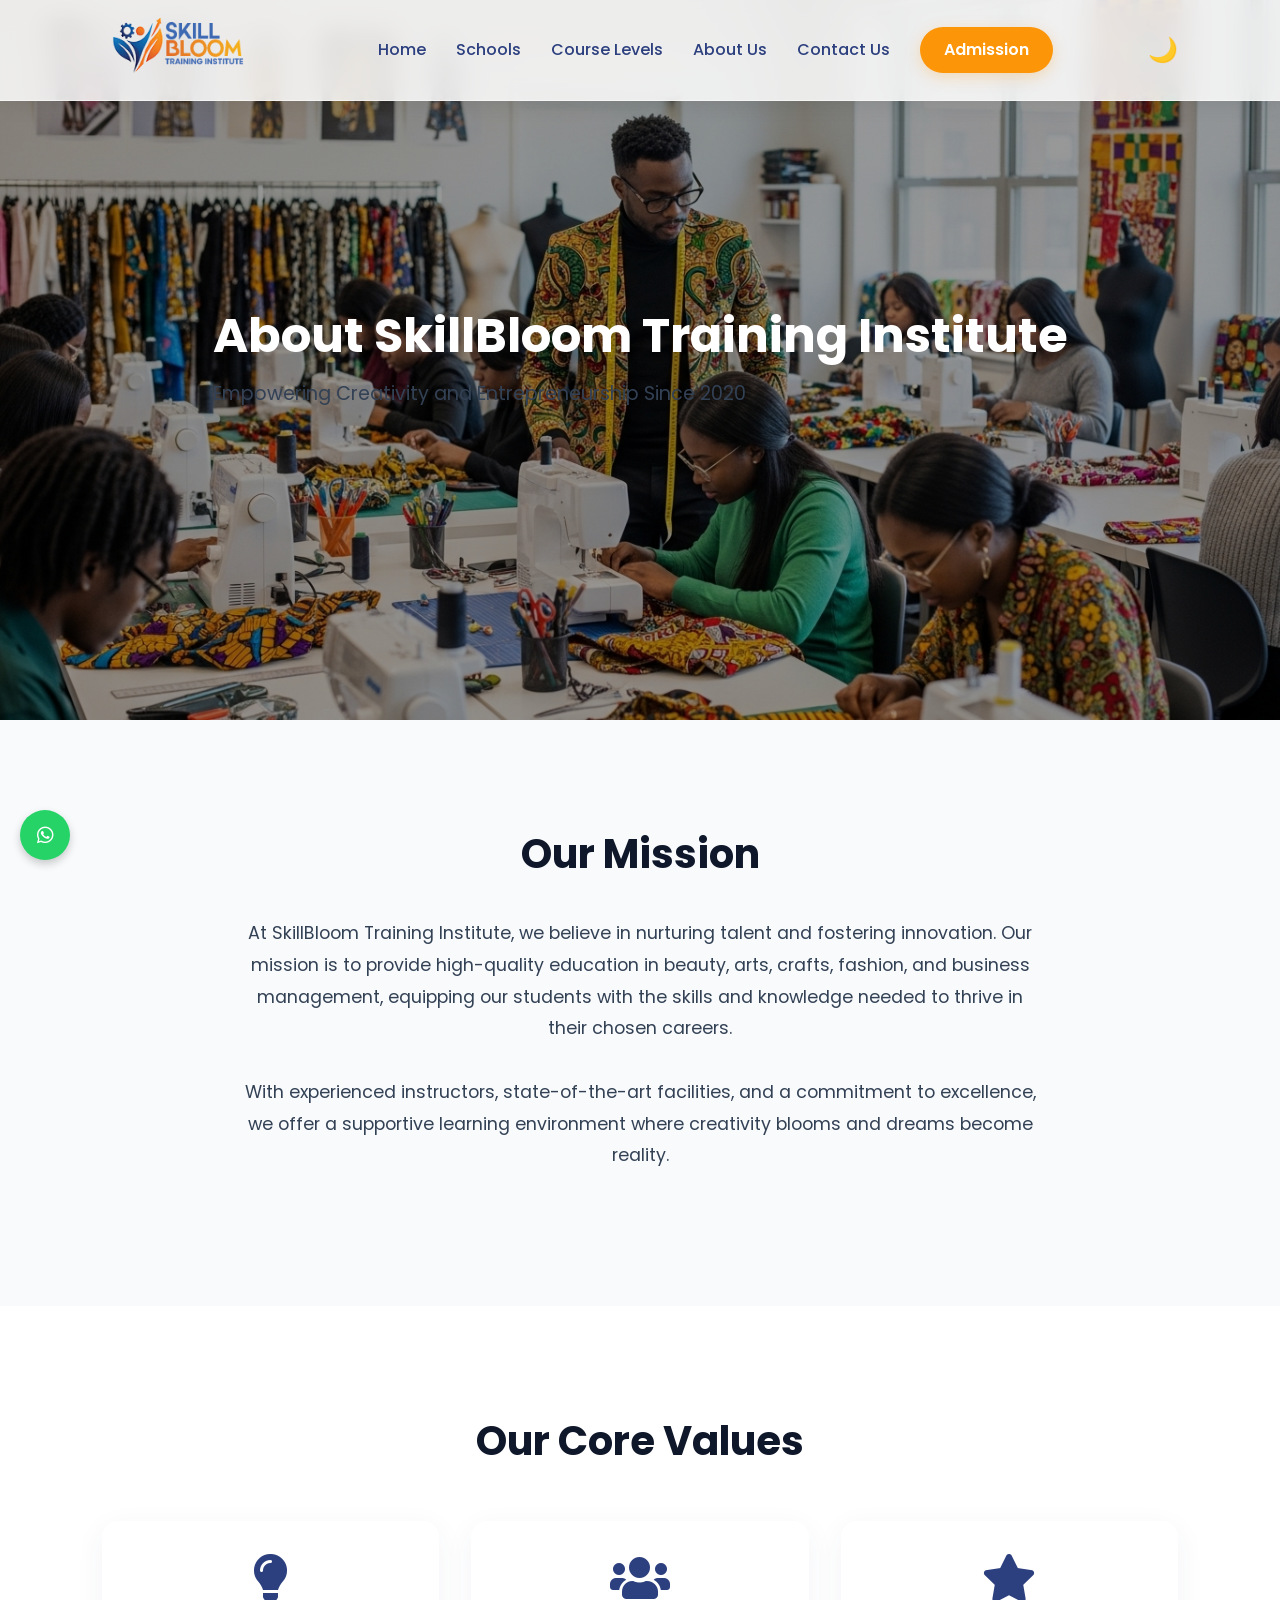
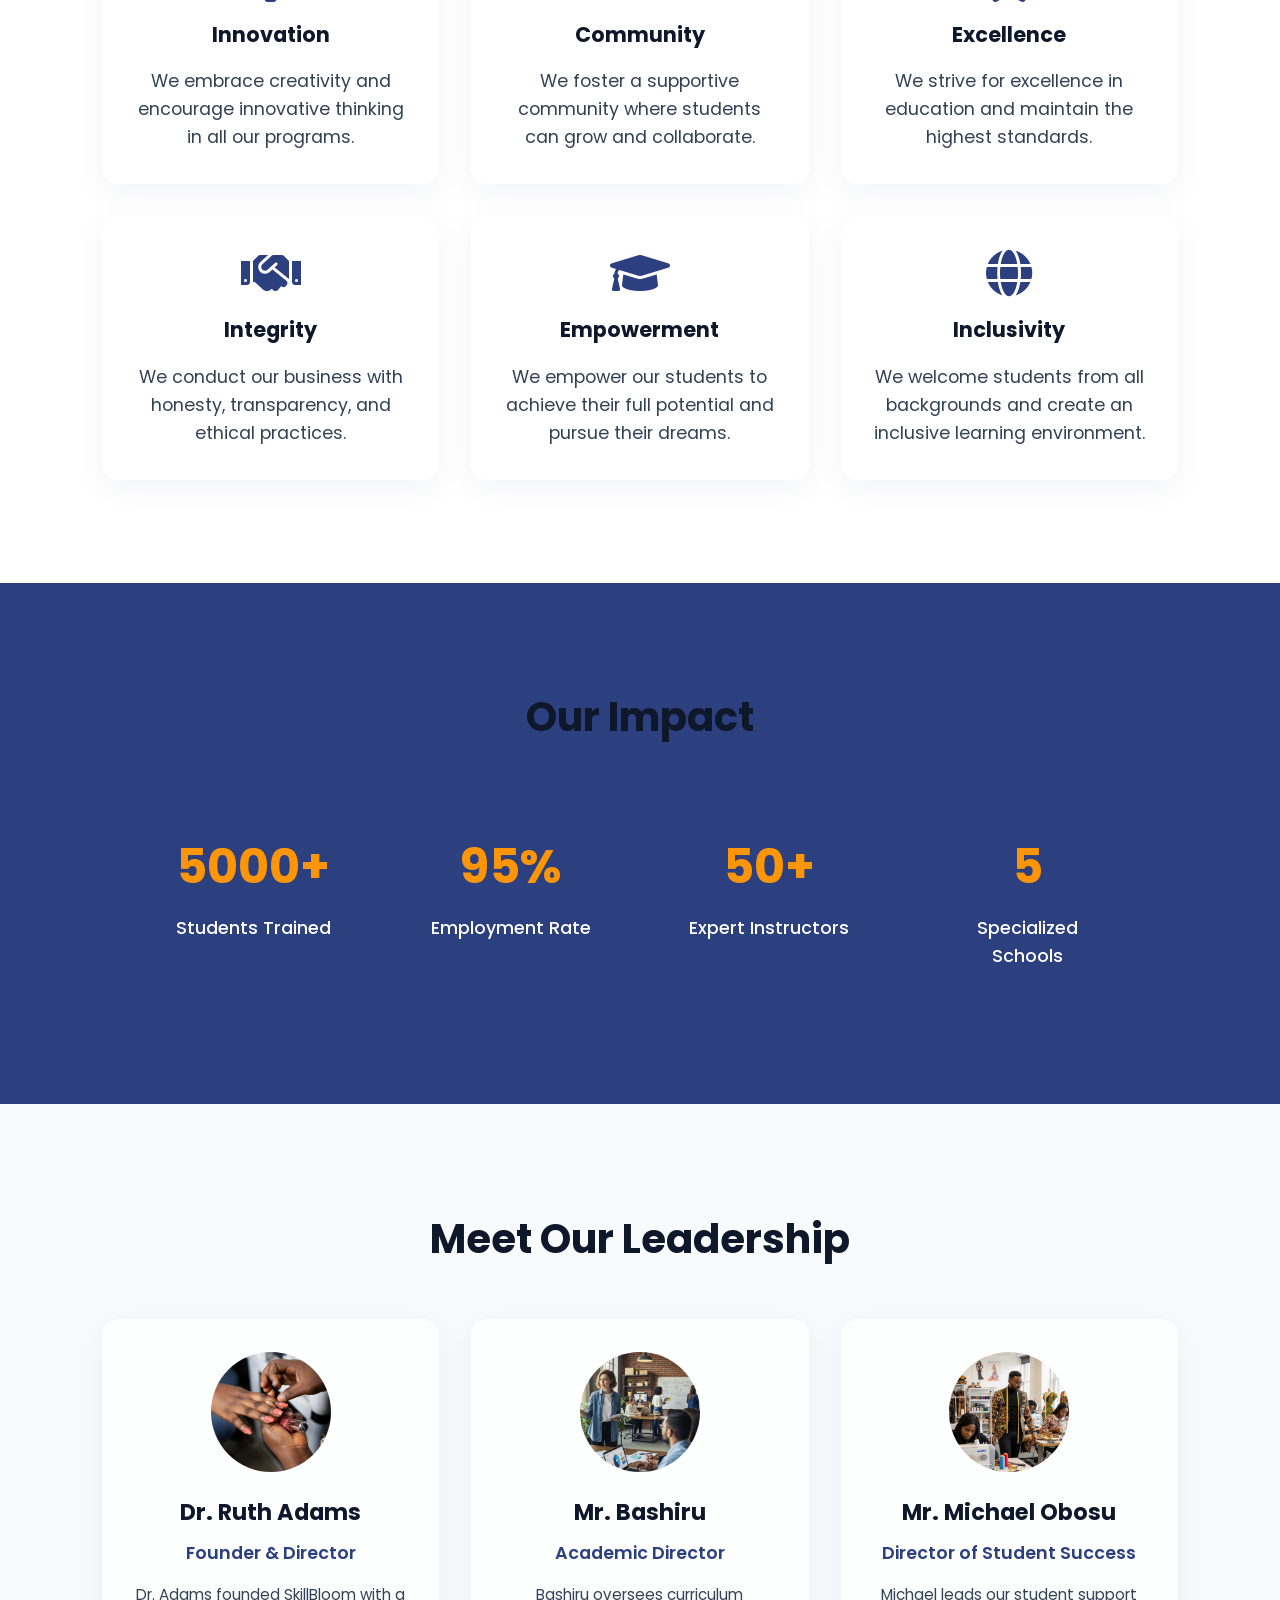
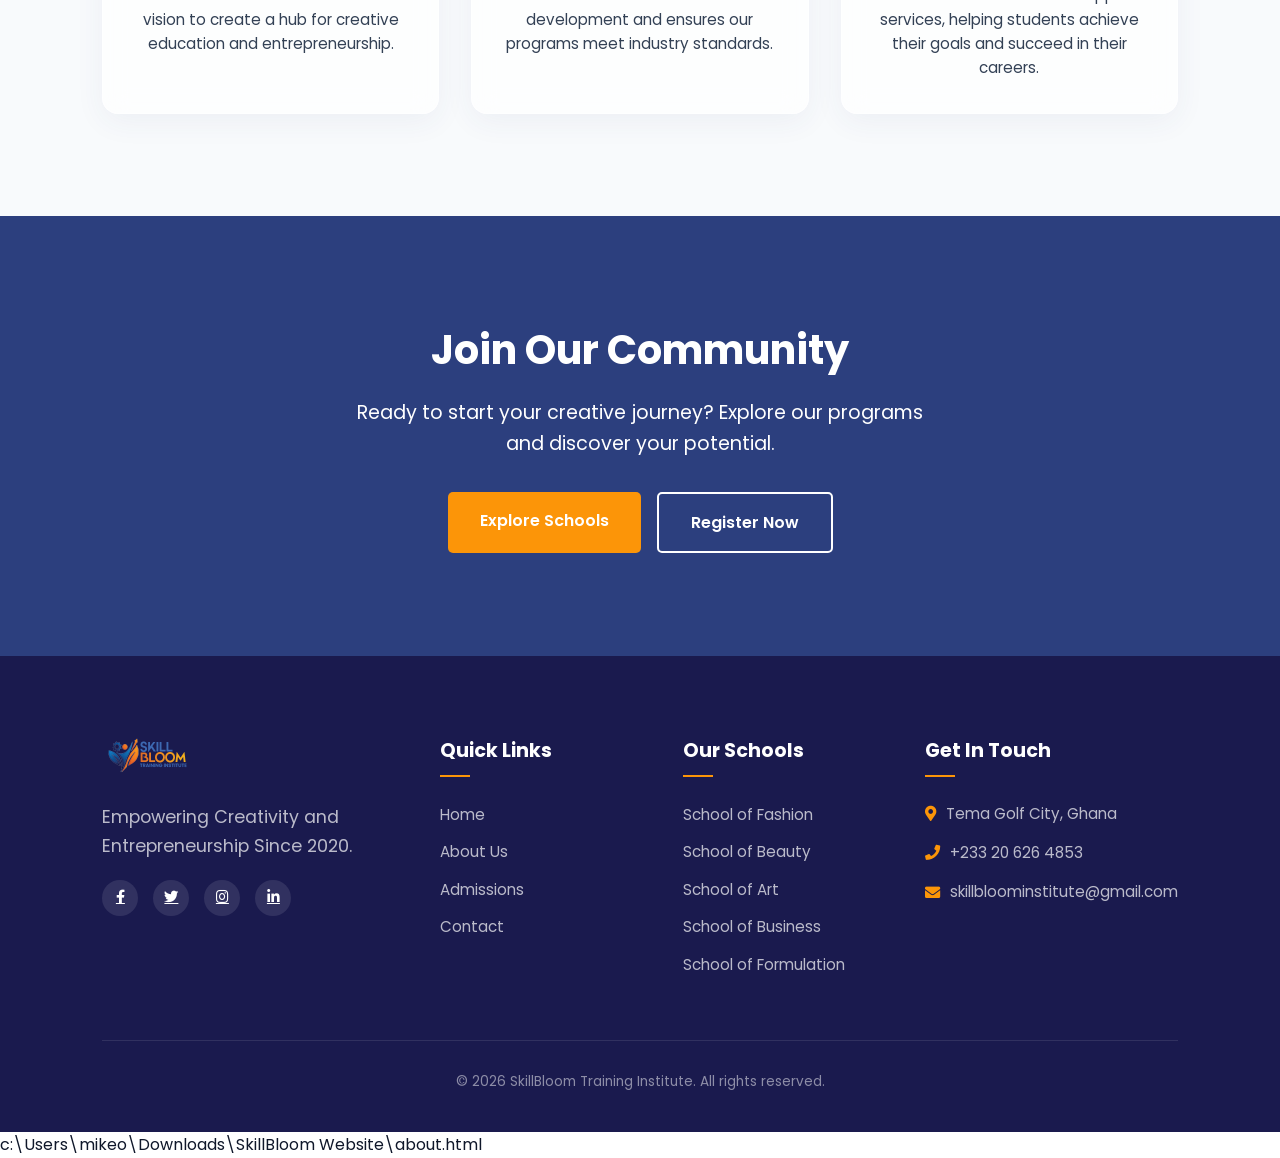
==== about.html @ 3b2806c5 "Standardizing footer text and fixing nav links across all pages" ====
<!doctype html>
<html lang="en">
  <head>
    <meta charset="UTF-8" />
    <meta http-equiv="X-UA-Compatible" content="IE=edge" />
    <meta name="viewport" content="width=device-width, initial-scale=1.0" />
    <meta name="description" content="Learn about SkillBloom Training Institute - Our mission, values, and leadership team dedicated to creative education." />
    <meta name="keywords" content="about us, training institute, education, creative programs" />
    <meta property="og:title" content="About SkillBloom Training Institute" />
    <title>About SkillBloom Training Institute - Our Mission & Values</title>
    <link rel="icon" type="image/x-icon" href="img/Logo2.png">

    <link
      rel="stylesheet"
      href="https://pro.fontawesome.com/releases/v5.10.0/css/all.css"
    />

    <link rel="stylesheet" href="style.css" />
  </head>
  <body>
    <nav>
      <a href="index.html"><img src="img/Logo2.png" alt="" /></a>
      <div class="navigation">
        <ul>
          <li><a href="index.html">Home</a></li>
          <li><a href="index.html#schools">Schools</a></li>
          <li><a href="index.html#levels">Course Levels</a></li>
          <li><a href="index.html#about">About Us</a></li>
          <li><a href="index.html#contact">Contact Us</a></li>
          <li><a href="admission.html" class="admission-btn">Admission</a></li>
        </ul>
      </div>
      <div class="hamburger">
        <span></span>
        <span></span>
        <span></span>
      </div>
      <button id="dark-mode-toggle" class="dark-mode-btn">🌙</button>
    </nav>

    <section id="about-detail">
      <div class="about-hero" style="background-image: url('img/back2.jpeg')">
        <div class="hero-content">
          <h1>About SkillBloom Training Institute</h1>
          <p>Empowering Creativity and Entrepreneurship Since 2020</p>
        </div>
      </div>

      <div class="mission-section">
        <div class="mission-content">
          <h2>Our Mission</h2>
          <p>
            At SkillBloom Training Institute, we believe in nurturing talent and
            fostering innovation. Our mission is to provide high-quality
            education in beauty, arts, crafts, fashion, and business management,
            equipping our students with the skills and knowledge needed to
            thrive in their chosen careers.
          </p>
          <p>
            With experienced instructors, state-of-the-art facilities, and a
            commitment to excellence, we offer a supportive learning environment
            where creativity blooms and dreams become reality.
          </p>
        </div>
      </div>

      <div class="values-section">
        <h2>Our Core Values</h2>
        <div class="values-grid">
          <div class="value-item">
            <i class="fas fa-lightbulb"></i>
            <h3>Innovation</h3>
            <p>
              We embrace creativity and encourage innovative thinking in all our
              programs.
            </p>
          </div>
          <div class="value-item">
            <i class="fas fa-users"></i>
            <h3>Community</h3>
            <p>
              We foster a supportive community where students can grow and
              collaborate.
            </p>
          </div>
          <div class="value-item">
            <i class="fas fa-star"></i>
            <h3>Excellence</h3>
            <p>
              We strive for excellence in education and maintain the highest
              standards.
            </p>
          </div>
          <div class="value-item">
            <i class="fas fa-handshake"></i>
            <h3>Integrity</h3>
            <p>
              We conduct our business with honesty, transparency, and ethical
              practices.
            </p>
          </div>
          <div class="value-item">
            <i class="fas fa-graduation-cap"></i>
            <h3>Empowerment</h3>
            <p>
              We empower our students to achieve their full potential and pursue
              their dreams.
            </p>
          </div>
          <div class="value-item">
            <i class="fas fa-globe"></i>
            <h3>Inclusivity</h3>
            <p>
              We welcome students from all backgrounds and create an inclusive
              learning environment.
            </p>
          </div>
        </div>
      </div>

      <div class="stats-section">
        <h2>Our Impact</h2>
        <div class="stats-grid">
          <div class="stat-item">
            <div class="stat-number">5000+</div>
            <div class="stat-label">Students Trained</div>
          </div>
          <div class="stat-item">
            <div class="stat-number">95%</div>
            <div class="stat-label">Employment Rate</div>
          </div>
          <div class="stat-item">
            <div class="stat-number">50+</div>
            <div class="stat-label">Expert Instructors</div>
          </div>
          <div class="stat-item">
            <div class="stat-number">5</div>
            <div class="stat-label">Specialized Schools</div>
          </div>
        </div>
      </div>

      <div class="team-section">
        <h2>Meet Our Leadership</h2>
        <div class="team-grid">
          <div class="team-member">
            <img src="img/back4.png" alt="Director" />
            <h3>Dr. Ruth Adams</h3>
            <p>Founder & Director</p>
            <p>
              Dr. Adams founded SkillBloom with a vision to create a hub for
              creative education and entrepreneurship.
            </p>
          </div>
          <div class="team-member">
            <img src="img/back5.jpeg" alt="Academic Director" />
            <h3>Mr. Bashiru</h3>
            <p>Academic Director</p>
            <p>
              Bashiru oversees curriculum development and ensures our programs
              meet industry standards.
            </p>
          </div>
          <div class="team-member">
            <img src="img/back1.jpeg" alt="Student Success" />
            <h3>Mr. Michael Obosu</h3>
            <p>Director of Student Success</p>
            <p>
              Michael leads our student support services, helping students
              achieve their goals and succeed in their careers.
            </p>
          </div>
        </div>
      </div>

      <div class="cta-section">
        <h2>Join Our Community</h2>
        <p>
          Ready to start your creative journey? Explore our programs and
          discover your potential.
        </p>
        <div class="cta-buttons">
          <a href="index.html#schools" class="cta-btn primary"
            >Explore Schools</a
          >
          <a href="index.html#registration" class="cta-btn secondary"
            >Register Now</a
          >
        </div>
      </div>
    </section>

    <footer class="footer">
      <div class="footer-container">
        <div class="footer-col">
          <img src="img/Logo2.png" alt="SkillBloom Logo" class="footer-logo" />
          <p>
            Empowering Creativity and Entrepreneurship Since 2020.
          </p>
          <div class="social-links">
            <a href="#" aria-label="Facebook"><i class="fab fa-facebook-f"></i></a>
            <a href="#" aria-label="Twitter"><i class="fab fa-twitter"></i></a>
            <a href="#" aria-label="Instagram"><i class="fab fa-instagram"></i></a>
            <a href="#" aria-label="LinkedIn"><i class="fab fa-linkedin-in"></i></a>
          </div>
        </div>
        <div class="footer-col">
          <h3>Quick Links</h3>
          <ul>
            <li><a href="index.html">Home</a></li>
            <li><a href="about.html">About Us</a></li>
            <li><a href="admission.html">Admissions</a></li>
            <li><a href="index.html#contact">Contact</a></li>
          </ul>
        </div>
        <div class="footer-col">
          <h3>Our Schools</h3>
          <ul>
            <li><a href="fashion.html">School of Fashion</a></li>
            <li><a href="beauty.html">School of Beauty</a></li>
            <li><a href="art.html">School of Art</a></li>
            <li><a href="entrepreneurship.html">School of Business</a></li>
            <li><a href="formulation.html">School of Formulation</a></li>
          </ul>
        </div>
        <div class="footer-col">
          <h3>Get In Touch</h3>
          <div class="contact-info">
            <p><i class="fas fa-map-marker-alt"></i> Tema Golf City, Ghana</p>
            <p><i class="fas fa-phone"></i> +233 20 626 4853</p>
            <p><i class="fas fa-envelope"></i> skillbloominstitute@gmail.com</p>
          </div>
        </div>
      </div>
      <div class="footer-bottom">
        <p>&copy; 2026 SkillBloom Training Institute. All rights reserved.</p>
      </div>
    </footer>

    <a
      href="https://wa.me/233248292295?text=Hi%20SkillBloom,%20I%20would%20like%20to%20know%20more%20about%20your%20courses"
      target="_blank"
      rel="noopener noreferrer"
      id="floating-whatsapp"
      title="WhatsApp Us Now"
    >
      <i class="fab fa-whatsapp"></i>
    </a>

    <button id="back-to-top" title="Back to Top">
      <i class="fas fa-arrow-up"></i>
    </button>

    <script src="script.js"></script>
  </body>
</html>
<parameter name="filePath"
  >c:\Users\mikeo\Downloads\SkillBloom Website\about.html</parameter
>
---- style.css ----
@import url('https://fonts.googleapis.com/css2?family=Outfit:wght@300;400;500;600;700;800&family=Poppins:wght@300;400;500;600;700&display=swap');
:root {
    --primary-color: #2c3f7e;
    --secondary-color: #fc9508;
    --accent-color: #1a1a4e;
    --light-bg: #f8fafc;
    --text-dark: #0f172a;
    --text-light: #334155;
    --white: #ffffff;
    --bg-color: #ffffff;
    --nav-bg: rgba(255, 255, 255, 0.85);
    --card-bg: #ffffff;
    --glass-bg: rgba(255, 255, 255, 0.7);
    --glass-border: rgba(255, 255, 255, 0.5);
    --shadow-soft: 0 8px 30px rgba(44, 63, 126, 0.06);
    --shadow-hover: 0 20px 40px rgba(44, 63, 126, 0.1);
    
    /* Fluid Typography Scale */
    --fs-h1: clamp(2.5rem, 5vw + 1rem, 4.5rem);
    --fs-h2: clamp(2rem, 4vw + 1rem, 3rem);
    --fs-h3: clamp(1.5rem, 3vw + 1rem, 2rem);
    --fs-h6: clamp(1rem, 1vw + 0.5rem, 1.2rem);
    --fs-body: clamp(1rem, 0.5vw + 0.8rem, 1.1rem);
    --fs-small: 0.875rem;
    
    /* Mobile Touch Optimization */
    -webkit-tap-highlight-color: transparent;
}

html {
    scroll-behavior: smooth;
    overflow-x: hidden;
}

[data-theme="dark"] {
    --primary-color: #4a6bff;
    --secondary-color: #fc9508;
    --accent-color: #2c3f7e;
    --light-bg: #0f172a;
    --text-dark: #f8fafc;
    --text-light: #cbd5e1;
    --white: #ffffff;
    --bg-color: #020617;
    --nav-bg: rgba(2, 6, 23, 0.8);
    --card-bg: #0f172a;
    --glass-bg: rgba(15, 23, 42, 0.85);
    --glass-border: rgba(255, 255, 255, 0.05);
    --shadow-soft: 0 10px 25px rgba(0, 0, 0, 0.3);
    --shadow-hover: 0 20px 40px rgba(0, 0, 0, 0.5);
}

/* Glassmorphism Utilities */
.glass-card {
    background: var(--glass-bg);
    backdrop-filter: blur(12px);
    -webkit-backdrop-filter: blur(12px);
    border: 1px solid var(--glass-border);
    border-radius: 16px;
    box-shadow: var(--shadow-soft);
    transition: transform 0.4s cubic-bezier(0.16, 1, 0.3, 1), box-shadow 0.4s cubic-bezier(0.16, 1, 0.3, 1);
}
.glass-card:hover {
    transform: translateY(-8px);
    box-shadow: var(--shadow-hover);
}

/* Scroll Animations */
.reveal-up {
    opacity: 0;
    transform: translateY(40px) scale(0.95);
    transition: all 0.8s cubic-bezier(0.16, 1, 0.3, 1);
}
.reveal-up.active {
    opacity: 1;
    transform: translateY(0) scale(1);
}
*{
    margin: 0;
    padding: 0;
    box-sizing: border-box;
}

body{
    font-family: 'Poppins', sans-serif;
    background-color: var(--bg-color);
    color: var(--text-dark);
    line-height: 1.6;
    overflow-x: hidden;
    transition: background-color 0.6s cubic-bezier(0.16, 1, 0.3, 1), color 0.6s cubic-bezier(0.16, 1, 0.3, 1);
}

h1, h2, h3, h4, h5, .logo-text {
    font-family: 'Poppins', sans-serif;
    font-weight: 700;
}

h1{
    font-size: var(--fs-h1);
    line-height: 1.1;
    color: var(--text-dark);
}

h2{
    font-size: var(--fs-h2);
    color: var(--text-dark);
}

h3{
    font-size: var(--fs-h3);
    font-weight: 700;
    color: var(--text-dark);
}

span{
    font-size: var(--fs-small);
    color: var(--text-light);
}

h6{
    font-size: var(--fs-h6);
    color: var(--text-dark);
}

p{
    font-size: var(--fs-body);
    color: var(--text-light);
}

nav{
    position: fixed;
    width: 100%;
    background-color: var(--nav-bg);
    backdrop-filter: blur(12px);
    -webkit-backdrop-filter: blur(12px);
    display: flex;
    flex-direction: row;
    justify-content: space-between;
    align-items: center;
    padding: 1vw 8vw;
    box-shadow: 0 4px 20px rgba(0, 0, 0, 0.08);
    z-index: 1000;
    transition: all 0.3s ease;
    border-bottom: 1px solid var(--glass-border);
}


nav img{
    width: 150px;
    cursor: pointer;
}

nav .navigation ul{
    display: flex;
    justify-content: flex-end;
    align-items: center;

}

nav .navigation ul li{
    list-style: none;
    margin-left: 30px;
}

nav .navigation ul li a{
    text-decoration: none;
    color: var(--primary-color);
    font-size: 16px;
    font-weight: 500;
    transition: all 0.3s ease;
    display: inline-block;
}

nav .navigation ul li a:hover{
    color: var(--secondary-color);
    transform: translateY(-2px);
}

nav .navigation ul li a.admission-btn {
    background: var(--secondary-color);
    color: var(--white) !important;
    padding: 10px 24px;
    border-radius: 50px;
    font-weight: 600;
    box-shadow: 0 4px 15px rgba(252, 149, 8, 0.25);
    transition: all 0.4s cubic-bezier(0.16, 1, 0.3, 1);
    display: inline-block;
}

nav .navigation ul li a.admission-btn:hover {
    background: var(--primary-color);
    transform: translateY(-2px);
    box-shadow: 0 8px 25px rgba(44, 63, 126, 0.3);
}

.hamburger {
    display: none;
    flex-direction: column;
    cursor: pointer;
}

.hamburger span {
    width: 25px;
    height: 3px;
    background: var(--primary-color);
    margin: 3px 0;
    transition: 0.3s;
}

.dark-mode-btn {
    background: none;
    border: none;
    font-size: 1.5rem;
    cursor: pointer;
    transition: 0.3s;
}

.dark-mode-btn:hover {
    transform: scale(1.1);
}

#home {
    position: relative;
    width: 100%;
    padding: 100px 8vw;
    min-height: 100vh;
    min-height: 100dvh; /* Mobile Safari Fix */
    background: url('img/back.jpeg');
    background-size: cover;
    background-position: center;
    background-attachment: fixed;
    overflow: hidden;
    display: flex;
    flex-direction: column;
    align-items: center;
    justify-content: center;
    text-align: center;
}

#home::after {
    content: '';
    position: absolute;
    top: 0;
    left: 0;
    width: 100%;
    height: 100%;
    background: linear-gradient(45deg, rgba(44, 63, 126, 0.4), rgba(252, 149, 8, 0.25), rgba(26, 26, 78, 0.5), rgba(44, 63, 126, 0.4));
    background-size: 300% 300%;
    animation: colorAnimate 5s ease-in-out infinite alternate;
    z-index: 0;
}

@keyframes colorAnimate {
    0% { background-position: 0% 50%; }
    100% { background-position: 100% 50%; }
}

#home::before {
    content: '';
    position: absolute;
    top: -50%;
    left: -50%;
    width: 200%;
    height: 200%;
    background: 
        radial-gradient(circle at 50% 50%, rgba(252, 149, 8, 0.12), transparent 40%),
        radial-gradient(circle at 80% 20%, rgba(44, 63, 126, 0.2), transparent 40%),
        radial-gradient(circle at 20% 80%, rgba(44, 63, 126, 0.15), transparent 40%);
    z-index: 1;
    pointer-events: none;
    animation: overlayMove 20s infinite alternate ease-in-out;
}

@keyframes overlayMove {
    0% { transform: scale(1) translate(0%, 0%); }
    50% { transform: scale(1.1) translate(-5%, 5%); }
    100% { transform: scale(1.05) translate(5%, -5%); }
}

.hero-shapes .shape {
    position: absolute;
    filter: blur(80px);
    border-radius: 50%;
    z-index: 1;
    animation: floatShape 20s infinite alternate cubic-bezier(0.45, 0, 0.55, 1);
    opacity: 0.4;
}

.shape-1 {
    top: -10%;
    right: -5%;
    width: 500px;
    height: 500px;
    background: var(--secondary-color);
}

.shape-2 {
    bottom: -15%;
    left: -10%;
    width: 600px;
    height: 600px;
    background: var(--primary-color);
    animation-delay: -5s !important;
}

@keyframes floatShape {
    0% { transform: translate(0, 0) scale(1); }
    100% { transform: translate(100px, 50px) scale(1.1); }
}

#home .hero-content {
    position: relative;
    z-index: 2;
    max-width: 900px;
}

#home h1 {
    color: var(--white);
    margin-bottom: 25px;
    letter-spacing: -1px;
}

#home p {
    color: rgba(255, 255, 255, 0.9);
    margin-bottom: 40px;
    max-width: 700px;
    margin-left: auto;
    margin-right: auto;
}

#home .btn {
    display: flex;
    justify-content: center;
    gap: 20px;
}

#home .btn a {
    text-decoration: none;
    padding: 16px 36px;
    font-size: 0.95rem;
    font-weight: 600;
    border-radius: 50px;
    transition: all 0.4s cubic-bezier(0.16, 1, 0.3, 1);
    display: inline-block;
}

#home .btn a.blue {
    background: var(--white);
    color: var(--primary-color);
}

#home .btn a.orange {
    background: var(--secondary-color);
    color: var(--white);
}

#home .btn a:hover {
    transform: translateY(-5px);
    box-shadow: 0 15px 30px rgba(0, 0, 0, 0.2);
}

#home .btn a.blue:hover {
    background: var(--light-bg);
}

#home .btn a.orange:hover {
    background: #e68600;
}

/* Why Choose Us Section */
.why-choose-us {
    padding: 100px 8vw;
    background: var(--bg-color);
    text-align: center;
}

.section-header {
    max-width: 800px;
    margin: 0 auto 50px;
}

.section-header h1 {
    font-size: clamp(2rem, 5vw, 3rem);
    margin-bottom: 15px;
}

.section-header p {
    font-size: 1.2rem;
    color: var(--text-light);
}

.section-tag {
    display: inline-block;
    padding: 6px 16px;
    background: var(--glass-bg);
    color: var(--primary-color);
    border: 1px solid var(--glass-border);
    border-radius: 50px;
    font-size: 0.9rem;
    font-weight: 700;
    text-transform: uppercase;
    letter-spacing: 1.5px;
    margin-bottom: 20px;
    box-shadow: var(--shadow-soft);
}

.why-grid {
    display: grid;
    grid-template-columns: repeat(auto-fit, minmax(250px, 1fr));
    gap: 30px;
    margin-top: 50px;
}

.why-card {
    padding: 40px 30px;
    background: var(--card-bg);
    border-radius: 24px;
    box-shadow: var(--shadow-soft);
    transition: all 0.4s ease;
    border: 1px solid var(--glass-border);
    text-align: left;
}

.why-card:hover {
    transform: translateY(-12px);
    box-shadow: 0 20px 40px rgba(44, 63, 126, 0.15), 0 0 20px rgba(252, 149, 8, 0.15);
    border-color: var(--secondary-color);
}

.why-icon {
    width: 60px;
    height: 60px;
    background: var(--glass-bg);
    color: var(--primary-color);
    border: 1px solid var(--glass-border);
    display: flex;
    align-items: center;
    justify-content: center;
    font-size: 1.5rem;
    border-radius: 16px;
    margin-bottom: 25px;
    transition: all 0.3s ease;
}

.why-card:hover .why-icon {
    background: var(--primary-color);
    color: var(--white);
}

.why-card h3 {
    margin-bottom: 15px;
    font-size: 1.5rem;
}

.why-card p {
    font-size: 1.1rem;
}

/* Modern Premium Buttons */
.blue, .orange {
    display: inline-block;
    padding: 14px 35px;
    border-radius: 50px;
    font-weight: 600;
    font-size: 0.95rem;
    text-decoration: none;
    transition: all 0.4s cubic-bezier(0.16, 1, 0.3, 1);
    border: none;
    cursor: pointer;
    position: relative;
    overflow: hidden;
    margin: 0 10px;
}

.blue {
    background: var(--primary-color) !important;
    color: var(--white) !important;
    box-shadow: inset 0 -2px 5px rgba(0,0,0,0.1), 0 4px 15px rgba(44, 63, 126, 0.2);
}

.orange {
    background: var(--secondary-color) !important;
    color: var(--white) !important;
    box-shadow: inset 0 -2px 5px rgba(0,0,0,0.1), 0 4px 15px rgba(252, 149, 8, 0.2);
}

.blue:hover {
    transform: translateY(-4px) scale(1.03);
    background: var(--white) !important;
    color: var(--primary-color) !important;
    box-shadow: inset 0 -2px 5px rgba(0,0,0,0.05), 0 10px 30px rgba(44, 63, 126, 0.15);
}

.orange:not([type="submit"]):hover {
    transform: translateY(-4px) scale(1.03);
    background: var(--primary-color) !important;
    box-shadow: inset 0 -2px 5px rgba(0,0,0,0.1), 0 10px 30px rgba(44, 63, 126, 0.3);
}

button[type="submit"].orange {
    animation: btnPulse 2s infinite;
    cursor: pointer;
}

@keyframes btnPulse {
    0% {
        transform: scale(1);
        box-shadow: 0 0 0 0 rgba(252, 149, 8, 0.7);
    }
    70% {
        transform: scale(1.05);
        box-shadow: 0 0 0 10px rgba(252, 149, 8, 0);
    }
    100% {
        transform: scale(1);
        box-shadow: 0 0 0 0 rgba(252, 149, 8, 0);
    }
}

.blue:active, .orange:active {
    transform: translateY(-2px) scale(0.98);
}


#levels {
    padding: 100px 8vw;
    background: var(--light-bg);
    text-align: center;
}

.fea-base {
    display: grid;
    grid-template-columns: repeat(auto-fit, minmax(300px, 1fr));
    gap: 30px;
    margin-top: 50px;
}

.fea-box {
    background: var(--card-bg);
    padding: 40px 30px;
    border-radius: 24px;
    box-shadow: var(--shadow-soft);
    text-align: left;
    transition: all 0.4s cubic-bezier(0.16, 1, 0.3, 1);
    border: 1px solid var(--glass-border);
}

.fea-box:hover {
    transform: translateY(-10px);
    box-shadow: 0 20px 40px rgba(44, 63, 126, 0.15), 0 0 20px rgba(252, 149, 8, 0.15);
    border-color: var(--secondary-color);
}

.fea-box i {
    font-size: 2rem;
    color: var(--secondary-color);
    margin-bottom: 25px;
}

.fea-box h3 {
    margin-bottom: 15px;
}

.fea-box p {
    font-size: 0.95rem;
}

#schools {
    padding: 8vw 8vw 0 8vw;
    text-align: center;
}

#schools .schools-box {
    display: grid;
    grid-template-columns: repeat(auto-fit, minmax(320px, 1fr));
    grid-gap: 1rem;
    margin-top: 50px;
}

#schools .school-card {
    text-decoration: none;
    color: inherit;
    display: block;
    transition: transform 0.3s ease;
}

#schools .school-card:hover {
    transform: translateY(-5px);
}

#schools .schools {
    background: rgba(255, 255, 255, 0.45);
    backdrop-filter: blur(12px);
    -webkit-backdrop-filter: blur(12px);
    border: 1px solid var(--glass-border);
    border-radius: 24px;
    box-shadow: var(--shadow-soft);
    transition: all 0.5s cubic-bezier(0.16, 1, 0.3, 1);
    height: 100%;
    overflow: hidden;
}

#schools .schools:hover {
    transform: translateY(-12px) scale(1.02);
    box-shadow: 0 20px 40px rgba(44, 63, 126, 0.15), 0 0 20px rgba(252, 149, 8, 0.15);
    border-color: var(--secondary-color);
}

#schools .schools img{
    width: 100%;
    height: 220px;
    object-fit: cover;
    transition: transform 0.5s ease;
}

#schools .schools:hover img {
    transform: scale(1.1);
}

#schools .schools .details{
    padding: 20px;
    text-align: left;
    display: flex;
    flex-direction: column;
}

#schools .schools .details .reg-badge {
    display: inline-block;
    align-self: flex-start;
    font-size: 0.7rem;
    color: var(--white);
    background: var(--secondary-color);
    padding: 4px 10px;
    border-radius: 4px;
    text-decoration: none;
    font-weight: 700;
    margin-top: 15px;
    text-transform: uppercase;
    letter-spacing: 0.5px;
    transition: all 0.3s ease;
}

#schools .schools .details .reg-badge:hover {
    background: var(--primary-color);
}

#schools .schools .details .school-title-link {
    text-decoration: none;
    color: inherit;
}

#schools .schools .details .school-title-link:hover h3 {
    color: var(--secondary-color);
}

#schools .schools .details h3 {
    font-size: 0.9rem;
    color: var(--primary-color);
    margin: 8px 0 4px 0;
    text-transform: uppercase;
    font-weight: 700;
    letter-spacing: 0.5px;
}

#schools .schools .details h6 {
    font-size: 1.15rem;
    color: var(--text-dark);
    margin-bottom: 12px;
    font-weight: 600;
    opacity: 0.85;
}

#schools .schools .details p {
    font-size: 0.88rem;
    color: var(--text-light);
    line-height: 1.6;
    margin-bottom: 5px;
}

#about {
    padding: 8vw 8vw;
    text-align: center;
    background: var(--card-bg);
}

#about .about-content {
    display: grid;
    grid-template-columns: 1fr 1fr;
    gap: 2rem;
    margin-top: 50px;
    align-items: center;
}

#about .about-text p {
    margin-bottom: 20px;
    font-size: 1rem;
    color: var(--text-light);
}

#about .about-image img {
    width: 100%;
    border-radius: 10px;
    box-shadow: 0 10px 20px rgba(0, 0, 0, 0.1);
}

#registration{
    padding: 6vw 8vw 6vw 8vw;
    background-color: var(--primary-color);
    background-image: url(img/back4.png);
    width: 100%;
    height: 100%;
    background-size: cover;
    background-position: center;
    background-blend-mode: overlay;
    display: flex;
    justify-content: space-between;
    align-items: center;
    gap: 50px;
}

#registration .reminder{
    color: #fff;
}

#registration .reminder p {
    color: #fff;
}

#registration .reminder h1 {
    color: #fff;
}

#registration .reminder .time {
    display: flex;
    margin-top: 40px;
}

#registration .reminder .time .date{
    text-align: center;
    padding: 13px 33px;
    background-color: rgba(255, 255, 255, 0.25);
    -webkit-backdrop-filter: blur(4px);
    backdrop-filter: blur(4px);
    box-shadow: 0 8px 32px 0px rgba(31, 38, 135, 0.37);
    border-radius: 10px;
    margin: 0 5px 10px 5px;
    border: 2px solid rgba(255, 255, 255, 0.18);
    font-size: 1.1rem;
    font-weight: 600;
}

#registration .form{
    background: rgba(255, 255, 255, 0.25);
    border-radius: 8px;
    display: flex;
    flex-direction: column;
    padding: 40px;
    box-shadow: 0 8px 32px 0px rgba(31, 38, 135, 0.37);
    -webkit-backdrop-filter: blur(4px);
    backdrop-filter: blur(4px);
    border: 1px solid rgba(255, 255, 255, 0.18);
}

#registration .form input{
    margin: 12px 0;
    padding: 16px 20px;
    background: var(--white);
    border: 1px solid transparent;
    outline: none;
    border-radius: 10px;
    font-size: 0.95rem;
    font-weight: 500;
    color: #1e293b;
    transition: all 0.3s ease;
}

#registration .form input:focus {
    background: #fff;
    border-color: var(--primary-color);
    box-shadow: 0 0 0 4px rgba(44, 63, 126, 0.1);
}

#registration .form .btn{
    margin-top: 20px;
}

#registration .form .btn .orange {
    width: 100%;
    padding: 15px;
    font-size: 1rem;
}

#contact {
    padding: 8vw 8vw;
    text-align: center;
}

#contact .contact-content {
    display: grid;
    grid-template-columns: 1fr 1fr;
    gap: 2rem;
    margin-top: 50px;
}

#contact .contact-info {
    text-align: left;
}

#contact .info-item {
    display: flex;
    align-items: center;
    margin-bottom: 20px;
}

#contact .info-item i {
    font-size: 1.5rem;
    color: var(--primary-color);
    margin-right: 15px;
}

#contact .info-item p {
    font-size: 1rem;
    color: var(--text-light);
}

#contact .contact-form form {
    display: flex;
    flex-direction: column;
}

#contact .contact-form input,
#contact .contact-form textarea {
    margin: 10px 0;
    padding: 15px;
    background: var(--card-bg);
    color: var(--text-dark);
    border: 1px solid var(--primary-color);
    border-radius: 5px;
    outline: none;
    font-family: 'Poppins', sans-serif;
}

#contact .contact-form textarea {
    resize: vertical;
    min-height: 100px;
}

#contact .contact-form button {
    padding: 15px;
    background: var(--secondary-color);
    color: var(--white);
    border: none;
    border-radius: 5px;
    font-size: 1rem;
    font-weight: 600;
    cursor: pointer;
    transition: 0.3s ease;
}


#testimonials {
    padding: 8vw 8vw;
    text-align: center;
    background: var(--light-bg);
}

#testimonials .testimonials-container {
    display: grid;
    grid-template-columns: repeat(auto-fit, minmax(300px, 1fr));
    gap: 2rem;
    margin-top: 50px;
}

#testimonials .testimonial {
    background: var(--glass-bg);
    backdrop-filter: blur(12px);
    -webkit-backdrop-filter: blur(12px);
    border: 1px solid var(--glass-border);
    padding: 30px;
    border-radius: 16px;
    box-shadow: var(--shadow-soft);
    transition: transform 0.4s cubic-bezier(0.16, 1, 0.3, 1), box-shadow 0.4s cubic-bezier(0.16, 1, 0.3, 1);
}

#testimonials .testimonial:hover {
    transform: translateY(-12px);
    box-shadow: 0 20px 40px rgba(44, 63, 126, 0.15), 0 0 20px rgba(252, 149, 8, 0.15);
    border-color: var(--secondary-color);
}

#testimonials .testimonial p {
    font-style: italic;
    margin-bottom: 20px;
    color: var(--text-light);
}

#testimonials .client {
    display: flex;
    align-items: center;
}

#testimonials .client img {
    width: 50px;
    height: 50px;
    border-radius: 50%;
    margin-right: 15px;
    object-fit: cover;
}

#testimonials .client h6 {
    margin: 0;
    color: var(--text-dark);
}

#testimonials .client span {
    font-size: 0.9rem;
    color: var(--text-light);
}

/* FAQ Accordion Section */
#faq {
    padding: 60px 20px;
    background: linear-gradient(135deg, rgba(33, 150, 243, 0.05) 0%, rgba(76, 175, 80, 0.05) 100%);
}

#faq h1 {
    font-size: 2.5rem;
    margin-bottom: 10px;
    text-align: center;
    color: var(--text-dark);
}

#faq > p {
    text-align: center;
    margin-bottom: 40px;
    color: var(--text-light);
    font-size: 1.1rem;
}

.faq-container {
    max-width: 800px;
    margin: 0 auto;
}

.faq-item {
    margin-bottom: 15px;
    border: 2px solid var(--glass-border);
    border-radius: 10px;
    overflow: hidden;
    transition: all 0.3s ease;
    background: var(--card-bg);
}

.faq-item:hover {
    border-color: var(--primary-color);
    box-shadow: 0 4px 12px rgba(33, 150, 243, 0.15);
}

.faq-question {
    display: flex;
    justify-content: space-between;
    align-items: center;
    padding: 20px;
    cursor: pointer;
    background: var(--primary-color);
    color: var(--white);
    transition: all 0.3s ease;
}

.faq-question:hover {
    padding-left: 25px;
}

.faq-question h3 {
    margin: 0;
    font-size: 1.1rem;
    font-weight: 600;
    transition: all 0.3s ease;
    color: var(--white);
}

.faq-toggle {
    font-size: 1.8rem;
    font-weight: bold;
    transition: transform 0.3s ease;
    min-width: 30px;
    text-align: center;
    color: var(--white);
}

.faq-item.active .faq-toggle {
    transform: rotate(45deg);
}

.faq-answer {
    max-height: 0;
    overflow: hidden;
    transition: max-height 0.3s ease, padding 0.3s ease;
    background: var(--card-bg);
    color: var(--text-dark);
}

.faq-item.active .faq-answer {
    max-height: 300px;
    padding: 20px;
    border-top: 2px solid #f0f0f0;
}

.faq-answer p {
    margin: 0;
    line-height: 1.6;
    color: var(--text-dark);
}

/* Dark Mode FAQ */
body[data-theme="dark"] .faq-item {
    background: var(--card-bg);
    border-color: var(--glass-border);
}

body[data-theme="dark"] .faq-item:hover {
    box-shadow: 0 4px 12px rgba(33, 150, 243, 0.3);
}

body[data-theme="dark"] .faq-answer {
    background: var(--card-bg);
}

body[data-theme="dark"] .faq-answer p {
    color: var(--text-light);
}

body[data-theme="dark"] .faq-question h3 {
    color: var(--text-dark);
}

body[data-theme="dark"] .faq-toggle {
    color: var(--text-light);
}

@media (max-width: 768px) {
    #faq h1 {
        font-size: 2rem;
    }

    .faq-question {
        padding: 15px;
    }

    .faq-item.active .faq-answer {
        max-height: 400px;
    }
    
    .footer-container {
        grid-template-columns: 1fr 1fr;
        gap: 40px;
    }
}

@media (max-width: 576px) {
    .footer-container {
        grid-template-columns: 1fr;
        gap: 30px;
    }
    
    .footer-col {
        text-align: center;
    }
    
    .footer-col h3::after {
        left: 50%;
        transform: translateX(-50%);
    }
    
    .footer .social-links {
        justify-content: center;
    }
}

/* Footer Redesign */
.footer {
    background: var(--accent-color);
    color: var(--white);
    padding: 80px 8vw 40px 8vw;
}

.footer-container {
    display: grid;
    grid-template-columns: 1.5fr 1fr 1fr 1.2fr;
    gap: 50px;
    margin-bottom: 50px;
}

.footer-col h3 {
    color: var(--white);
    margin-bottom: 25px;
    font-size: 1.2rem;
    position: relative;
    padding-bottom: 10px;
}

.footer-col h3::after {
    content: '';
    position: absolute;
    bottom: 0;
    left: 0;
    width: 30px;
    height: 2px;
    background: var(--secondary-color);
}

.footer-col ul {
    list-style: none;
}

.footer-col ul li {
    margin-bottom: 12px;
}

.footer-col ul li a {
    color: rgba(255, 255, 255, 0.7);
    text-decoration: none;
    transition: all 0.3s ease;
    font-size: 0.95rem;
}

.footer-col ul li a:hover {
    color: var(--secondary-color);
    padding-left: 5px;
}

.footer-logo {
    height: 40px;
    margin-bottom: 20px;
}

.footer-col p {
    color: rgba(255, 255, 255, 0.7);
    margin-bottom: 20px;
    line-height: 1.6;
}

.col-brand p {
    color: rgba(255, 255, 255, 0.7);
    margin-bottom: 25px;
    font-size: 0.95rem;
}

.footer .social-links {
    display: flex;
    gap: 15px;
    margin-top: 0;
    justify-content: flex-start;
}

.footer .social-links a {
    width: 36px;
    height: 36px;
    background: rgba(255, 255, 255, 0.1);
    color: var(--white);
    border-radius: 50%;
    display: flex;
    align-items: center;
    justify-content: center;
    font-size: 0.9rem;
    transition: all 0.3s ease;
}

.footer .social-links a:hover {
    background: var(--secondary-color);
    transform: translateY(-3px);
}

.contact-info p {
    color: rgba(255, 255, 255, 0.7);
    margin-bottom: 15px;
    font-size: 0.95rem;
    display: flex;
    align-items: center;
    gap: 10px;
}

.contact-info i {
    color: var(--secondary-color);
}

.footer-bottom {
    padding-top: 30px;
    border-top: 1px solid rgba(255, 255, 255, 0.1);
    text-align: center;
}

.footer-bottom p {
    color: rgba(255, 255, 255, 0.5);
    font-size: 0.85rem;
}

@media (max-width: 992px) {
    .footer-container {
        grid-template-columns: 1fr 1fr;
    }
}

@media (max-width: 576px) {
    .footer-container {
        grid-template-columns: 1fr;
    }
}

.whatsapp-btn {
    background: #25d366 !important;
    color: white !important;
    padding: 8px 12px !important;
    border-radius: 50px !important;
    transition: all 0.3s ease !important;
}

.whatsapp-btn:hover {
    background: #128c7e !important;
    transform: scale(1.1);
}

/* Floating WhatsApp Button */
@keyframes float {
    0%, 100% {
        transform: translateY(0px);
    }
    50% {
        transform: translateY(-10px);
    }
}

@keyframes pulse {
    0%, 100% {
        box-shadow: 0 4px 8px rgba(0, 0, 0, 0.2), 0 0 0 0 rgba(37, 211, 102, 0.7);
    }
    50% {
        box-shadow: 0 4px 8px rgba(0, 0, 0, 0.2), 0 0 0 10px rgba(37, 211, 102, 0);
    }
}

@keyframes pulse-primary {
    0%, 100% {
        box-shadow: 0 4px 8px rgba(0, 0, 0, 0.2), 0 0 0 0 rgba(44, 63, 126, 0.7);
    }
    50% {
        box-shadow: 0 4px 8px rgba(0, 0, 0, 0.2), 0 0 0 10px rgba(44, 63, 126, 0);
    }
}

#floating-whatsapp {
    position: fixed;
    bottom: 40px;
    left: 20px;
    width: 50px;
    height: 50px;
    background: #25d366;
    color: white;
    border: none;
    border-radius: 50%;
    cursor: pointer;
    transition: all 0.3s ease;
    z-index: 1000;
    display: flex;
    align-items: center;
    justify-content: center;
    font-size: 1.2rem;
    text-decoration: none;
    box-shadow: 0 4px 8px rgba(0, 0, 0, 0.2);
    animation: float 3s ease-in-out infinite, pulse 2s ease-in-out infinite;
}

#floating-whatsapp:hover {
    background: #128c7e;
    transform: scale(1.2);
    box-shadow: 0 8px 20px rgba(0, 0, 0, 0.3);
    animation: none;
}

#floating-whatsapp::after {
    content: 'Chat with us on WhatsApp';
    position: absolute;
    left: 70px;
    bottom: 5px;
    background: #25d366;
    color: white;
    padding: 8px 12px;
    border-radius: 8px;
    font-size: 0.85rem;
    white-space: nowrap;
    opacity: 0;
    pointer-events: none;
    transition: opacity 0.3s ease;
    font-weight: 500;
    box-shadow: 0 4px 12px rgba(0, 0, 0, 0.15);
}

#floating-whatsapp:hover::after {
    opacity: 1;
}

/* Back to Top Button */
#back-to-top {
    position: fixed;
    bottom: 40px;
    right: 20px;
    width: 50px;
    height: 50px;
    background: var(--primary-color);
    color: var(--white);
    border: none;
    border-radius: 50%;
    cursor: pointer;
    opacity: 0;
    visibility: hidden;
    transition: all 0.3s ease;
    z-index: 1000;
    display: flex;
    align-items: center;
    justify-content: center;
    font-size: 1.2rem;
    box-shadow: 0 4px 8px rgba(0, 0, 0, 0.2);
}

#back-to-top.show {
    opacity: 1;
    visibility: visible;
    animation: float 3s ease-in-out infinite, pulse-primary 2s ease-in-out infinite;
}

#back-to-top:hover {
    background: var(--secondary-color);
    transform: scale(1.1) translateY(-5px);
    box-shadow: 0 8px 20px rgba(0, 0, 0, 0.3);
    animation: none;
}

/* School Detail Page Styles */
#school-detail {
    padding: 0;
}

.school-header {
    position: relative;
    height: 80vh;
    display: flex;
    align-items: center;
    background-size: cover;
    background-position: center;
    background-attachment: fixed;
    background-repeat: no-repeat;
    color: var(--white);
    overflow: hidden;
}

.school-header img {
    display: none;
}

.school-header::before {
    content: '';
    position: absolute;
    top: 0;
    left: 0;
    width: 100%;
    height: 100%;
    background: linear-gradient(rgba(0, 0, 0, 0.4), rgba(0, 0, 0, 0.4));
    z-index: 1;
}

.school-icon-header {
    position: absolute;
    top: 0;
    left: 0;
    width: 100%;
    height: 100%;
    display: flex;
    align-items: center;
    justify-content: center;
    background: var(--primary-color);
    z-index: -1;
    font-size: 10rem;
    color: var(--white);
}

.school-info-overlay {
    position: relative;
    z-index: 2;
    width: 100%;
}

.school-info {
    max-width: 1200px;
    margin: 0 auto;
    padding: 0 8vw;
}

.school-info h1 {
    font-size: 3rem;
    margin-bottom: 1rem;
    color: var(--white);
}

.school-info p {
    font-size: 1.2rem;
    max-width: 600px;
    line-height: 1.6;
    color: var(--white);
}

.learnings-section {
    padding: 8vw;
    text-align: center;
    background: var(--light-bg);
}

.learnings-section h2 {
    font-size: 2.5rem;
    margin-bottom: 3rem;
    color: var(--text-dark);
}

.learnings-grid {
    display: grid;
    grid-template-columns: repeat(auto-fit, minmax(300px, 1fr));
    gap: 2rem;
    max-width: 1200px;
    margin: 0 auto;
}

.learning-item {
    background: var(--glass-bg);
    backdrop-filter: blur(12px);
    -webkit-backdrop-filter: blur(12px);
    border: 1px solid var(--glass-border);
    padding: 2rem;
    border-radius: 16px;
    box-shadow: var(--shadow-soft);
    transition: transform 0.4s cubic-bezier(0.16, 1, 0.3, 1), box-shadow 0.4s cubic-bezier(0.16, 1, 0.3, 1);
    text-align: center;
}

.learning-item:hover {
    transform: translateY(-8px);
    box-shadow: var(--shadow-hover);
}

.learning-item i {
    font-size: 3rem;
    color: var(--primary-color);
    margin-bottom: 1rem;
}

.learning-item h3 {
    font-size: 1.3rem;
    margin-bottom: 1rem;
    color: var(--text-dark);
}

.learning-item p {
    color: var(--text-light);
    line-height: 1.6;
}

.cta-section {
    padding: 8vw;
    text-align: center;
    background: var(--primary-color);
    color: var(--white);
}

.cta-section h2 {
    font-size: 2.5rem;
    margin-bottom: 1rem;
    color: var(--white);
}

.cta-section p {
    font-size: 1.2rem;
    margin-bottom: 2rem;
    max-width: 600px;
    margin-left: auto;
    margin-right: auto;
    color: var(--white);
}

.cta-btn {
    display: inline-block;
    padding: 1rem 2rem;
    background: var(--secondary-color);
    color: var(--white);
    text-decoration: none;
    border-radius: 5px;
    font-weight: 600;
    transition: background 0.3s ease;
}

.cta-btn:hover {
    background: var(--accent-color);
}

/* About Page Styles */
#about-detail {
    padding: 0;
}

.about-hero {
    position: relative;
    height: 80vh;
    display: flex;
    align-items: center;
    background-size: cover;
    background-position: center;
    background-attachment: fixed;
    background-repeat: no-repeat;
    color: var(--white);
    overflow: hidden;
}

.about-hero img {
    display: none;
}

.about-hero::before {
    content: '';
    position: absolute;
    top: 0;
    left: 0;
    width: 100%;
    height: 100%;
    background: linear-gradient(rgba(0, 0, 0, 0.4), rgba(0, 0, 0, 0.4));
    z-index: 1;
}

.hero-content {
    max-width: 1200px;
    margin: 0 auto;
    padding: 0 8vw;
    position: relative;
    z-index: 2;
}

.hero-content h1 {
    font-size: 3rem;
    margin-bottom: 1rem;
    color: var(--white);
}

.hero-content p {
    font-size: 1.2rem;
    max-width: 600px;
    line-height: 1.6;
}

.mission-section {
    padding: 8vw;
    background: var(--light-bg);
    text-align: center;
}

.mission-content {
    max-width: 800px;
    margin: 0 auto;
}

.mission-content h2 {
    font-size: 2.5rem;
    margin-bottom: 2rem;
    color: var(--text-dark);
}

.mission-content p {
    font-size: 1.1rem;
    line-height: 1.8;
    margin-bottom: 2rem;
    color: var(--text-light);
}

.values-section {
    padding: 8vw;
    text-align: center;
    background: var(--white);
}

.values-section h2 {
    font-size: 2.5rem;
    margin-bottom: 3rem;
    color: var(--text-dark);
}

.values-grid {
    display: grid;
    grid-template-columns: repeat(auto-fit, minmax(300px, 1fr));
    gap: 2rem;
    max-width: 1200px;
    margin: 0 auto;
}

.value-item {
    background: var(--glass-bg);
    backdrop-filter: blur(12px);
    -webkit-backdrop-filter: blur(12px);
    border: 1px solid var(--glass-border);
    padding: 2rem;
    border-radius: 16px;
    box-shadow: var(--shadow-soft);
    transition: transform 0.4s cubic-bezier(0.16, 1, 0.3, 1), box-shadow 0.4s cubic-bezier(0.16, 1, 0.3, 1);
}

.value-item:hover {
    transform: translateY(-8px);
    box-shadow: var(--shadow-hover);
}

.value-item i {
    font-size: 3rem;
    color: var(--primary-color);
    margin-bottom: 1rem;
}

.value-item h3 {
    font-size: 1.3rem;
    margin-bottom: 1rem;
    color: var(--text-dark);
}

.value-item p {
    color: var(--text-light);
    line-height: 1.6;
}

.stats-section {
    padding: 8vw;
    background: var(--primary-color);
    color: var(--white);
    text-align: center;
}

.stats-section h2 {
    font-size: 2.5rem;
    margin-bottom: 3rem;
}

.stats-grid {
    display: grid;
    grid-template-columns: repeat(auto-fit, minmax(200px, 1fr));
    gap: 2rem;
    max-width: 1000px;
    margin: 0 auto;
}

.stat-item {
    padding: 2rem;
}

.stat-number {
    font-size: 3rem;
    font-weight: 700;
    margin-bottom: 0.5rem;
    color: var(--secondary-color);
}

.stat-label {
    font-size: 1.1rem;
    font-weight: 500;
}

.team-section {
    padding: 8vw;
    text-align: center;
    background: var(--light-bg);
}

.team-section h2 {
    font-size: 2.5rem;
    margin-bottom: 3rem;
    color: var(--text-dark);
}

.team-grid {
    display: grid;
    grid-template-columns: repeat(auto-fit, minmax(300px, 1fr));
    gap: 2rem;
    max-width: 1200px;
    margin: 0 auto;
}

.team-member {
    background: var(--glass-bg);
    backdrop-filter: blur(12px);
    -webkit-backdrop-filter: blur(12px);
    border: 1px solid var(--glass-border);
    padding: 2rem;
    border-radius: 16px;
    box-shadow: var(--shadow-soft);
    transition: transform 0.4s cubic-bezier(0.16, 1, 0.3, 1), box-shadow 0.4s cubic-bezier(0.16, 1, 0.3, 1);
}

.team-member:hover {
    transform: translateY(-8px);
    box-shadow: var(--shadow-hover);
}

.team-member img {
    width: 120px;
    height: 120px;
    border-radius: 50%;
    margin-bottom: 1rem;
    object-fit: cover;
}

.team-member h3 {
    font-size: 1.4rem;
    margin-bottom: 0.5rem;
    color: var(--text-dark);
}

.team-member p:first-of-type {
    font-weight: 600;
    color: var(--primary-color);
    margin-bottom: 1rem;
}

.team-member p:last-of-type {
    color: var(--text-light);
    line-height: 1.6;
    font-size: 0.95rem;
}

.cta-buttons {
    display: flex;
    gap: 1rem;
    justify-content: center;
    flex-wrap: wrap;
}

.cta-btn.secondary {
    background: transparent;
    color: var(--white);
    border: 2px solid var(--white);
}

.cta-btn.secondary:hover {
    background: var(--white);
    color: var(--primary-color);
}

/* School Header Overlay */
.school-info-overlay {
    position: absolute;
    top: 0;
    left: 0;
    width: 100%;
    height: 100%;
    display: flex;
    align-items: center;
    justify-content: flex-start;
    z-index: 10;
    background: linear-gradient(90deg, rgba(0, 0, 0, 0.7) 0%, rgba(0, 0, 0, 0.4) 100%);
}

/* Carousel Section */
.carousel-section {
    padding: 6vw 8vw;
    background: var(--bg-color);
    text-align: center;
}

.carousel-section h2 {
    font-size: 2.5rem;
    margin-bottom: 3rem;
    color: var(--text-dark);
}

.carousel-container {
    position: relative;
    display: flex;
    align-items: center;
    justify-content: center;
    gap: 2rem;
    max-width: 1200px;
    margin: 0 auto;
}

.carousel-btn {
    background: var(--primary-color);
    color: var(--white);
    border: none;
    width: 50px;
    height: 50px;
    border-radius: 50%;
    font-size: 1.5rem;
    cursor: pointer;
    display: flex;
    align-items: center;
    justify-content: center;
    transition: all 0.3s ease;
    flex-shrink: 0;
    z-index: 100;
}

.carousel-btn:hover {
    background: var(--secondary-color);
    transform: scale(1.1);
}

.carousel-wrapper {
    overflow: hidden;
    width: 100%;
    max-width: 900px;
    border-radius: 10px;
}

.carousel-track {
    display: flex;
    gap: 2rem;
    transition: transform 0.5s ease;
    width: 100%;
}

.carousel-item {
    flex: 0 0 calc(50% - 1rem);
    border-radius: 16px;
    overflow: hidden;
    box-shadow: var(--shadow-soft);
    transition: transform 0.4s cubic-bezier(0.16, 1, 0.3, 1), box-shadow 0.4s cubic-bezier(0.16, 1, 0.3, 1);
    text-decoration: none;
    background: var(--glass-bg);
    backdrop-filter: blur(12px);
    -webkit-backdrop-filter: blur(12px);
    border: 1px solid var(--glass-border);
    cursor: pointer;
    display: flex;
    flex-direction: column;
}

.carousel-item:hover {
    transform: translateY(-8px);
    box-shadow: var(--shadow-hover);
}

.carousel-item img {
    width: 100%;
    height: 250px;
    object-fit: cover;
}

.carousel-icon {
    width: 100%;
    height: 250px;
    display: flex;
    align-items: center;
    justify-content: center;
    background: var(--primary-color);
    font-size: 4rem;
    color: var(--white);
}

.carousel-details {
    padding: 1.5rem;
    text-align: left;
}

.carousel-details h3 {
    font-size: 1.2rem;
    color: var(--text-dark);
    margin-bottom: 0.5rem;
}

.carousel-details p {
    color: var(--text-light);
    font-size: 0.95rem;
}

.testimonial-item {
    background: var(--card-bg);
    padding: 0 !important;
    flex-direction: column;
}

.testimonial-content {
    height: 100%;
    display: flex;
    align-items: center;
    justify-content: center;
    padding: 2rem;
    text-align: center;
}

.testimonial-text {
    width: 100%;
}

.testimonial-text p:first-child {
    font-style: italic;
    color: var(--text-dark);
    margin-bottom: 1.5rem;
    font-size: 1rem;
    line-height: 1.6;
}

.testimonial-text h4 {
    color: var(--primary-color);
    font-size: 1.1rem;
    margin-bottom: 0.3rem;
}

.student-role {
    color: var(--secondary-color);
    font-size: 0.9rem;
    font-weight: 500;
    margin: 0 !important;
}

.program-item {
    background: var(--card-bg);
    padding: 0 !important;
    flex-direction: column;
}

.program-content {
    height: 100%;
    display: flex;
    flex-direction: column;
    align-items: center;
    justify-content: center;
    padding: 2rem;
    text-align: center;
    gap: 1rem;
}

.program-content i {
    font-size: 3rem;
    color: var(--primary-color);
}

.program-content h3 {
    color: var(--text-dark);
    font-size: 1.1rem;
    margin: 0;
}

.program-content p {
    color: var(--text-light);
    font-size: 0.95rem;
    margin: 0;
}

.duration {
    display: inline-block;
    background: var(--secondary-color);
    color: var(--white);
    padding: 0.4rem 0.8rem;
    border-radius: 20px;
    font-size: 0.85rem;
    font-weight: 600;
}

/* Media Queries for Responsiveness */
@media (max-width: 768px) {
    .carousel-item {
        flex: 0 0 calc(100% - 1rem);
    }

    .carousel-container {
        gap: 1rem;
    }

    .carousel-btn {
        width: 40px;
        height: 40px;
        font-size: 1.2rem;
    }

    .carousel-section h2 {
        font-size: 2rem;
        margin-bottom: 2rem;
    }

    .school-header {
        height: auto;
        min-height: 40vh;
        padding-top: 120px;
        padding-bottom: 40px;
        background-attachment: scroll;
        display: flex;
        align-items: flex-start;
    }

    .about-hero {
        height: 50vh;
        background-attachment: scroll;
    }

    .school-info h1 {
        font-size: 2rem;
    }

    nav {
        padding: 1vw 4vw;
    }
    
    .hamburger {
        display: flex;
    }
    
    nav .navigation ul {
        position: fixed;
        top: 0;
        left: -100%;
        width: 100%;
        height: 100vh;
        background: var(--bg-color);
        flex-direction: column;
        justify-content: center;
        align-items: center;
        transition: 0.3s;
        z-index: 999;
    }
    
    nav .navigation ul.active {
        left: 0;
    }
    
    nav .navigation ul li {
        margin: 20px 0;
    }
    
    nav .navigation ul li a {
        font-size: 1.2rem;
    }
    
    #home h1 {
        font-size: 1.8rem;
        margin-top: 160px;
    }
    
    #home p {
        width: 100%;
    }
    
    #levels .fea-base,
    #schools .schools-box {
        grid-template-columns: 1fr;
    }
    
    #about .about-content,
    #contact .contact-content,
    #registration {
        grid-template-columns: 1fr;
        flex-direction: column;
        text-align: center;
        gap: 40px;
        padding-top: 200px !important;
    }
    
    #registration .reminder h2 {
        margin-top: 80px;
    }
    
    #registration .reminder .time {
        justify-content: center;
    }

    /* Section Padding Adjustments */
    section, 
    .learnings-section, 
    .cta-section, 
    .carousel-section,
    .why-choose-us,
    #testimonials,
    #contact,
    .admission-section,
    .why-section,
    .mission-section,
    .values-section,
    .stats-section,
    .team-section {
        padding: 60px 5vw !important;
    }
    /* Mobile-only font size adjustments for small iOS devices */
    input, textarea, select {
        font-size: 16px !important; /* Prevents iOS auto-zoom */
    }
}
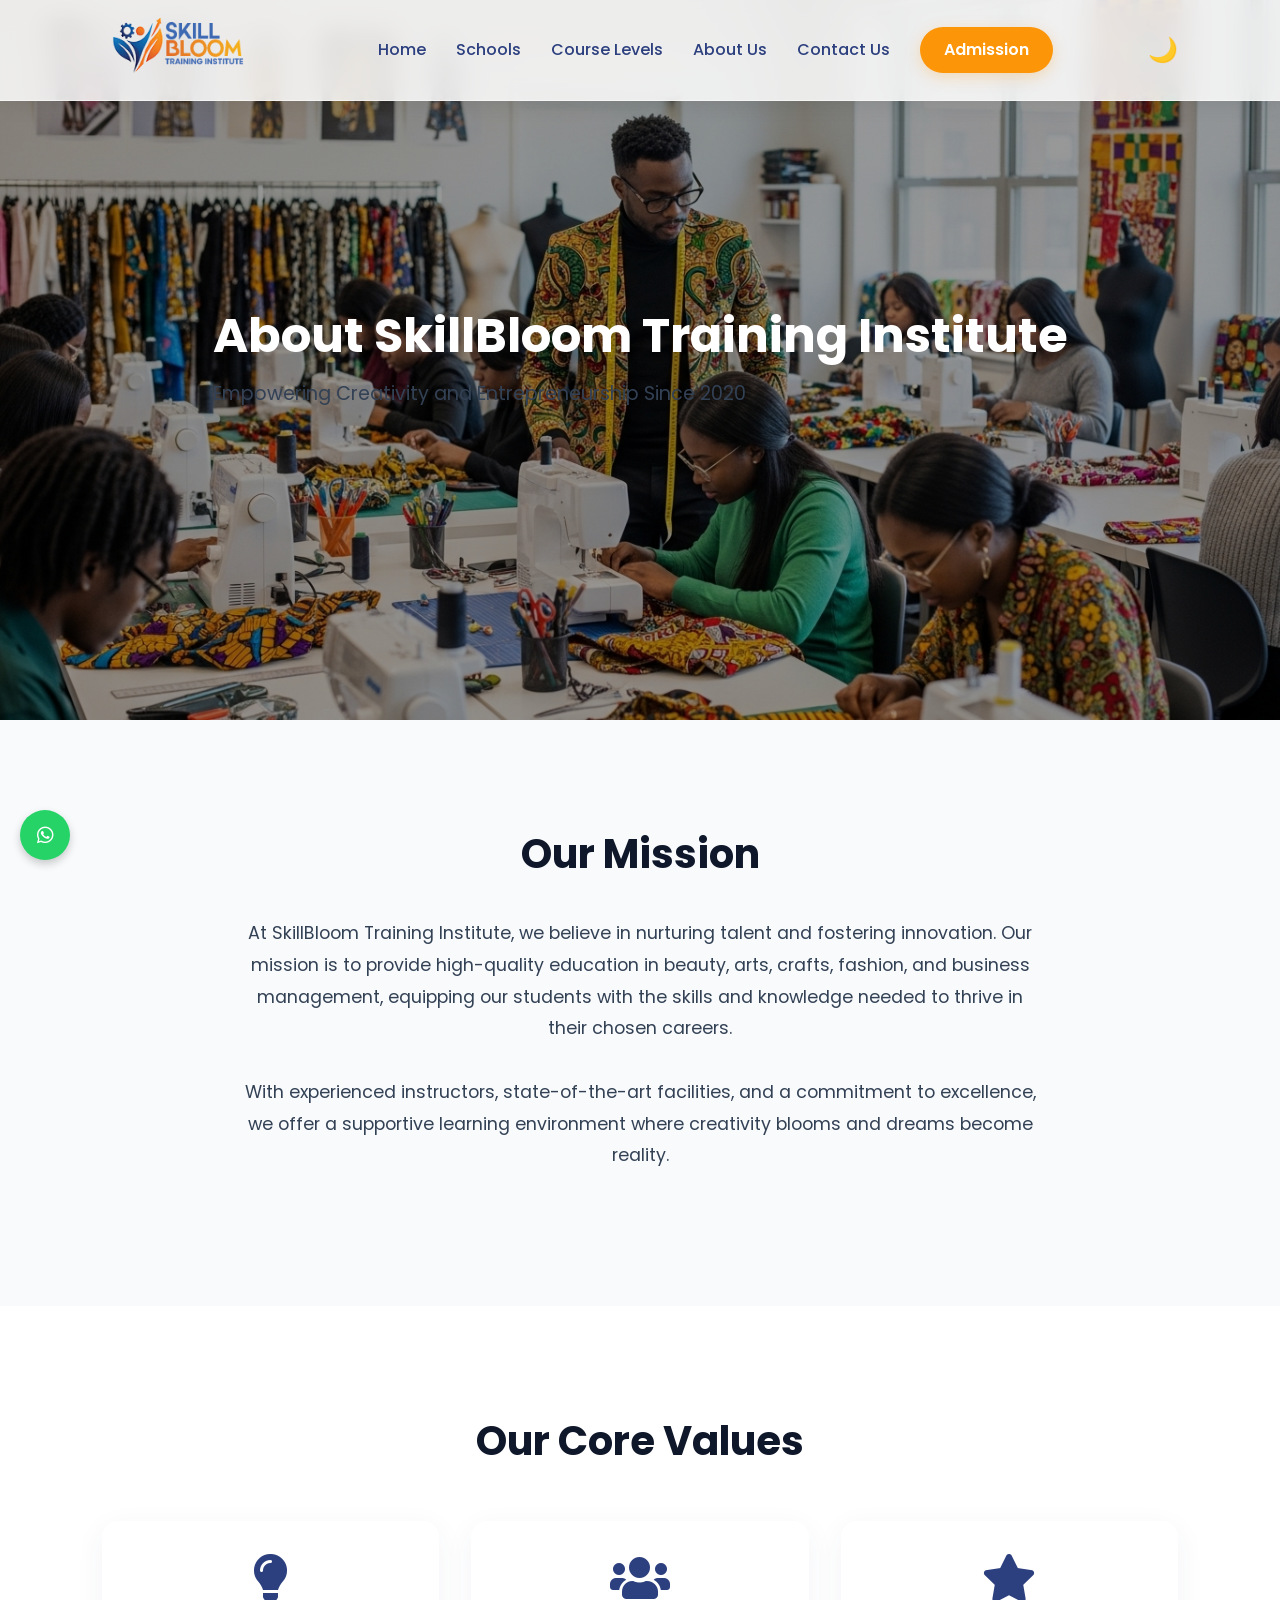
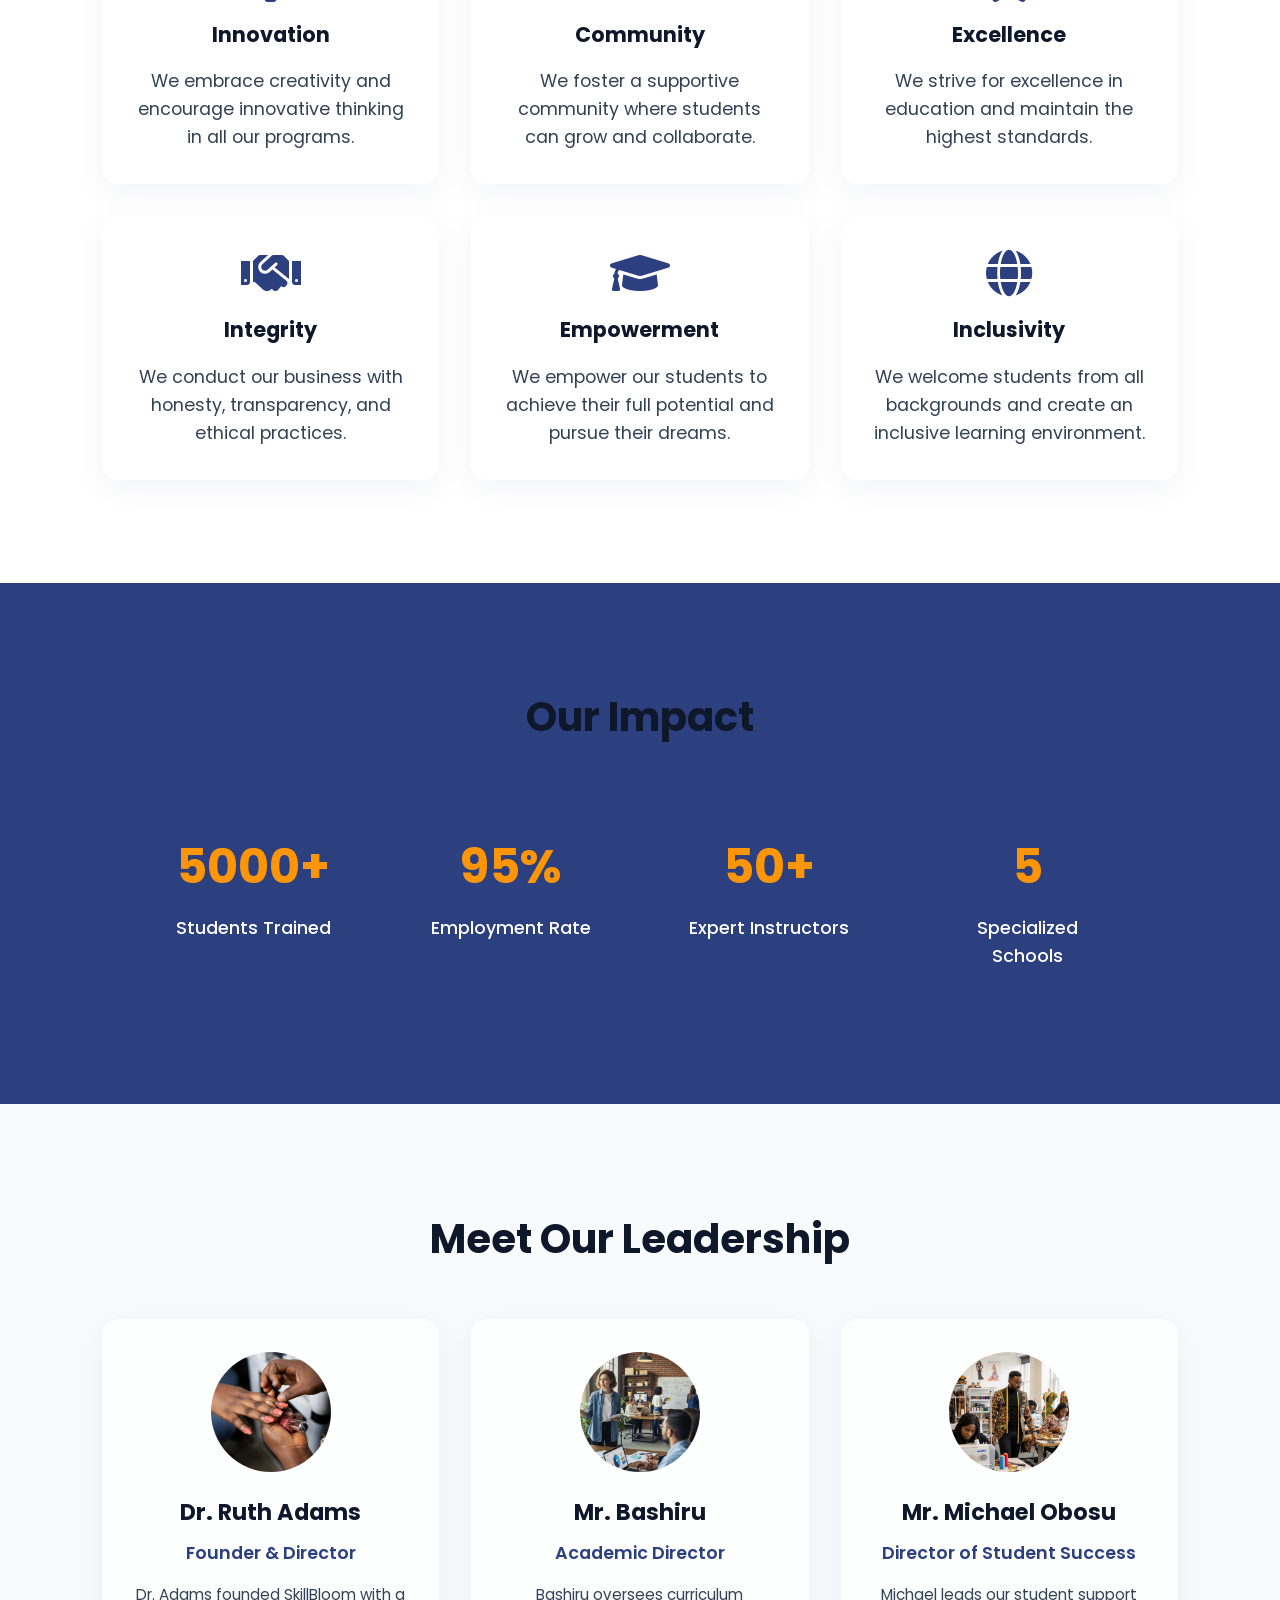
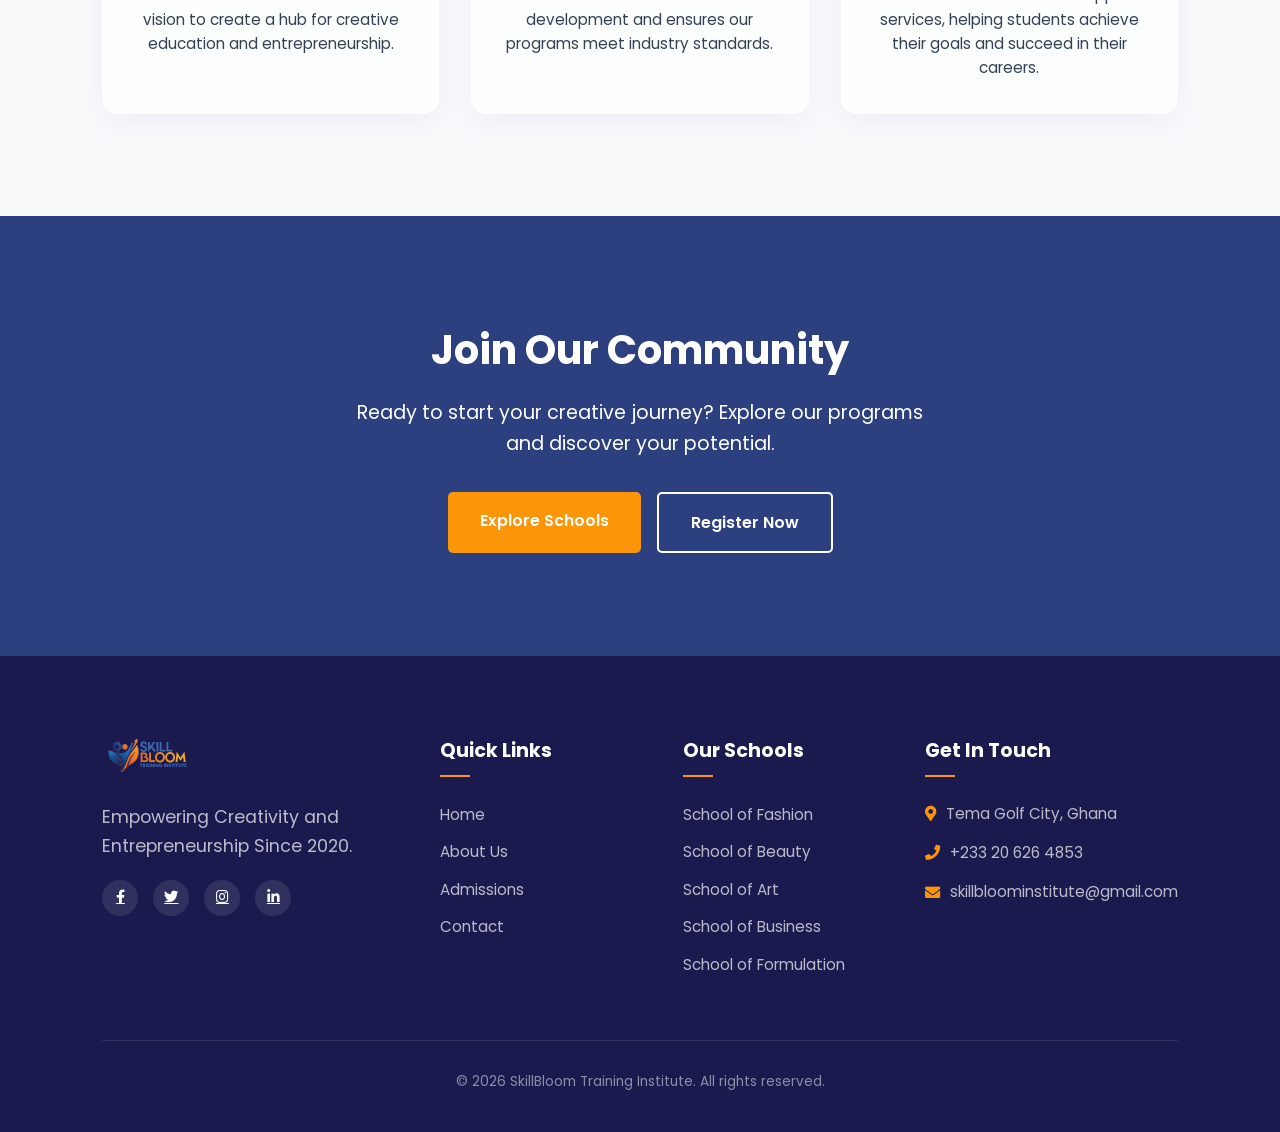
==== commit f95c007a: "Standardized footer text and nav links on core pages" ====
--- a/about.html
+++ b/about.html
@@ -25,7 +25,7 @@
           <li><a href="index.html">Home</a></li>
           <li><a href="index.html#schools">Schools</a></li>
           <li><a href="index.html#levels">Course Levels</a></li>
-          <li><a href="index.html#about">About Us</a></li>
+          <li><a href="about.html">About Us</a></li>
           <li><a href="index.html#contact">Contact Us</a></li>
           <li><a href="admission.html" class="admission-btn">Admission</a></li>
         </ul>
@@ -254,6 +254,3 @@
     <script src="script.js"></script>
   </body>
 </html>
-<parameter name="filePath"
-  >c:\Users\mikeo\Downloads\SkillBloom Website\about.html</parameter
->
--- a/style.css
+++ b/style.css
@@ -1999,6 +1999,10 @@
         padding: 1vw 4vw;
     }
     
+    nav img {
+        width: 120px;
+    }
+    
     .hamburger {
         display: flex;
     }
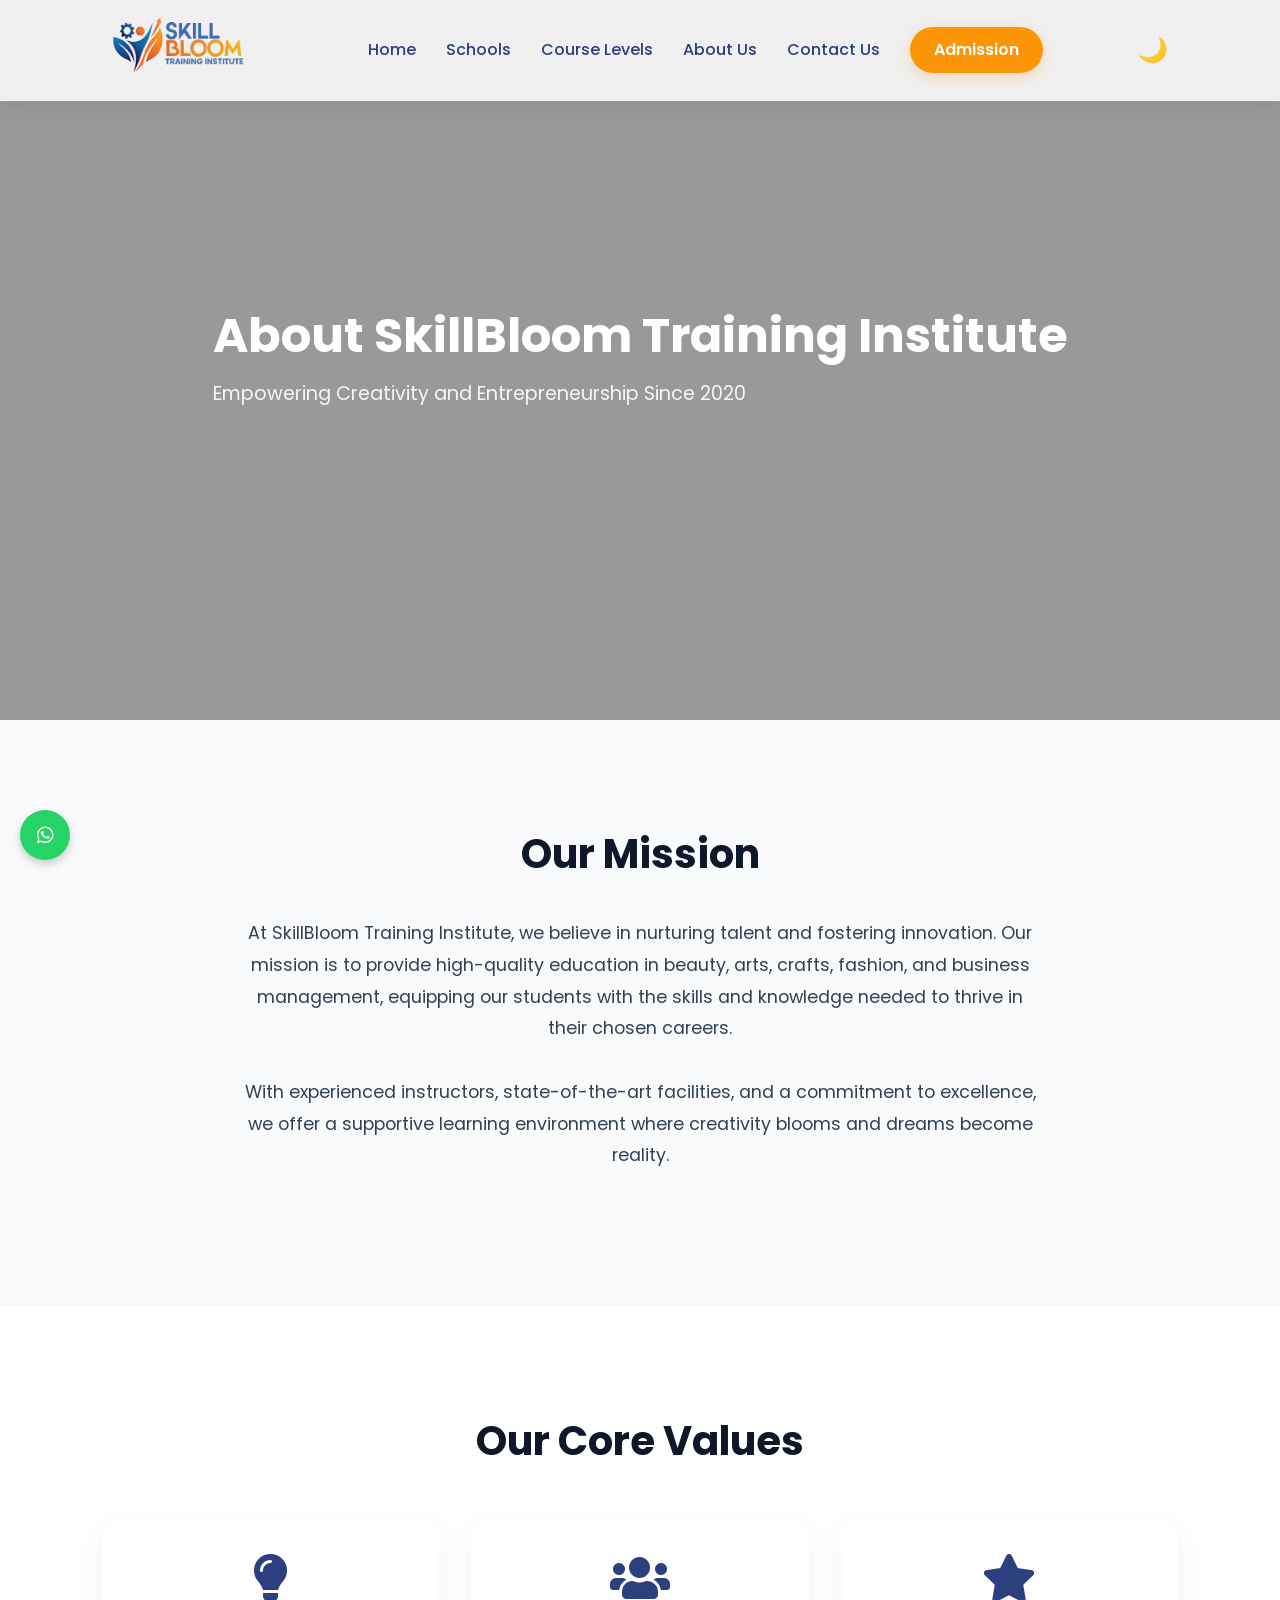
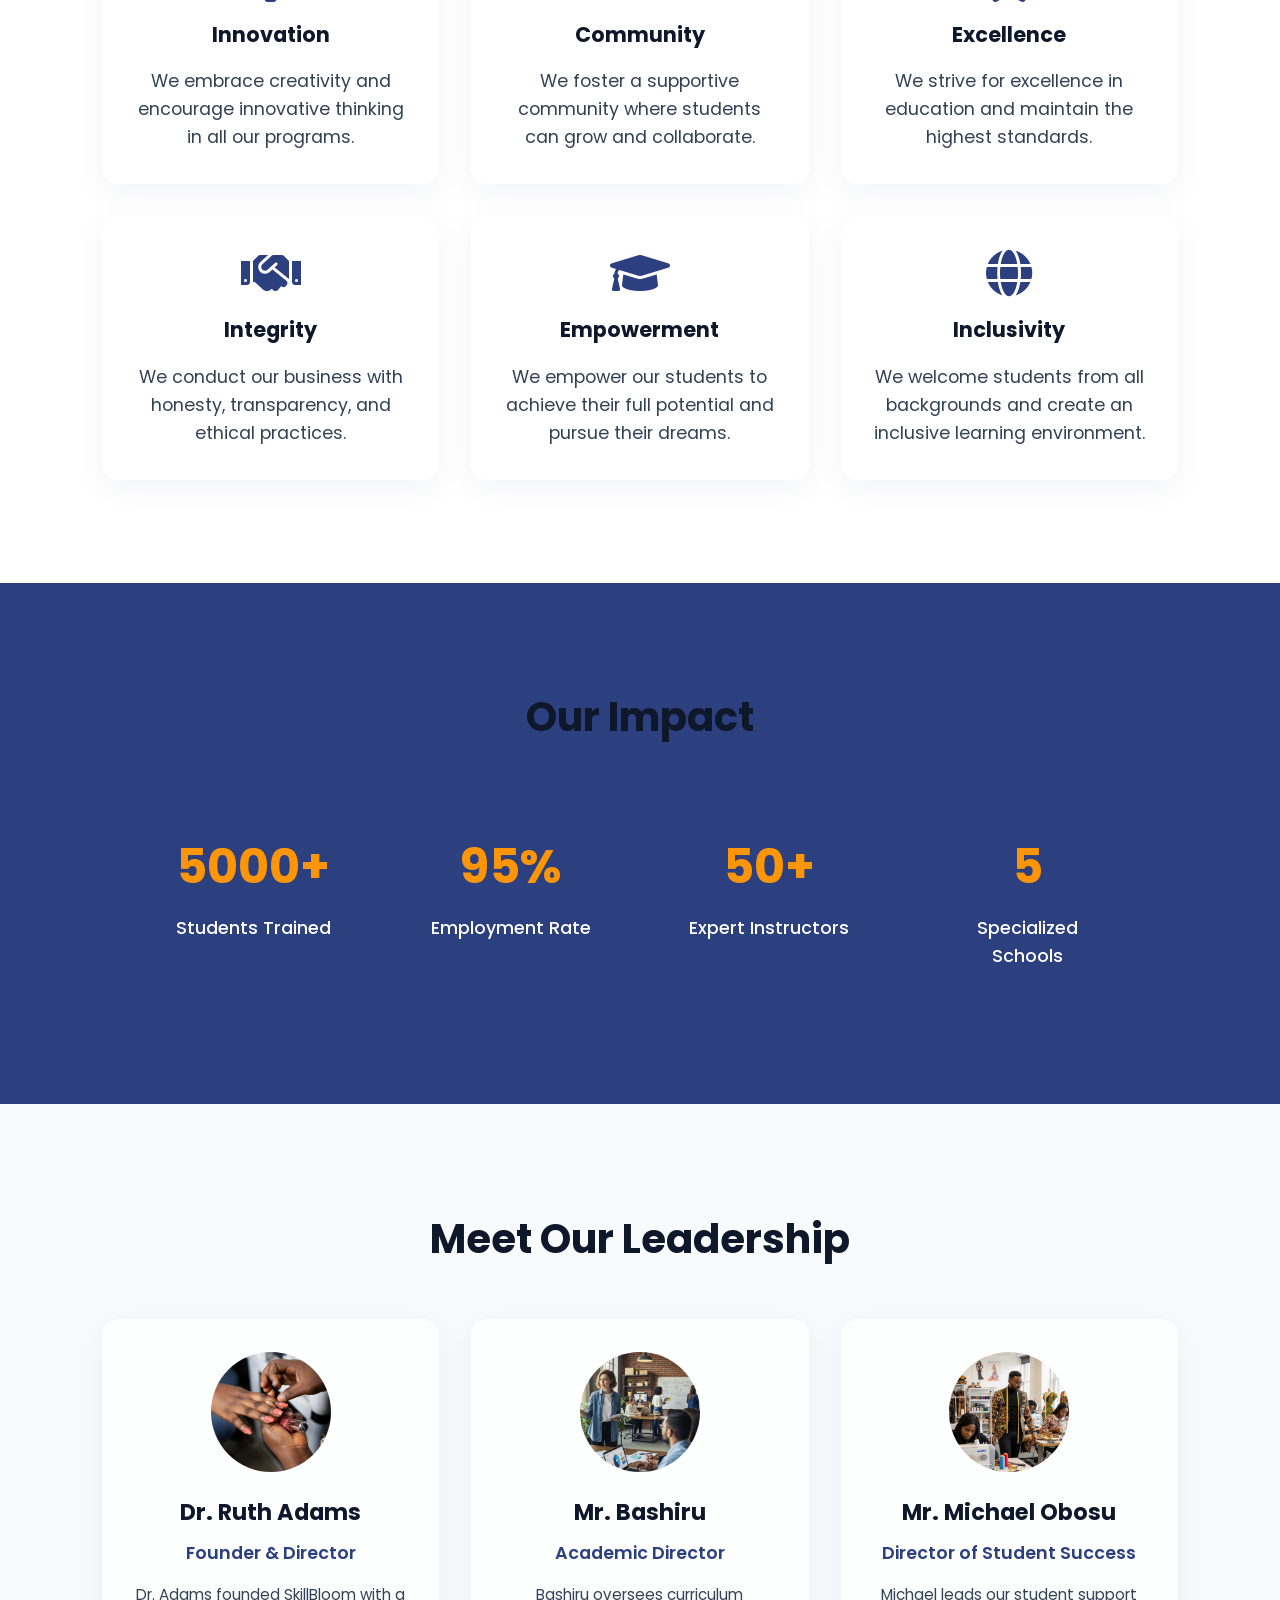
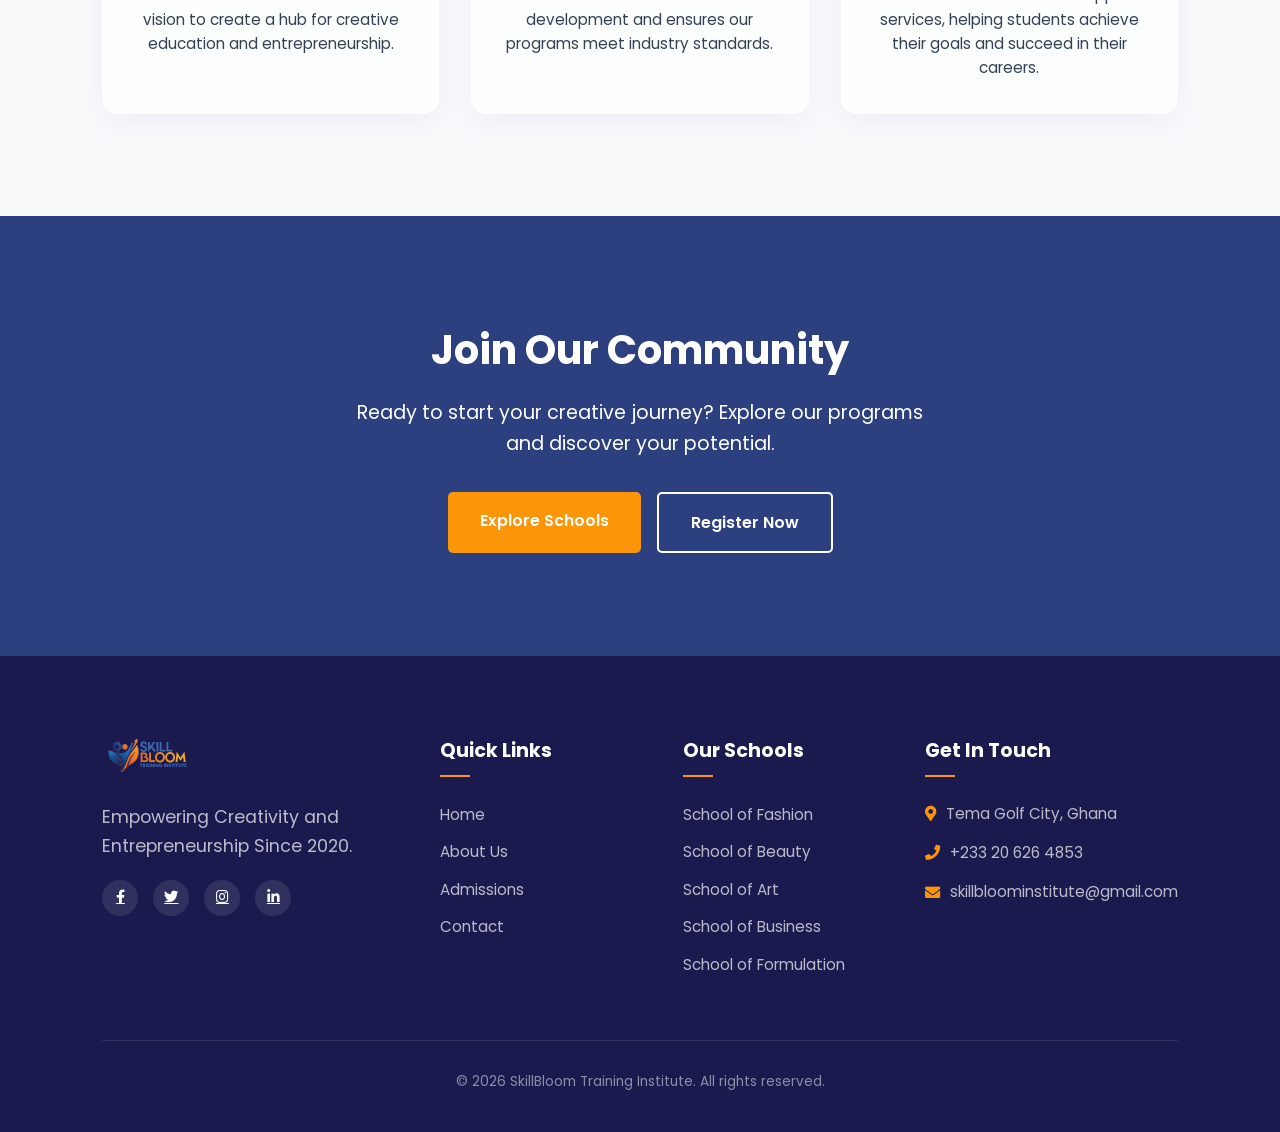
==== commit d4d2c7d6: "Fix mobile sidebar navbar on Android and resolve accessibility/CSS warnings - Add title attributes t" ====
--- a/about.html
+++ b/about.html
@@ -19,7 +19,7 @@
   </head>
   <body>
     <nav>
-      <a href="index.html"><img src="img/Logo2.png" alt="" /></a>
+      <a href="index.html" title="SkillBloom Logo - Home"><img src="img/Logo2.png" alt="SkillBloom Training Institute Logo" /></a>
       <div class="navigation">
         <ul>
           <li><a href="index.html">Home</a></li>
@@ -39,7 +39,7 @@
     </nav>
 
     <section id="about-detail">
-      <div class="about-hero" style="background-image: url('img/back2.jpeg')">
+      <div class="about-hero about-hero-bg">
         <div class="hero-content">
           <h1>About SkillBloom Training Institute</h1>
           <p>Empowering Creativity and Entrepreneurship Since 2020</p>
--- a/style.css
+++ b/style.css
@@ -52,8 +52,8 @@
 /* Glassmorphism Utilities */
 .glass-card {
     background: var(--glass-bg);
+    -webkit-backdrop-filter: blur(12px);
     backdrop-filter: blur(12px);
-    -webkit-backdrop-filter: blur(12px);
     border: 1px solid var(--glass-border);
     border-radius: 16px;
     box-shadow: var(--shadow-soft);
@@ -87,6 +87,9 @@
     line-height: 1.6;
     overflow-x: hidden;
     transition: background-color 0.6s cubic-bezier(0.16, 1, 0.3, 1), color 0.6s cubic-bezier(0.16, 1, 0.3, 1);
+    -webkit-user-select: text;
+    user-select: text;
+    -webkit-touch-callout: default;
 }
 
 h1, h2, h3, h4, h5, .logo-text {
@@ -130,17 +133,19 @@
     position: fixed;
     width: 100%;
     background-color: var(--nav-bg);
+    -webkit-backdrop-filter: blur(12px);
     backdrop-filter: blur(12px);
-    -webkit-backdrop-filter: blur(12px);
     display: flex;
     flex-direction: row;
     justify-content: space-between;
     align-items: center;
     padding: 1vw 8vw;
     box-shadow: 0 4px 20px rgba(0, 0, 0, 0.08);
-    z-index: 1000;
+    z-index: 100;
     transition: all 0.3s ease;
     border-bottom: 1px solid var(--glass-border);
+    -webkit-user-select: none;
+    user-select: none;
 }
 
 
@@ -196,6 +201,14 @@
     display: none;
     flex-direction: column;
     cursor: pointer;
+    z-index: 1001;
+    position: relative;
+    background: none;
+    border: none;
+    padding: 8px;
+    -webkit-user-select: none;
+    user-select: none;
+    -webkit-touch-callout: none;
 }
 
 .hamburger span {
@@ -204,6 +217,20 @@
     background: var(--primary-color);
     margin: 3px 0;
     transition: 0.3s;
+    pointer-events: none;
+    display: block;
+}
+
+.hamburger.active span:nth-child(1) {
+    transform: rotate(45deg) translate(8px, 8px);
+}
+
+.hamburger.active span:nth-child(2) {
+    opacity: 0;
+}
+
+.hamburger.active span:nth-child(3) {
+    transform: rotate(-45deg) translate(7px, -7px);
 }
 
 .dark-mode-btn {
@@ -212,6 +239,9 @@
     font-size: 1.5rem;
     cursor: pointer;
     transition: 0.3s;
+    z-index: 1001;
+    position: relative;
+    padding: 10px;
 }
 
 .dark-mode-btn:hover {
@@ -589,8 +619,8 @@
 
 #schools .schools {
     background: rgba(255, 255, 255, 0.45);
+    -webkit-backdrop-filter: blur(12px);
     backdrop-filter: blur(12px);
-    -webkit-backdrop-filter: blur(12px);
     border: 1px solid var(--glass-border);
     border-radius: 24px;
     box-shadow: var(--shadow-soft);
@@ -811,6 +841,17 @@
     margin-bottom: 20px;
 }
 
+#contact .hero-content h1 {
+    font-size: 3rem;
+    color: var(--white);
+    margin-bottom: 20px;
+}
+
+.hero-content p {
+    font-size: 1.2rem;
+    color: rgba(255, 255, 255, 0.9);
+}
+
 #contact .info-item i {
     font-size: 1.5rem;
     color: var(--primary-color);
@@ -872,8 +913,8 @@
 
 #testimonials .testimonial {
     background: var(--glass-bg);
+    -webkit-backdrop-filter: blur(12px);
     backdrop-filter: blur(12px);
-    -webkit-backdrop-filter: blur(12px);
     border: 1px solid var(--glass-border);
     padding: 30px;
     border-radius: 16px;
@@ -1429,8 +1470,8 @@
 
 .learning-item {
     background: var(--glass-bg);
+    -webkit-backdrop-filter: blur(12px);
     backdrop-filter: blur(12px);
-    -webkit-backdrop-filter: blur(12px);
     border: 1px solid var(--glass-border);
     padding: 2rem;
     border-radius: 16px;
@@ -1549,6 +1590,7 @@
     font-size: 1.2rem;
     max-width: 600px;
     line-height: 1.6;
+    color: rgba(255, 255, 255, 0.9);
 }
 
 .mission-section {
@@ -1597,8 +1639,8 @@
 
 .value-item {
     background: var(--glass-bg);
+    -webkit-backdrop-filter: blur(12px);
     backdrop-filter: blur(12px);
-    -webkit-backdrop-filter: blur(12px);
     border: 1px solid var(--glass-border);
     padding: 2rem;
     border-radius: 16px;
@@ -1686,8 +1728,8 @@
 
 .team-member {
     background: var(--glass-bg);
+    -webkit-backdrop-filter: blur(12px);
     backdrop-filter: blur(12px);
-    -webkit-backdrop-filter: blur(12px);
     border: 1px solid var(--glass-border);
     padding: 2rem;
     border-radius: 16px;
@@ -1825,8 +1867,8 @@
     transition: transform 0.4s cubic-bezier(0.16, 1, 0.3, 1), box-shadow 0.4s cubic-bezier(0.16, 1, 0.3, 1);
     text-decoration: none;
     background: var(--glass-bg);
+    -webkit-backdrop-filter: blur(12px);
     backdrop-filter: blur(12px);
-    -webkit-backdrop-filter: blur(12px);
     border: 1px solid var(--glass-border);
     cursor: pointer;
     display: flex;
@@ -1997,40 +2039,74 @@
 
     nav {
         padding: 1vw 4vw;
+        z-index: 101;
     }
     
     nav img {
         width: 120px;
+        position: relative;
+        z-index: 101;
     }
     
     .hamburger {
         display: flex;
+        z-index: 1001;
+        position: relative;
+        -webkit-user-select: none;
+        user-select: none;
     }
     
     nav .navigation ul {
         position: fixed;
         top: 0;
-        left: -100%;
+        left: 0;
+        width: 100vw;
         width: 100%;
+        max-width: 100%;
         height: 100vh;
+        height: 100dvh;
         background: var(--bg-color);
         flex-direction: column;
         justify-content: center;
         align-items: center;
-        transition: 0.3s;
-        z-index: 999;
+        transition: transform 0.3s ease, opacity 0.3s ease;
+        transform: translateX(-100%);
+        opacity: 0;
+        z-index: 1000;
+        overflow-y: auto;
+        overflow-x: hidden;
+        padding-top: 80px;
+        padding-bottom: 20px;
+        will-change: transform;
+        visibility: hidden;
+        -webkit-user-select: none;
+        user-select: none;
     }
     
     nav .navigation ul.active {
-        left: 0;
+        transform: translateX(0);
+        opacity: 1;
+        visibility: visible;
     }
     
     nav .navigation ul li {
         margin: 20px 0;
+        pointer-events: auto;
+        z-index: 1000;
     }
     
     nav .navigation ul li a {
         font-size: 1.2rem;
+        pointer-events: auto;
+        z-index: 1000;
+        -webkit-user-select: none;
+        user-select: none;
+        -webkit-tap-highlight-color: transparent;
+        -webkit-touch-callout: none;
+    }
+    
+    nav .navigation ul li a:active {
+        opacity: 0.8;
     }
     
     #home h1 {
@@ -2081,8 +2157,62 @@
     .team-section {
         padding: 60px 5vw !important;
     }
+    
+    /* Mobile Menu - Admission Button Styling */
+    nav .navigation ul li a.admission-btn {
+        background: var(--secondary-color);
+        color: var(--white) !important;
+        padding: 12px 28px;
+        border-radius: 50px;
+        font-weight: 600;
+        margin-top: 10px;
+    }
+    
+    nav .navigation ul li a.admission-btn:active {
+        transform: scale(0.98);
+    }
+    
+    /* Mobile Menu - Dark Mode Toggle */
+    #dark-mode-toggle {
+        z-index: 1001;
+        position: relative;
+        -webkit-tap-highlight-color: transparent;
+        -webkit-touch-callout: none;
+        -webkit-user-select: none;
+        user-select: none;
+        padding: 10px;
+    }
+    
+    #dark-mode-toggle:active {
+        opacity: 0.8;
+    }
+    
+    /* Android-specific nav fixes */
+    nav {
+        position: fixed;
+        top: 0;
+        left: 0;
+        right: 0;
+    }
+    
+    /* CSS Classes for inline styles */
+    .hidden {
+        display: none !important;
+    }
+    
+    .about-hero-bg {
+        background-image: url('img/back2.jpeg');
+        background-size: cover;
+        background-position: center;
+    }
+    
     /* Mobile-only font size adjustments for small iOS devices */
     input, textarea, select {
         font-size: 16px !important; /* Prevents iOS auto-zoom */
     }
-}
+    
+    /* Android-specific touch fixes */
+    * {
+        -webkit-tap-highlight-color: rgba(0, 0, 0, 0.1);
+    }
+}
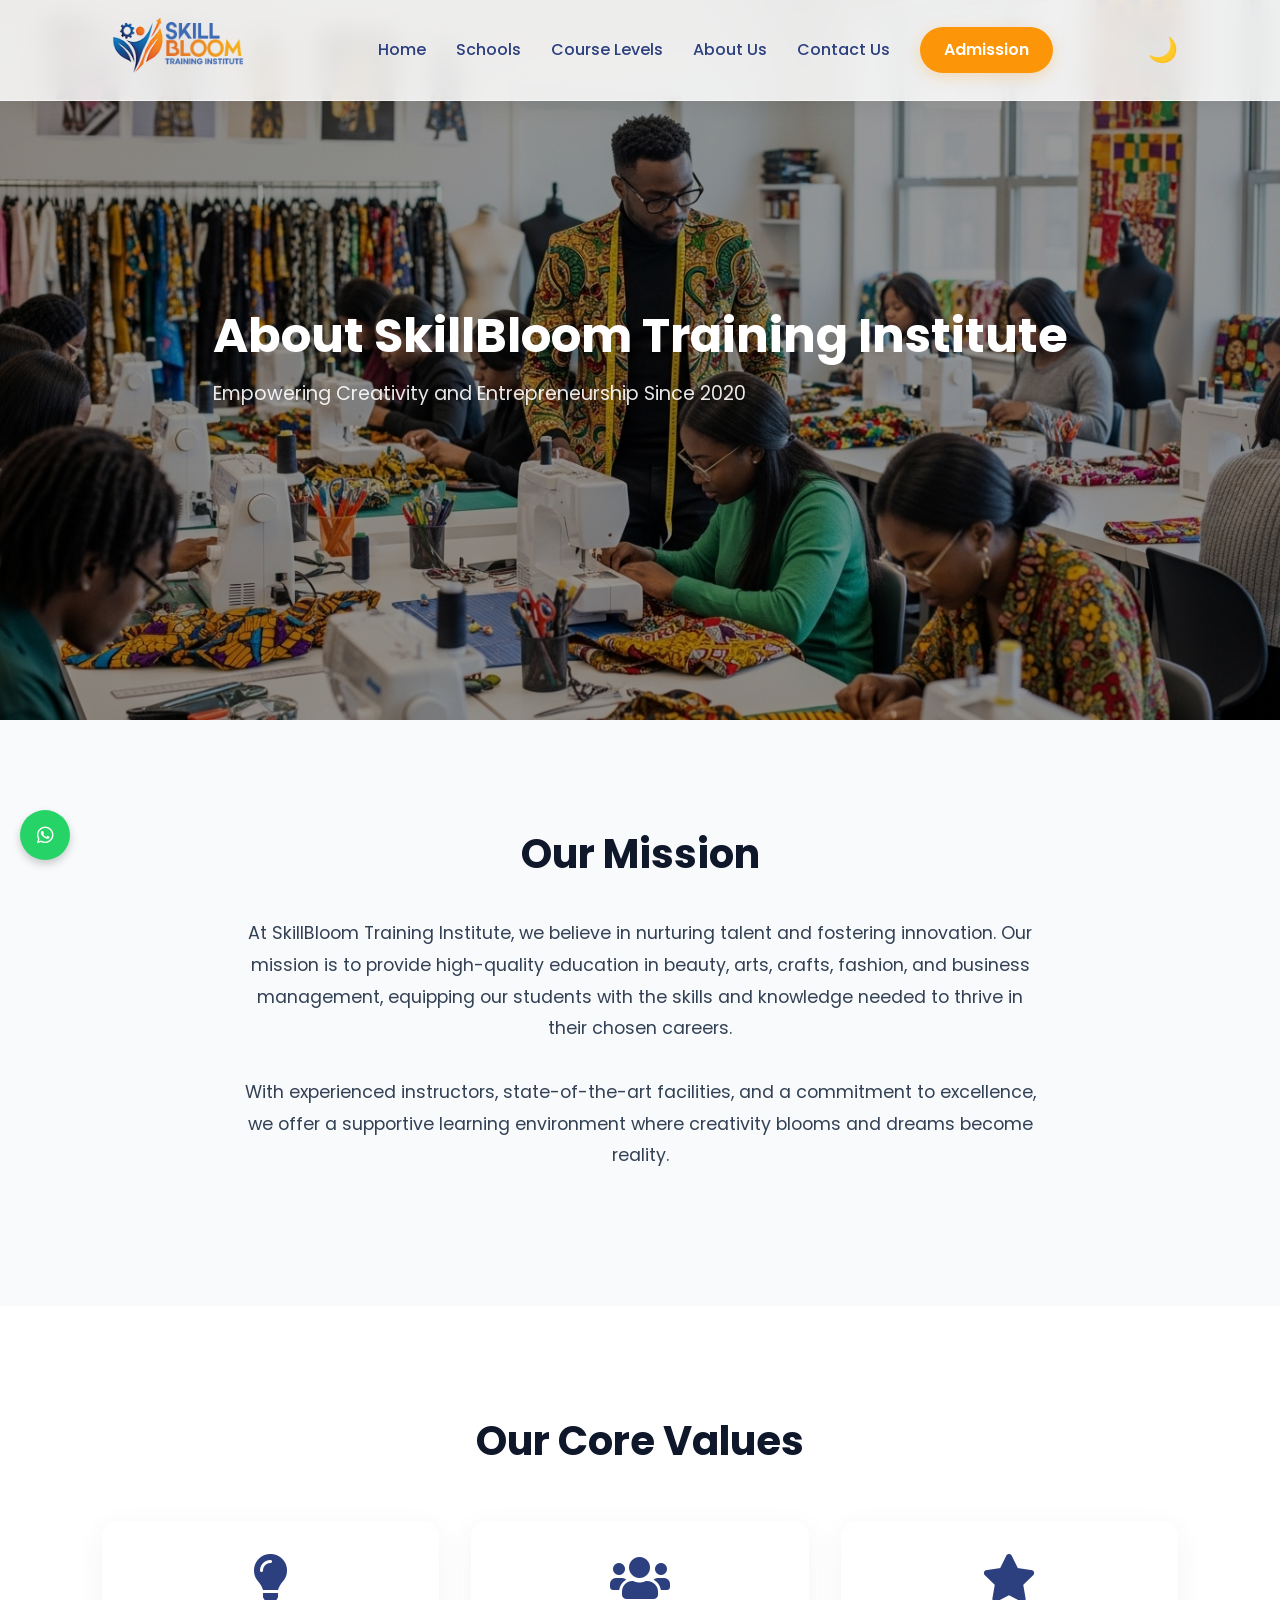
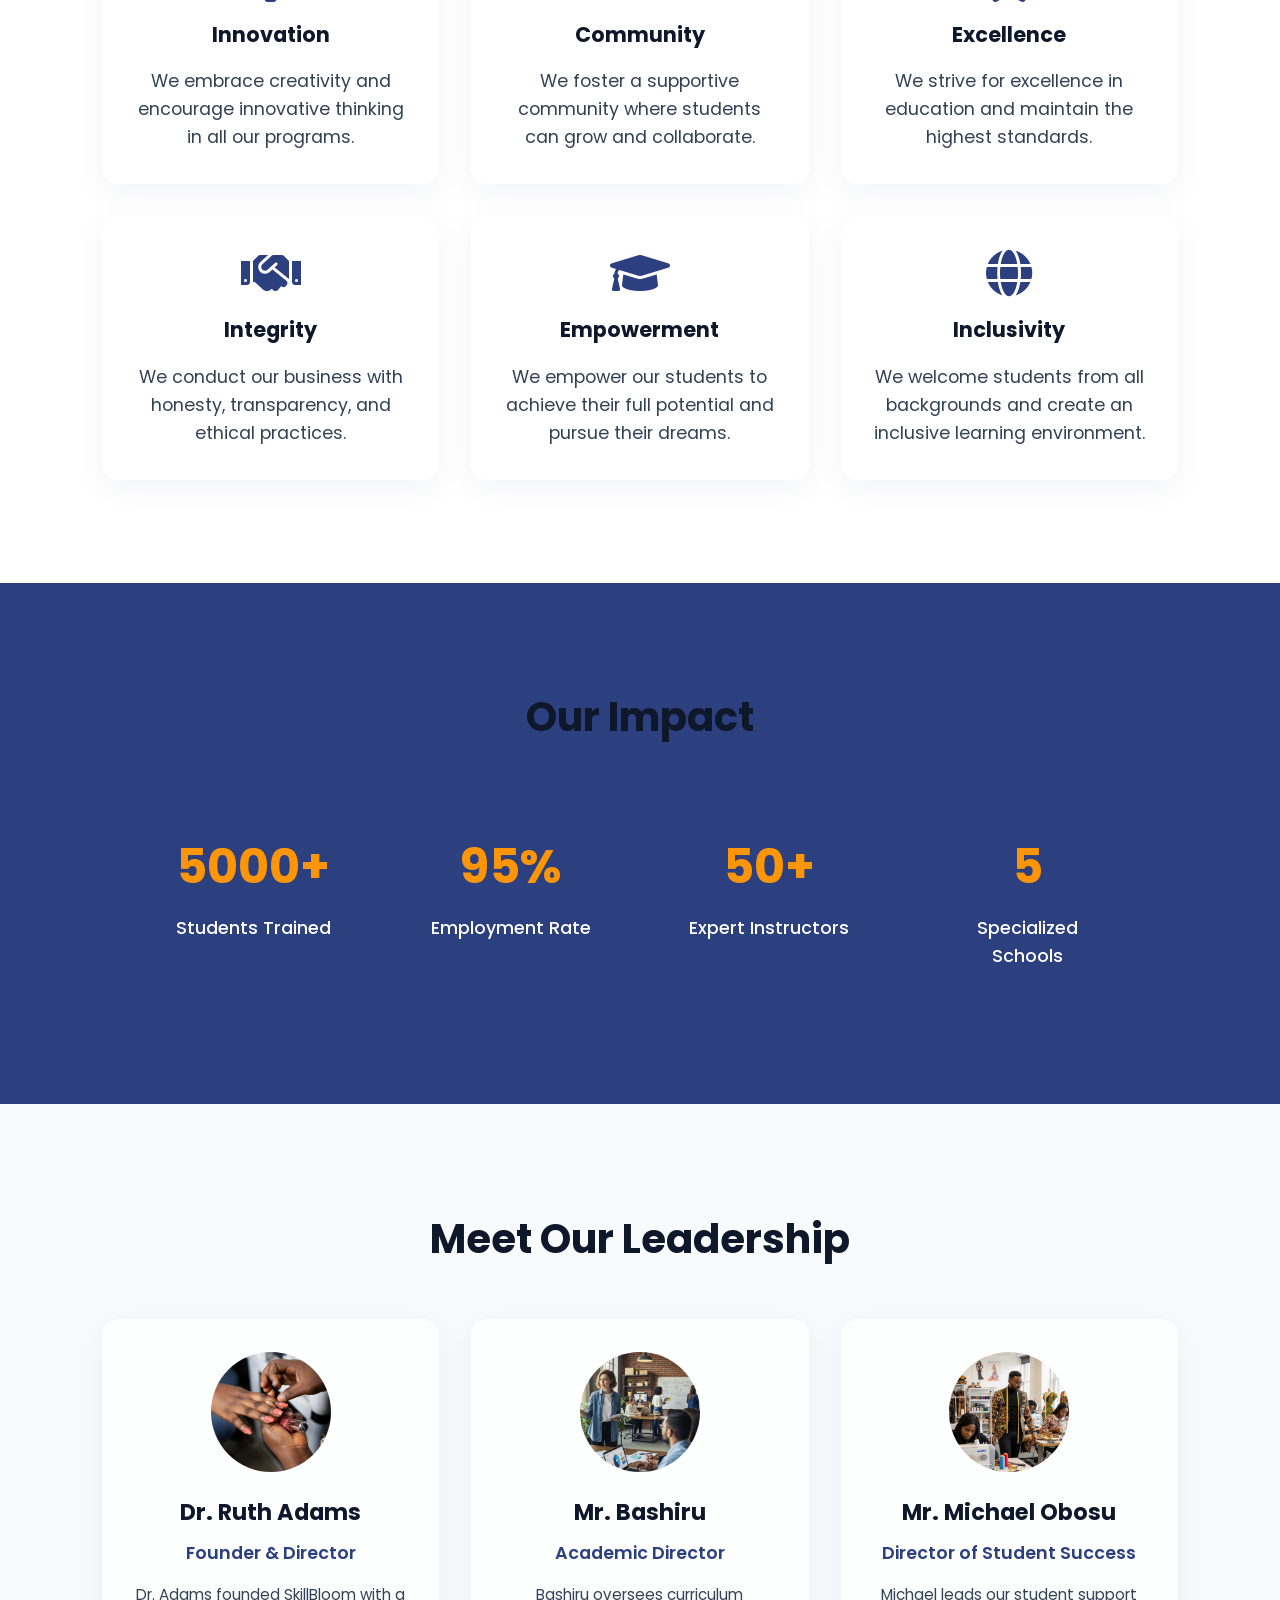
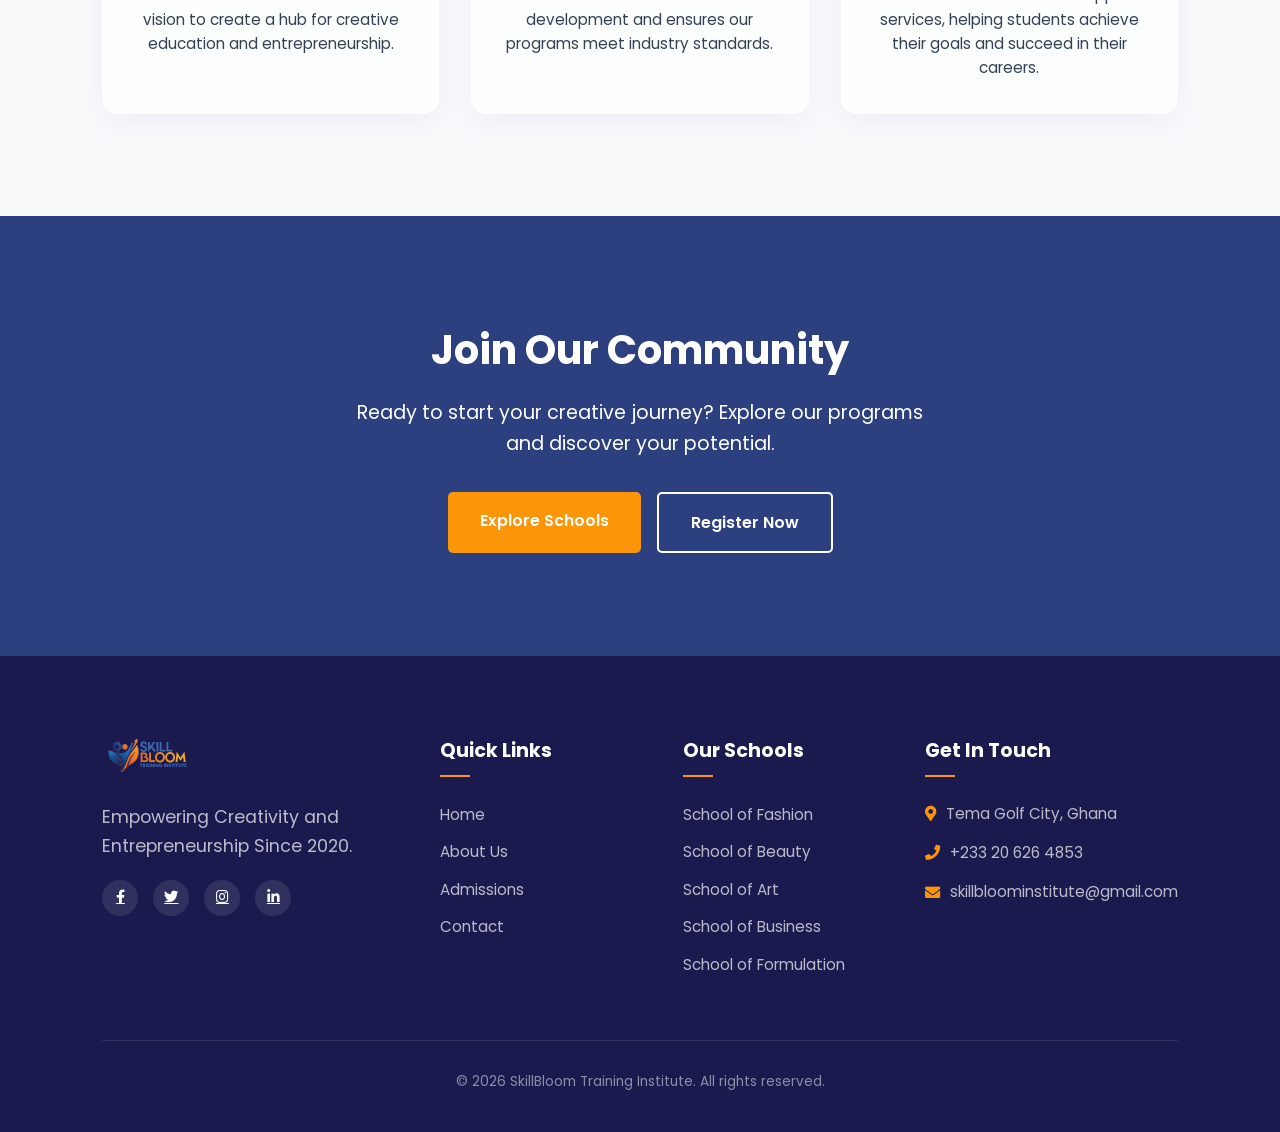
==== commit 865a9f39: "Revert "Fix mobile sidebar navbar on Android and resolve accessibility/CSS warnings" This reverts co" ====
--- a/about.html
+++ b/about.html
@@ -19,7 +19,7 @@
   </head>
   <body>
     <nav>
-      <a href="index.html" title="SkillBloom Logo - Home"><img src="img/Logo2.png" alt="SkillBloom Training Institute Logo" /></a>
+      <a href="index.html"><img src="img/Logo2.png" alt="" /></a>
       <div class="navigation">
         <ul>
           <li><a href="index.html">Home</a></li>
@@ -39,7 +39,7 @@
     </nav>
 
     <section id="about-detail">
-      <div class="about-hero about-hero-bg">
+      <div class="about-hero" style="background-image: url('img/back2.jpeg')">
         <div class="hero-content">
           <h1>About SkillBloom Training Institute</h1>
           <p>Empowering Creativity and Entrepreneurship Since 2020</p>
--- a/style.css
+++ b/style.css
@@ -52,8 +52,8 @@
 /* Glassmorphism Utilities */
 .glass-card {
     background: var(--glass-bg);
+    backdrop-filter: blur(12px);
     -webkit-backdrop-filter: blur(12px);
-    backdrop-filter: blur(12px);
     border: 1px solid var(--glass-border);
     border-radius: 16px;
     box-shadow: var(--shadow-soft);
@@ -87,9 +87,6 @@
     line-height: 1.6;
     overflow-x: hidden;
     transition: background-color 0.6s cubic-bezier(0.16, 1, 0.3, 1), color 0.6s cubic-bezier(0.16, 1, 0.3, 1);
-    -webkit-user-select: text;
-    user-select: text;
-    -webkit-touch-callout: default;
 }
 
 h1, h2, h3, h4, h5, .logo-text {
@@ -133,19 +130,17 @@
     position: fixed;
     width: 100%;
     background-color: var(--nav-bg);
+    backdrop-filter: blur(12px);
     -webkit-backdrop-filter: blur(12px);
-    backdrop-filter: blur(12px);
     display: flex;
     flex-direction: row;
     justify-content: space-between;
     align-items: center;
     padding: 1vw 8vw;
     box-shadow: 0 4px 20px rgba(0, 0, 0, 0.08);
-    z-index: 100;
+    z-index: 1000;
     transition: all 0.3s ease;
     border-bottom: 1px solid var(--glass-border);
-    -webkit-user-select: none;
-    user-select: none;
 }
 
 
@@ -201,14 +196,6 @@
     display: none;
     flex-direction: column;
     cursor: pointer;
-    z-index: 1001;
-    position: relative;
-    background: none;
-    border: none;
-    padding: 8px;
-    -webkit-user-select: none;
-    user-select: none;
-    -webkit-touch-callout: none;
 }
 
 .hamburger span {
@@ -217,20 +204,6 @@
     background: var(--primary-color);
     margin: 3px 0;
     transition: 0.3s;
-    pointer-events: none;
-    display: block;
-}
-
-.hamburger.active span:nth-child(1) {
-    transform: rotate(45deg) translate(8px, 8px);
-}
-
-.hamburger.active span:nth-child(2) {
-    opacity: 0;
-}
-
-.hamburger.active span:nth-child(3) {
-    transform: rotate(-45deg) translate(7px, -7px);
 }
 
 .dark-mode-btn {
@@ -239,9 +212,6 @@
     font-size: 1.5rem;
     cursor: pointer;
     transition: 0.3s;
-    z-index: 1001;
-    position: relative;
-    padding: 10px;
 }
 
 .dark-mode-btn:hover {
@@ -619,8 +589,8 @@
 
 #schools .schools {
     background: rgba(255, 255, 255, 0.45);
+    backdrop-filter: blur(12px);
     -webkit-backdrop-filter: blur(12px);
-    backdrop-filter: blur(12px);
     border: 1px solid var(--glass-border);
     border-radius: 24px;
     box-shadow: var(--shadow-soft);
@@ -913,8 +883,8 @@
 
 #testimonials .testimonial {
     background: var(--glass-bg);
+    backdrop-filter: blur(12px);
     -webkit-backdrop-filter: blur(12px);
-    backdrop-filter: blur(12px);
     border: 1px solid var(--glass-border);
     padding: 30px;
     border-radius: 16px;
@@ -1470,8 +1440,8 @@
 
 .learning-item {
     background: var(--glass-bg);
+    backdrop-filter: blur(12px);
     -webkit-backdrop-filter: blur(12px);
-    backdrop-filter: blur(12px);
     border: 1px solid var(--glass-border);
     padding: 2rem;
     border-radius: 16px;
@@ -1639,8 +1609,8 @@
 
 .value-item {
     background: var(--glass-bg);
+    backdrop-filter: blur(12px);
     -webkit-backdrop-filter: blur(12px);
-    backdrop-filter: blur(12px);
     border: 1px solid var(--glass-border);
     padding: 2rem;
     border-radius: 16px;
@@ -1728,8 +1698,8 @@
 
 .team-member {
     background: var(--glass-bg);
+    backdrop-filter: blur(12px);
     -webkit-backdrop-filter: blur(12px);
-    backdrop-filter: blur(12px);
     border: 1px solid var(--glass-border);
     padding: 2rem;
     border-radius: 16px;
@@ -1867,8 +1837,8 @@
     transition: transform 0.4s cubic-bezier(0.16, 1, 0.3, 1), box-shadow 0.4s cubic-bezier(0.16, 1, 0.3, 1);
     text-decoration: none;
     background: var(--glass-bg);
+    backdrop-filter: blur(12px);
     -webkit-backdrop-filter: blur(12px);
-    backdrop-filter: blur(12px);
     border: 1px solid var(--glass-border);
     cursor: pointer;
     display: flex;
@@ -2039,74 +2009,40 @@
 
     nav {
         padding: 1vw 4vw;
-        z-index: 101;
     }
     
     nav img {
         width: 120px;
-        position: relative;
-        z-index: 101;
     }
     
     .hamburger {
         display: flex;
-        z-index: 1001;
-        position: relative;
-        -webkit-user-select: none;
-        user-select: none;
     }
     
     nav .navigation ul {
         position: fixed;
         top: 0;
-        left: 0;
-        width: 100vw;
+        left: -100%;
         width: 100%;
-        max-width: 100%;
         height: 100vh;
-        height: 100dvh;
         background: var(--bg-color);
         flex-direction: column;
         justify-content: center;
         align-items: center;
-        transition: transform 0.3s ease, opacity 0.3s ease;
-        transform: translateX(-100%);
-        opacity: 0;
-        z-index: 1000;
-        overflow-y: auto;
-        overflow-x: hidden;
-        padding-top: 80px;
-        padding-bottom: 20px;
-        will-change: transform;
-        visibility: hidden;
-        -webkit-user-select: none;
-        user-select: none;
+        transition: 0.3s;
+        z-index: 999;
     }
     
     nav .navigation ul.active {
-        transform: translateX(0);
-        opacity: 1;
-        visibility: visible;
+        left: 0;
     }
     
     nav .navigation ul li {
         margin: 20px 0;
-        pointer-events: auto;
-        z-index: 1000;
     }
     
     nav .navigation ul li a {
         font-size: 1.2rem;
-        pointer-events: auto;
-        z-index: 1000;
-        -webkit-user-select: none;
-        user-select: none;
-        -webkit-tap-highlight-color: transparent;
-        -webkit-touch-callout: none;
-    }
-    
-    nav .navigation ul li a:active {
-        opacity: 0.8;
     }
     
     #home h1 {
@@ -2157,62 +2093,8 @@
     .team-section {
         padding: 60px 5vw !important;
     }
-    
-    /* Mobile Menu - Admission Button Styling */
-    nav .navigation ul li a.admission-btn {
-        background: var(--secondary-color);
-        color: var(--white) !important;
-        padding: 12px 28px;
-        border-radius: 50px;
-        font-weight: 600;
-        margin-top: 10px;
-    }
-    
-    nav .navigation ul li a.admission-btn:active {
-        transform: scale(0.98);
-    }
-    
-    /* Mobile Menu - Dark Mode Toggle */
-    #dark-mode-toggle {
-        z-index: 1001;
-        position: relative;
-        -webkit-tap-highlight-color: transparent;
-        -webkit-touch-callout: none;
-        -webkit-user-select: none;
-        user-select: none;
-        padding: 10px;
-    }
-    
-    #dark-mode-toggle:active {
-        opacity: 0.8;
-    }
-    
-    /* Android-specific nav fixes */
-    nav {
-        position: fixed;
-        top: 0;
-        left: 0;
-        right: 0;
-    }
-    
-    /* CSS Classes for inline styles */
-    .hidden {
-        display: none !important;
-    }
-    
-    .about-hero-bg {
-        background-image: url('img/back2.jpeg');
-        background-size: cover;
-        background-position: center;
-    }
-    
     /* Mobile-only font size adjustments for small iOS devices */
     input, textarea, select {
         font-size: 16px !important; /* Prevents iOS auto-zoom */
     }
-    
-    /* Android-specific touch fixes */
-    * {
-        -webkit-tap-highlight-color: rgba(0, 0, 0, 0.1);
-    }
-}
+}
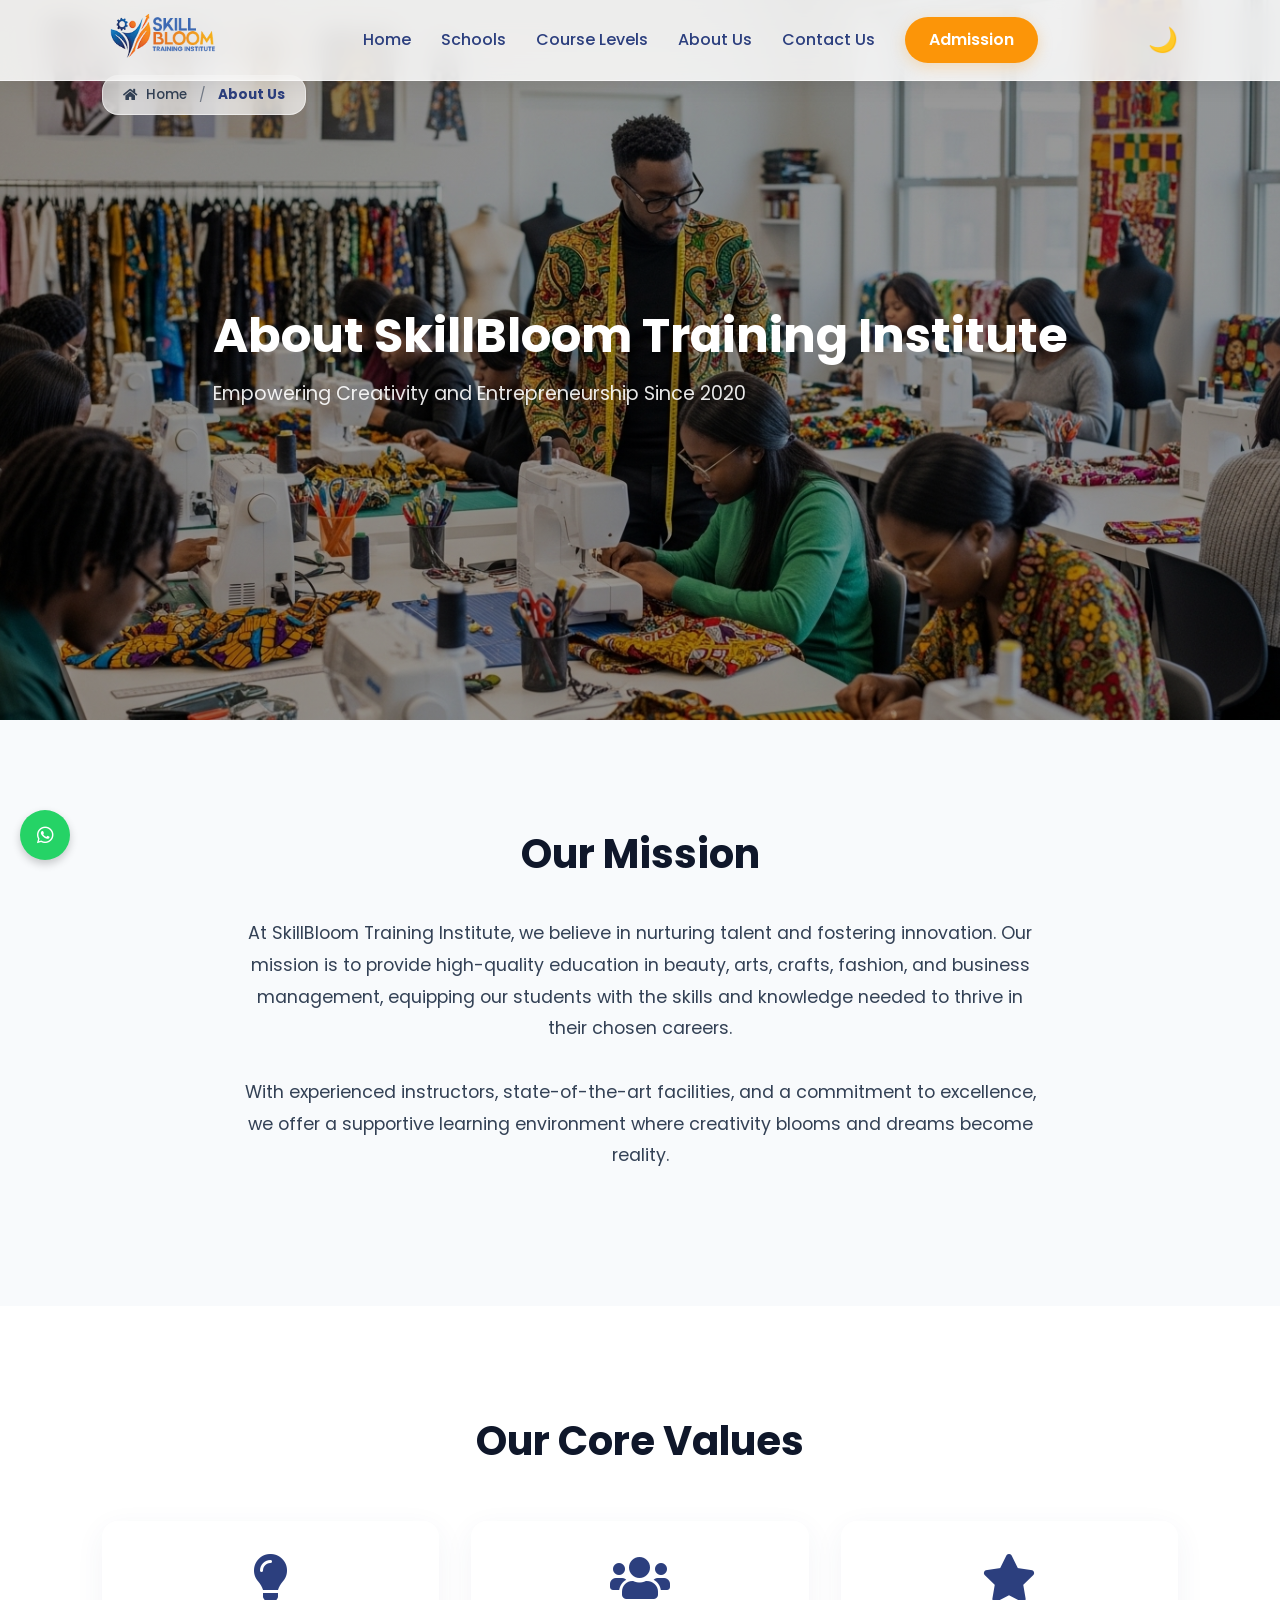
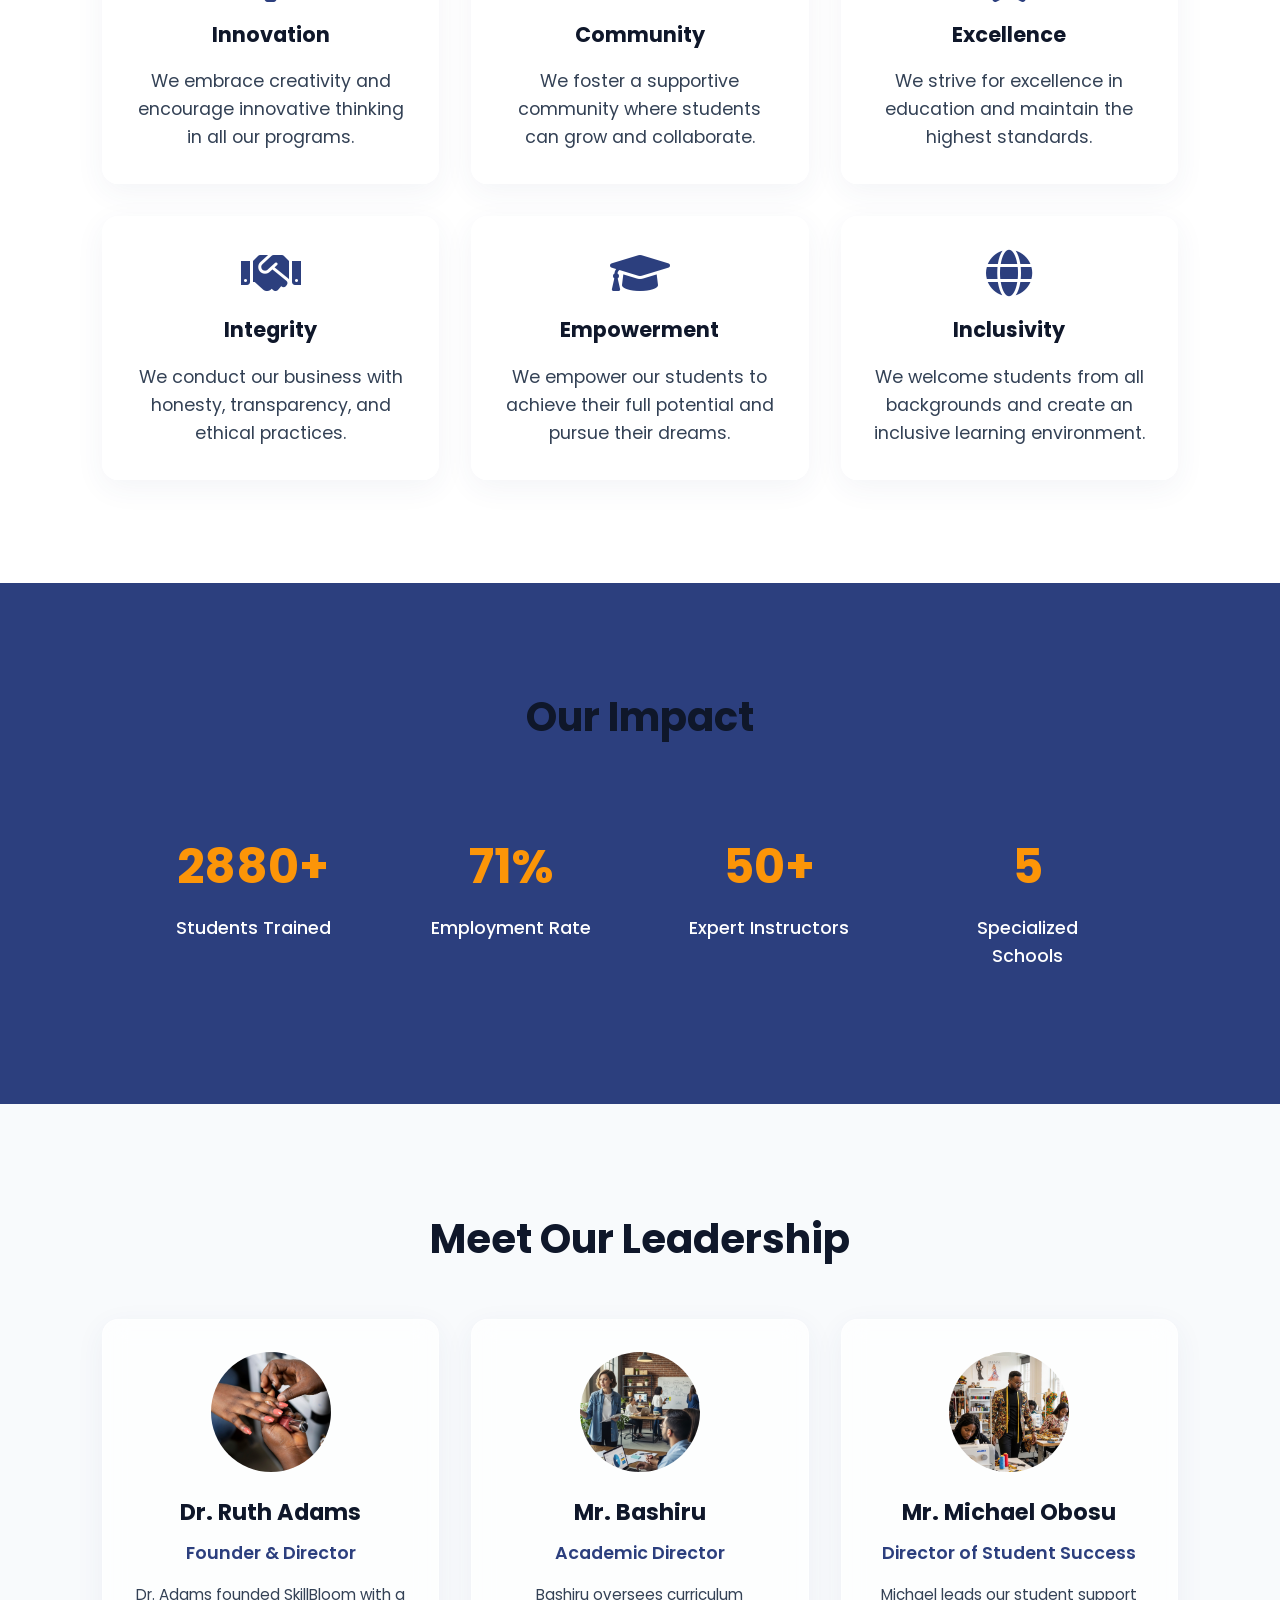
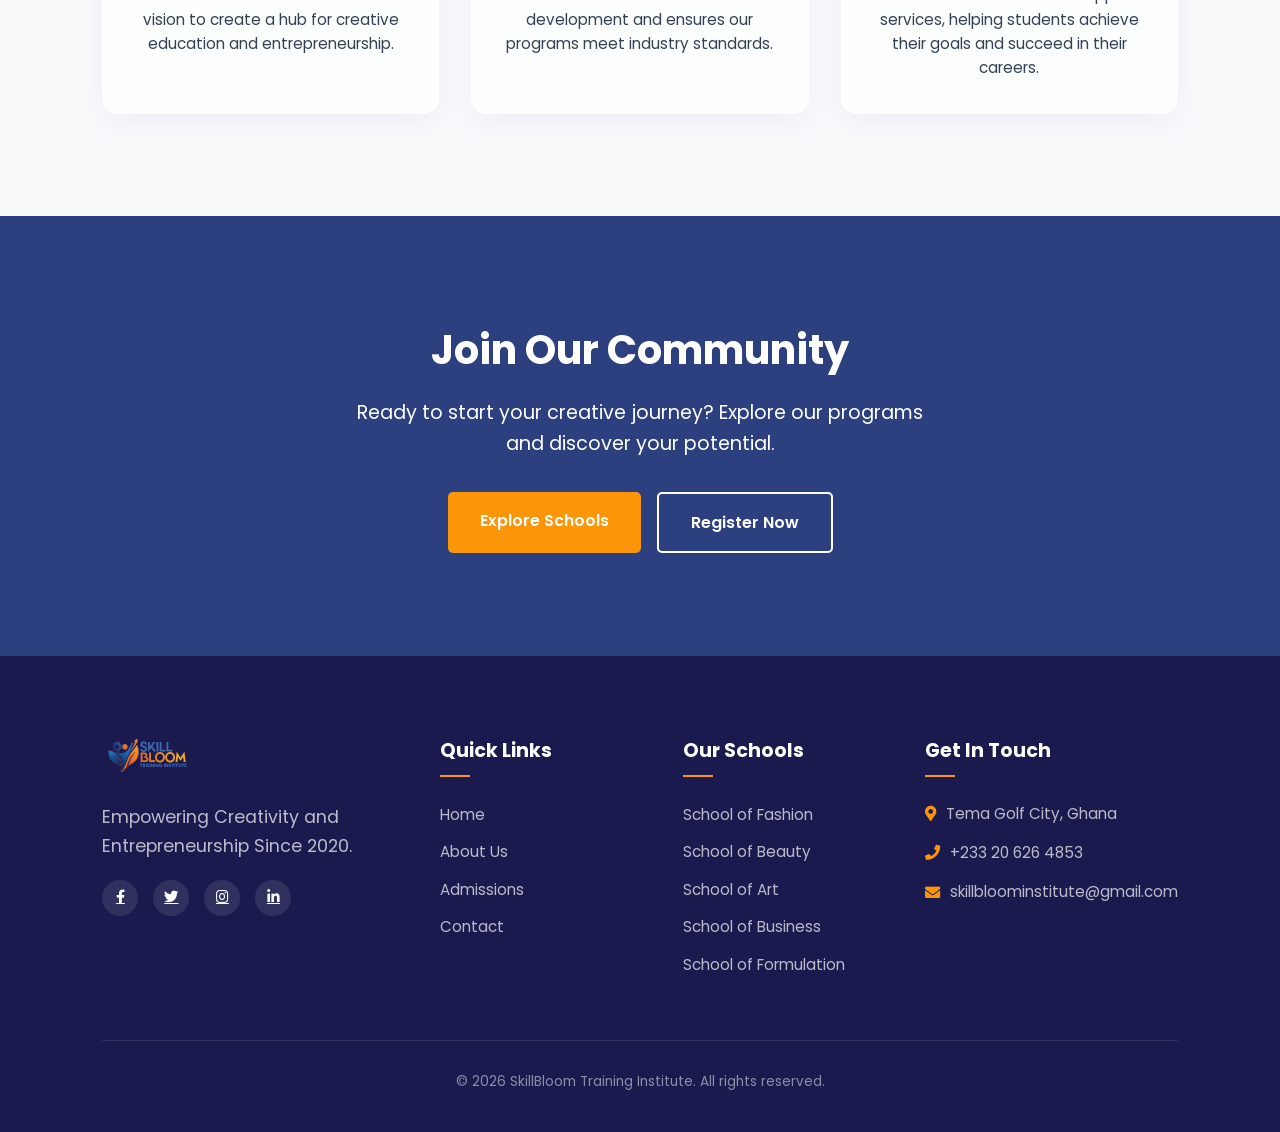
==== commit 95615314: "Add premium preloader screen across all pages" ====
--- a/about.html
+++ b/about.html
@@ -18,6 +18,12 @@
     <link rel="stylesheet" href="style.css" />
   </head>
   <body>
+    <!-- Preloader -->
+    <div id="preloader">
+      <div class="loader-logo">SkillBloom</div>
+      <div class="loader-bar"></div>
+    </div>
+
     <nav>
       <a href="index.html"><img src="img/Logo2.png" alt="" /></a>
       <div class="navigation">
--- a/style.css
+++ b/style.css
@@ -14,6 +14,9 @@
     --glass-border: rgba(255, 255, 255, 0.5);
     --shadow-soft: 0 8px 30px rgba(44, 63, 126, 0.06);
     --shadow-hover: 0 20px 40px rgba(44, 63, 126, 0.1);
+
+
+    
     
     /* Fluid Typography Scale */
     --fs-h1: clamp(2.5rem, 5vw + 1rem, 4.5rem);
@@ -136,16 +139,16 @@
     flex-direction: row;
     justify-content: space-between;
     align-items: center;
-    padding: 1vw 8vw;
+    padding: 0.6rem 8vw;
     box-shadow: 0 4px 20px rgba(0, 0, 0, 0.08);
     z-index: 1000;
-    transition: all 0.3s ease;
+    transition: all 0.3s cubic-bezier(0.16, 1, 0.3, 1), transform 0.4s ease;
     border-bottom: 1px solid var(--glass-border);
 }
 
 
 nav img{
-    width: 150px;
+    width: 120px;
     cursor: pointer;
 }
 
@@ -196,6 +199,7 @@
     display: none;
     flex-direction: column;
     cursor: pointer;
+    z-index: 1001;
 }
 
 .hamburger span {
@@ -204,6 +208,18 @@
     background: var(--primary-color);
     margin: 3px 0;
     transition: 0.3s;
+}
+
+/* Reading Progress Bar */
+.progress-bar {
+    position: fixed;
+    top: 0;
+    left: 0;
+    height: 4px;
+    background: var(--secondary-color);
+    z-index: 1001;
+    width: 0%;
+    transition: width 0.1s ease-out;
 }
 
 .dark-mode-btn {
@@ -313,10 +329,22 @@
     max-width: 900px;
 }
 
+@keyframes heroSlideUp {
+    from {
+        opacity: 0;
+        transform: translateY(40px);
+    }
+    to {
+        opacity: 1;
+        transform: translateY(0);
+    }
+}
+
 #home h1 {
     color: var(--white);
     margin-bottom: 25px;
     letter-spacing: -1px;
+    animation: heroSlideUp 1s cubic-bezier(0.16, 1, 0.3, 1) 0.2s both;
 }
 
 #home p {
@@ -325,9 +353,11 @@
     max-width: 700px;
     margin-left: auto;
     margin-right: auto;
+    animation: heroSlideUp 1s cubic-bezier(0.16, 1, 0.3, 1) 0.5s both;
 }
 
 #home .btn {
+    animation: heroSlideUp 1s cubic-bezier(0.16, 1, 0.3, 1) 0.8s both;
     display: flex;
     justify-content: center;
     gap: 20px;
@@ -366,11 +396,33 @@
     background: #e68600;
 }
 
+/* Section Wave Divider */
+.section-wave {
+    position: relative;
+}
+
+#home::after {
+    border-radius: 0;
+}
+
+.why-choose-us::before {
+    content: '';
+    position: absolute;
+    top: -40px;
+    left: 0;
+    width: 100%;
+    height: 40px;
+    background: var(--bg-color);
+    clip-path: ellipse(55% 100% at 50% 100%);
+    z-index: 5;
+}
+
 /* Why Choose Us Section */
 .why-choose-us {
     padding: 100px 8vw;
     background: var(--bg-color);
     text-align: center;
+    position: relative;
 }
 
 .section-header {
@@ -542,6 +594,25 @@
     text-align: left;
     transition: all 0.4s cubic-bezier(0.16, 1, 0.3, 1);
     border: 1px solid var(--glass-border);
+    position: relative;
+    counter-increment: step-counter;
+}
+
+.fea-box::before {
+    content: counter(step-counter, decimal-leading-zero);
+    position: absolute;
+    top: 20px;
+    right: 25px;
+    font-size: 3rem;
+    font-weight: 800;
+    color: var(--primary-color);
+    opacity: 0.07;
+    line-height: 1;
+    font-family: 'Outfit', sans-serif;
+}
+
+.fea-base {
+    counter-reset: step-counter;
 }
 
 .fea-box:hover {
@@ -551,9 +622,22 @@
 }
 
 .fea-box i {
-    font-size: 2rem;
+    font-size: 1.6rem;
     color: var(--secondary-color);
     margin-bottom: 25px;
+    display: flex;
+    align-items: center;
+    justify-content: center;
+    width: 56px;
+    height: 56px;
+    background: rgba(252, 149, 8, 0.1);
+    border-radius: 14px;
+    transition: all 0.3s ease;
+}
+
+.fea-box:hover i {
+    background: var(--secondary-color);
+    color: var(--white);
 }
 
 .fea-box h3 {
@@ -629,18 +713,25 @@
     font-size: 0.7rem;
     color: var(--white);
     background: var(--secondary-color);
-    padding: 4px 10px;
-    border-radius: 4px;
+    padding: 5px 14px;
+    border-radius: 50px;
     text-decoration: none;
     font-weight: 700;
     margin-top: 15px;
     text-transform: uppercase;
     letter-spacing: 0.5px;
     transition: all 0.3s ease;
+    animation: badgePulse 2.5s infinite;
+}
+
+@keyframes badgePulse {
+    0%, 100% { box-shadow: 0 0 0 0 rgba(252, 149, 8, 0.5); }
+    50% { box-shadow: 0 0 0 8px rgba(252, 149, 8, 0); }
 }
 
 #schools .schools .details .reg-badge:hover {
     background: var(--primary-color);
+    animation: none;
 }
 
 #schools .schools .details .school-title-link {
@@ -841,30 +932,46 @@
 #contact .contact-form input,
 #contact .contact-form textarea {
     margin: 10px 0;
-    padding: 15px;
+    padding: 16px 20px;
     background: var(--card-bg);
     color: var(--text-dark);
-    border: 1px solid var(--primary-color);
-    border-radius: 5px;
+    border: 1px solid var(--glass-border);
+    border-radius: 12px;
     outline: none;
     font-family: 'Poppins', sans-serif;
+    font-size: 0.95rem;
+    transition: all 0.3s ease;
+}
+
+#contact .contact-form input:focus,
+#contact .contact-form textarea:focus {
+    border-color: var(--primary-color);
+    box-shadow: 0 0 0 4px rgba(44, 63, 126, 0.1);
 }
 
 #contact .contact-form textarea {
     resize: vertical;
-    min-height: 100px;
+    min-height: 120px;
 }
 
 #contact .contact-form button {
-    padding: 15px;
+    padding: 16px;
     background: var(--secondary-color);
     color: var(--white);
     border: none;
-    border-radius: 5px;
+    border-radius: 50px;
     font-size: 1rem;
     font-weight: 600;
     cursor: pointer;
-    transition: 0.3s ease;
+    transition: all 0.4s cubic-bezier(0.16, 1, 0.3, 1);
+    box-shadow: 0 4px 15px rgba(252, 149, 8, 0.25);
+    margin-top: 5px;
+}
+
+#contact .contact-form button:hover {
+    background: var(--primary-color);
+    transform: translateY(-3px);
+    box-shadow: 0 8px 25px rgba(44, 63, 126, 0.3);
 }
 
 
@@ -886,10 +993,12 @@
     backdrop-filter: blur(12px);
     -webkit-backdrop-filter: blur(12px);
     border: 1px solid var(--glass-border);
-    padding: 30px;
+    padding: 35px 30px 30px;
     border-radius: 16px;
     box-shadow: var(--shadow-soft);
     transition: transform 0.4s cubic-bezier(0.16, 1, 0.3, 1), box-shadow 0.4s cubic-bezier(0.16, 1, 0.3, 1);
+    position: relative;
+    border-left: 4px solid var(--secondary-color);
 }
 
 #testimonials .testimonial:hover {
@@ -898,10 +1007,30 @@
     border-color: var(--secondary-color);
 }
 
+#testimonials .testimonial .quote-icon {
+    font-size: 2rem;
+    color: var(--secondary-color);
+    opacity: 0.3;
+    margin-bottom: 10px;
+    line-height: 1;
+}
+
 #testimonials .testimonial p {
     font-style: italic;
-    margin-bottom: 20px;
+    margin-bottom: 15px;
     color: var(--text-light);
+    line-height: 1.7;
+    font-size: 1rem;
+}
+
+#testimonials .stars {
+    margin-bottom: 18px;
+}
+
+#testimonials .stars i {
+    color: #f5b731;
+    font-size: 0.9rem;
+    margin-right: 2px;
 }
 
 #testimonials .client {
@@ -915,6 +1044,7 @@
     border-radius: 50%;
     margin-right: 15px;
     object-fit: cover;
+    border: 3px solid var(--secondary-color);
 }
 
 #testimonials .client h6 {
@@ -929,22 +1059,8 @@
 
 /* FAQ Accordion Section */
 #faq {
-    padding: 60px 20px;
-    background: linear-gradient(135deg, rgba(33, 150, 243, 0.05) 0%, rgba(76, 175, 80, 0.05) 100%);
-}
-
-#faq h1 {
-    font-size: 2.5rem;
-    margin-bottom: 10px;
-    text-align: center;
-    color: var(--text-dark);
-}
-
-#faq > p {
-    text-align: center;
-    margin-bottom: 40px;
-    color: var(--text-light);
-    font-size: 1.1rem;
+    padding: 80px 8vw;
+    background: linear-gradient(135deg, rgba(44, 63, 126, 0.04) 0%, rgba(252, 149, 8, 0.04) 100%);
 }
 
 .faq-container {
@@ -1345,6 +1461,41 @@
     animation: none;
 }
 
+/* Breadcrumb Navigation for Subpages */
+.breadcrumb-nav {
+    position: fixed;
+    top: 75px;
+    left: 8vw;
+    z-index: 998;
+    padding: 8px 20px;
+    display: flex;
+    align-items: center;
+    gap: 12px;
+    font-size: 0.85rem;
+    transition: all 0.3s cubic-bezier(0.16, 1, 0.3, 1);
+}
+
+.breadcrumb-nav a {
+    text-decoration: none;
+    color: var(--text-light);
+    font-weight: 500;
+    transition: color 0.3s ease;
+}
+
+.breadcrumb-nav a i {
+    margin-right: 5px;
+    font-size: 0.8rem;
+}
+
+.breadcrumb-nav a:hover {
+    color: var(--secondary-color);
+}
+
+.breadcrumb-nav span {
+    color: var(--text-light);
+    opacity: 0.6;
+}
+
 /* School Detail Page Styles */
 #school-detail {
     padding: 0;
@@ -2008,41 +2159,91 @@
     }
 
     nav {
-        padding: 1vw 4vw;
+        padding: 0.5rem 4vw;
     }
     
     nav img {
-        width: 120px;
+        width: 100px;
     }
     
     .hamburger {
         display: flex;
     }
-    
+
+    /* Drawer backdrop overlay */
+    .nav-overlay {
+        position: fixed;
+        top: 0;
+        left: 0;
+        width: 100%;
+        height: 100%;
+        background: rgba(0, 0, 0, 0.5);
+        backdrop-filter: blur(4px);
+        -webkit-backdrop-filter: blur(4px);
+        z-index: 998;
+        opacity: 0;
+        visibility: hidden;
+        transition: opacity 0.3s ease, visibility 0.3s ease;
+    }
+
+    .nav-overlay.active {
+        opacity: 1;
+        visibility: visible;
+    }
+
+    /* Navigation Drawer from the right */
     nav .navigation ul {
         position: fixed;
         top: 0;
-        left: -100%;
-        width: 100%;
+        right: -300px;
+        width: 280px;
         height: 100vh;
+        height: 100dvh;
         background: var(--bg-color);
         flex-direction: column;
-        justify-content: center;
-        align-items: center;
-        transition: 0.3s;
+        justify-content: flex-start;
+        align-items: flex-start;
+        padding: 100px 30px 40px;
+        transition: right 0.35s cubic-bezier(0.16, 1, 0.3, 1);
         z-index: 999;
+        box-shadow: -8px 0 30px rgba(0, 0, 0, 0.15);
+        overflow-y: auto;
     }
     
     nav .navigation ul.active {
-        left: 0;
+        right: 0;
     }
     
     nav .navigation ul li {
-        margin: 20px 0;
+        margin: 0;
+        width: 100%;
     }
     
     nav .navigation ul li a {
-        font-size: 1.2rem;
+        font-size: 1.05rem;
+        display: block;
+        padding: 14px 0;
+        border-bottom: 1px solid var(--glass-border);
+        width: 100%;
+    }
+
+    nav .navigation ul li:last-child a {
+        border-bottom: none;
+        text-align: center;
+        margin-top: 15px;
+    }
+
+    /* Hamburger X animation */
+    .hamburger.active span:nth-child(1) {
+        transform: rotate(45deg) translate(5px, 5px);
+    }
+
+    .hamburger.active span:nth-child(2) {
+        opacity: 0;
+    }
+
+    .hamburger.active span:nth-child(3) {
+        transform: rotate(-45deg) translate(7px, -6px);
     }
     
     #home h1 {
@@ -2098,3 +2299,67 @@
         font-size: 16px !important; /* Prevents iOS auto-zoom */
     }
 }
+
+/* ==============================================================
+   PREMIUM PRELOADER
+   ============================================================== */
+#preloader {
+    position: fixed;
+    top: 0;
+    left: 0;
+    width: 100%;
+    height: 100%;
+    background: var(--bg-color);
+    z-index: 9999;
+    display: flex;
+    flex-direction: column;
+    justify-content: center;
+    align-items: center;
+    transition: opacity 0.6s ease, visibility 0.6s ease;
+}
+
+#preloader.hide {
+    opacity: 0;
+    visibility: hidden;
+}
+
+.loader-logo {
+    font-size: 2.5rem;
+    font-weight: 800;
+    color: var(--primary-color);
+    margin-bottom: 20px;
+    letter-spacing: 2px;
+    animation: pulseLogo 1.5s infinite;
+}
+
+.loader-bar {
+    width: 200px;
+    height: 4px;
+    background: rgba(44, 63, 126, 0.2);
+    border-radius: 4px;
+    overflow: hidden;
+    position: relative;
+}
+
+.loader-bar::after {
+    content: '';
+    position: absolute;
+    top: 0;
+    left: -50%;
+    width: 50%;
+    height: 100%;
+    background: var(--secondary-color);
+    border-radius: 4px;
+    animation: loadingBar 1.5s infinite ease-in-out;
+}
+
+@keyframes pulseLogo {
+    0% { transform: scale(1); opacity: 0.8; }
+    50% { transform: scale(1.05); opacity: 1; }
+    100% { transform: scale(1); opacity: 0.8; }
+}
+
+@keyframes loadingBar {
+    0% { left: -50%; }
+    100% { left: 100%; }
+}
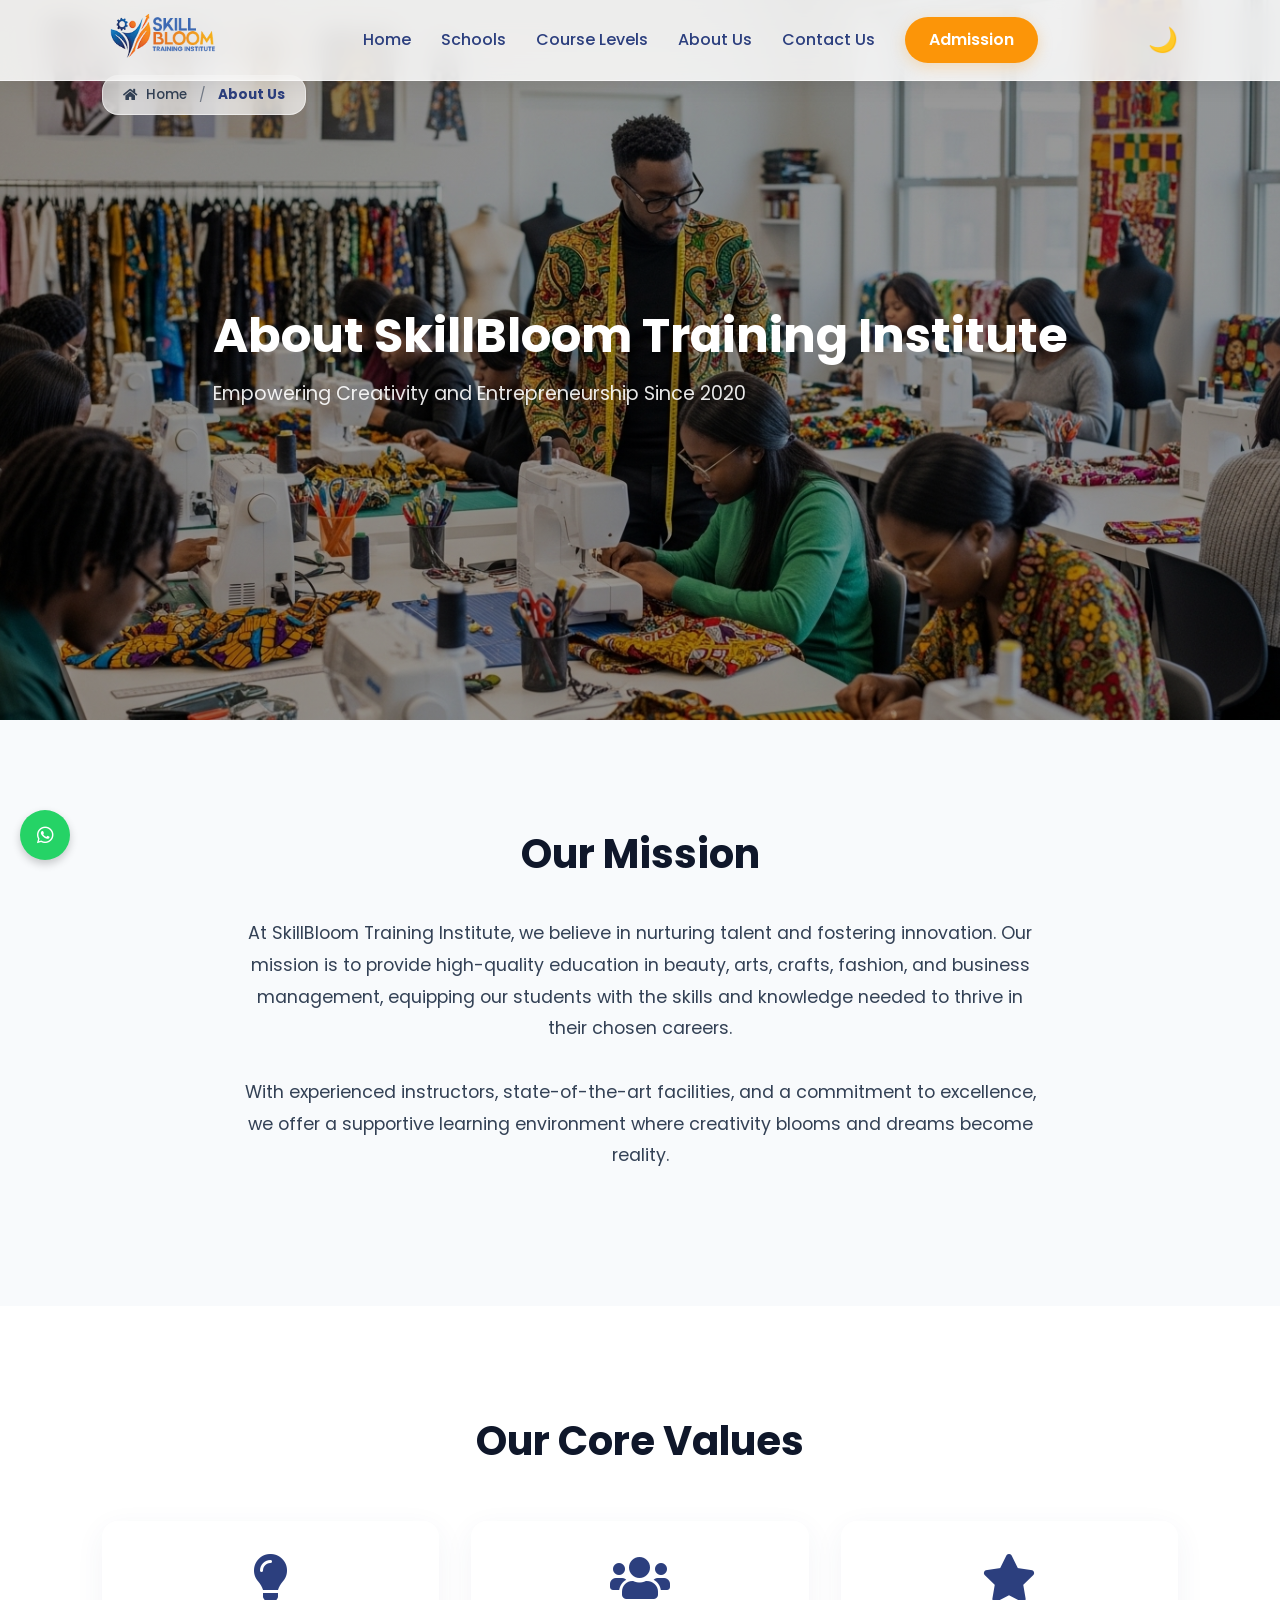
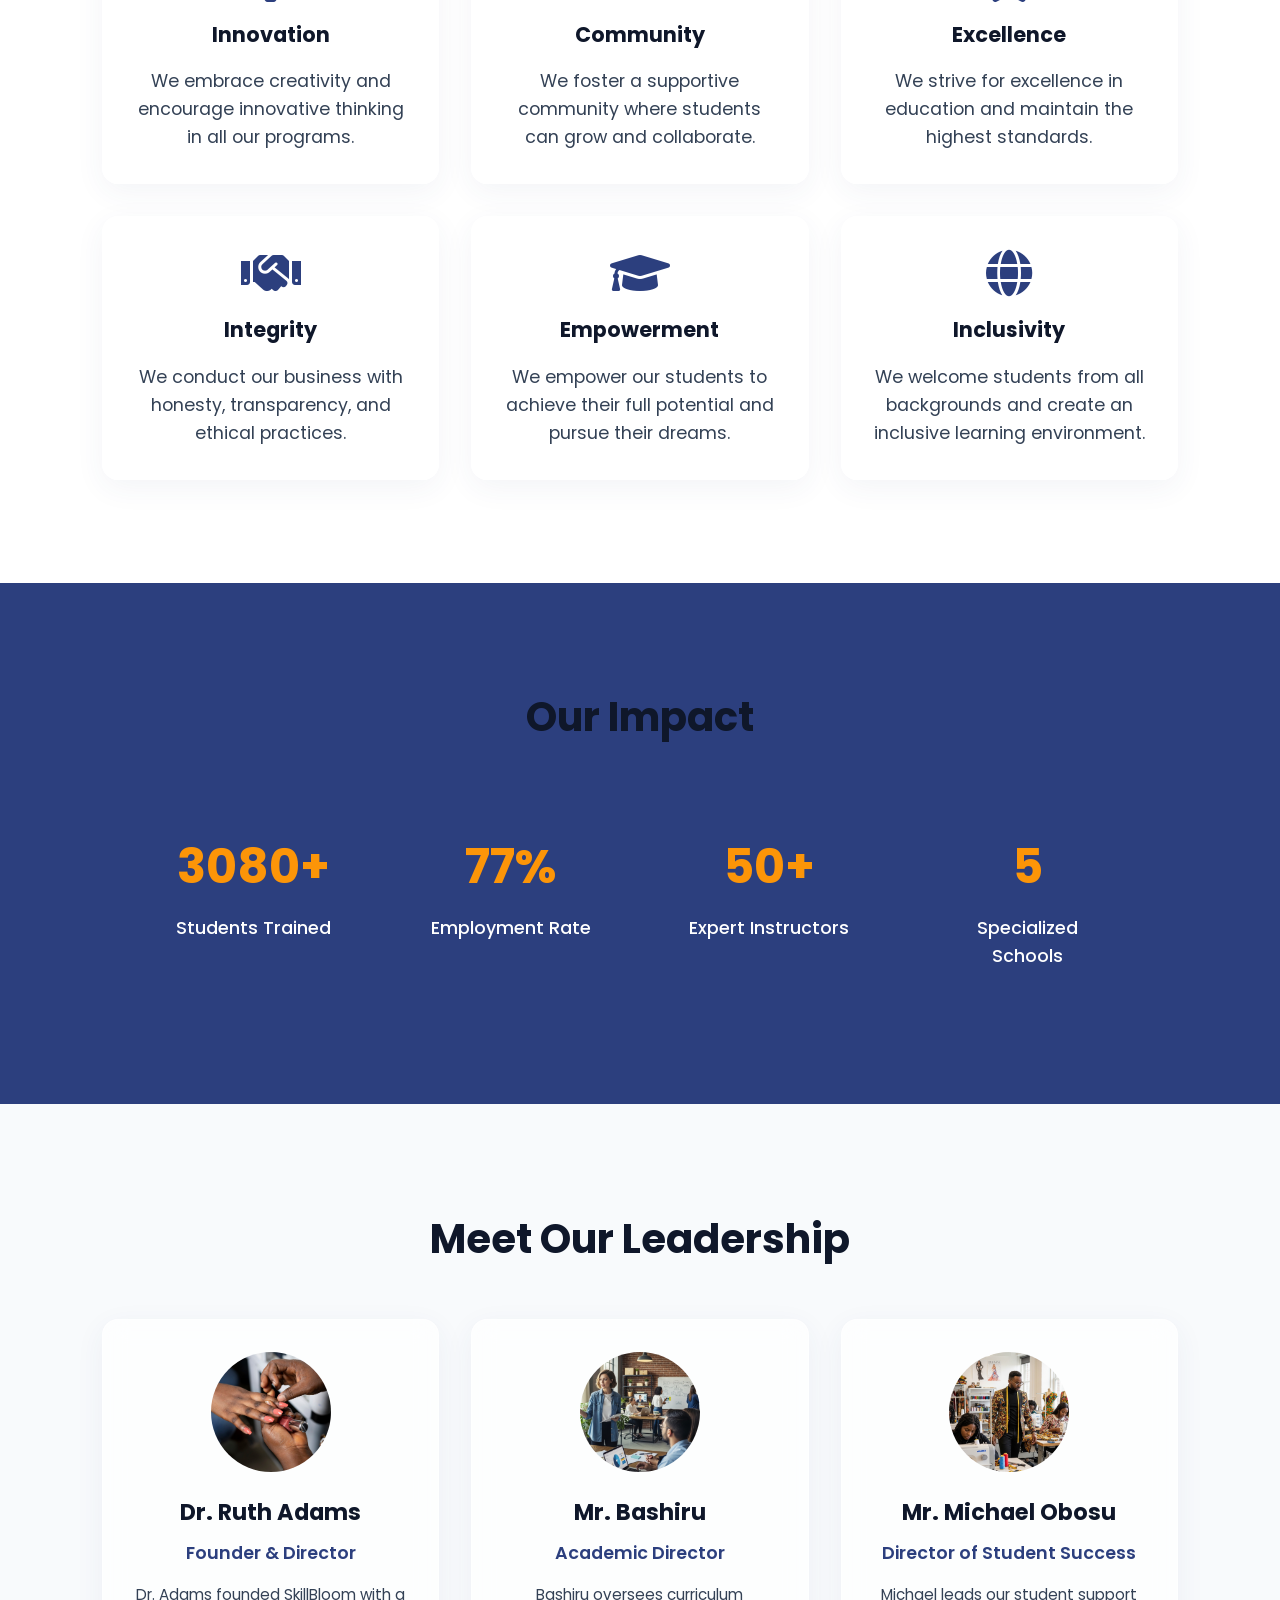
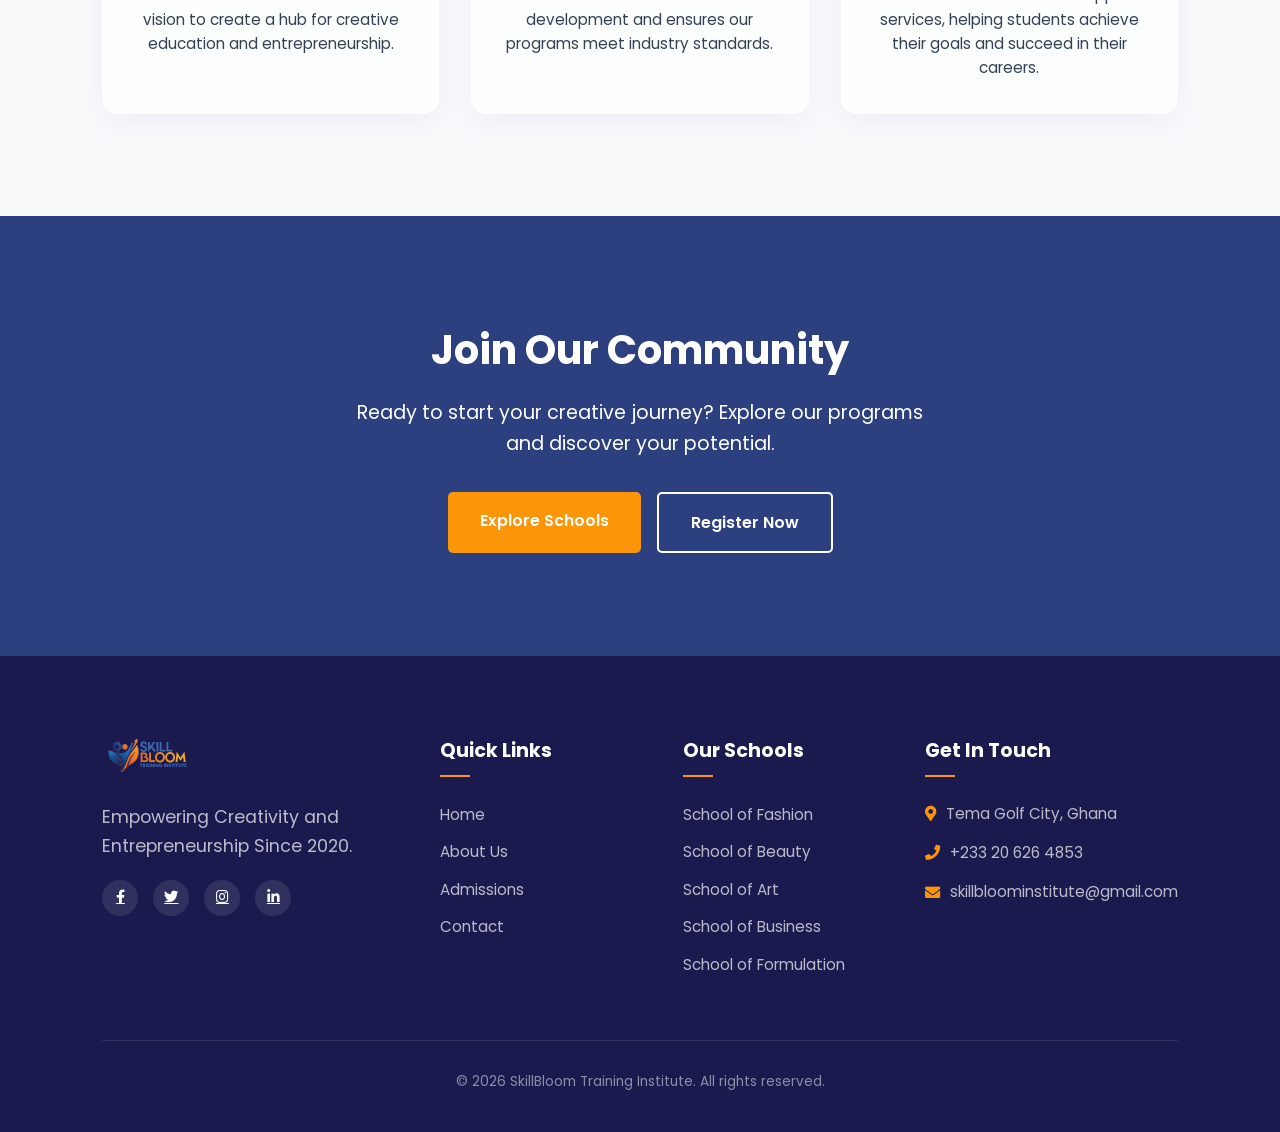
==== commit 623d614a: "Revert "Add premium preloader screen across all pages" This reverts commit 95615314e121049fff0e6b889" ====
--- a/about.html
+++ b/about.html
@@ -18,12 +18,6 @@
     <link rel="stylesheet" href="style.css" />
   </head>
   <body>
-    <!-- Preloader -->
-    <div id="preloader">
-      <div class="loader-logo">SkillBloom</div>
-      <div class="loader-bar"></div>
-    </div>
-
     <nav>
       <a href="index.html"><img src="img/Logo2.png" alt="" /></a>
       <div class="navigation">
--- a/style.css
+++ b/style.css
@@ -2299,67 +2299,3 @@
         font-size: 16px !important; /* Prevents iOS auto-zoom */
     }
 }
-
-/* ==============================================================
-   PREMIUM PRELOADER
-   ============================================================== */
-#preloader {
-    position: fixed;
-    top: 0;
-    left: 0;
-    width: 100%;
-    height: 100%;
-    background: var(--bg-color);
-    z-index: 9999;
-    display: flex;
-    flex-direction: column;
-    justify-content: center;
-    align-items: center;
-    transition: opacity 0.6s ease, visibility 0.6s ease;
-}
-
-#preloader.hide {
-    opacity: 0;
-    visibility: hidden;
-}
-
-.loader-logo {
-    font-size: 2.5rem;
-    font-weight: 800;
-    color: var(--primary-color);
-    margin-bottom: 20px;
-    letter-spacing: 2px;
-    animation: pulseLogo 1.5s infinite;
-}
-
-.loader-bar {
-    width: 200px;
-    height: 4px;
-    background: rgba(44, 63, 126, 0.2);
-    border-radius: 4px;
-    overflow: hidden;
-    position: relative;
-}
-
-.loader-bar::after {
-    content: '';
-    position: absolute;
-    top: 0;
-    left: -50%;
-    width: 50%;
-    height: 100%;
-    background: var(--secondary-color);
-    border-radius: 4px;
-    animation: loadingBar 1.5s infinite ease-in-out;
-}
-
-@keyframes pulseLogo {
-    0% { transform: scale(1); opacity: 0.8; }
-    50% { transform: scale(1.05); opacity: 1; }
-    100% { transform: scale(1); opacity: 0.8; }
-}
-
-@keyframes loadingBar {
-    0% { left: -50%; }
-    100% { left: 100%; }
-}
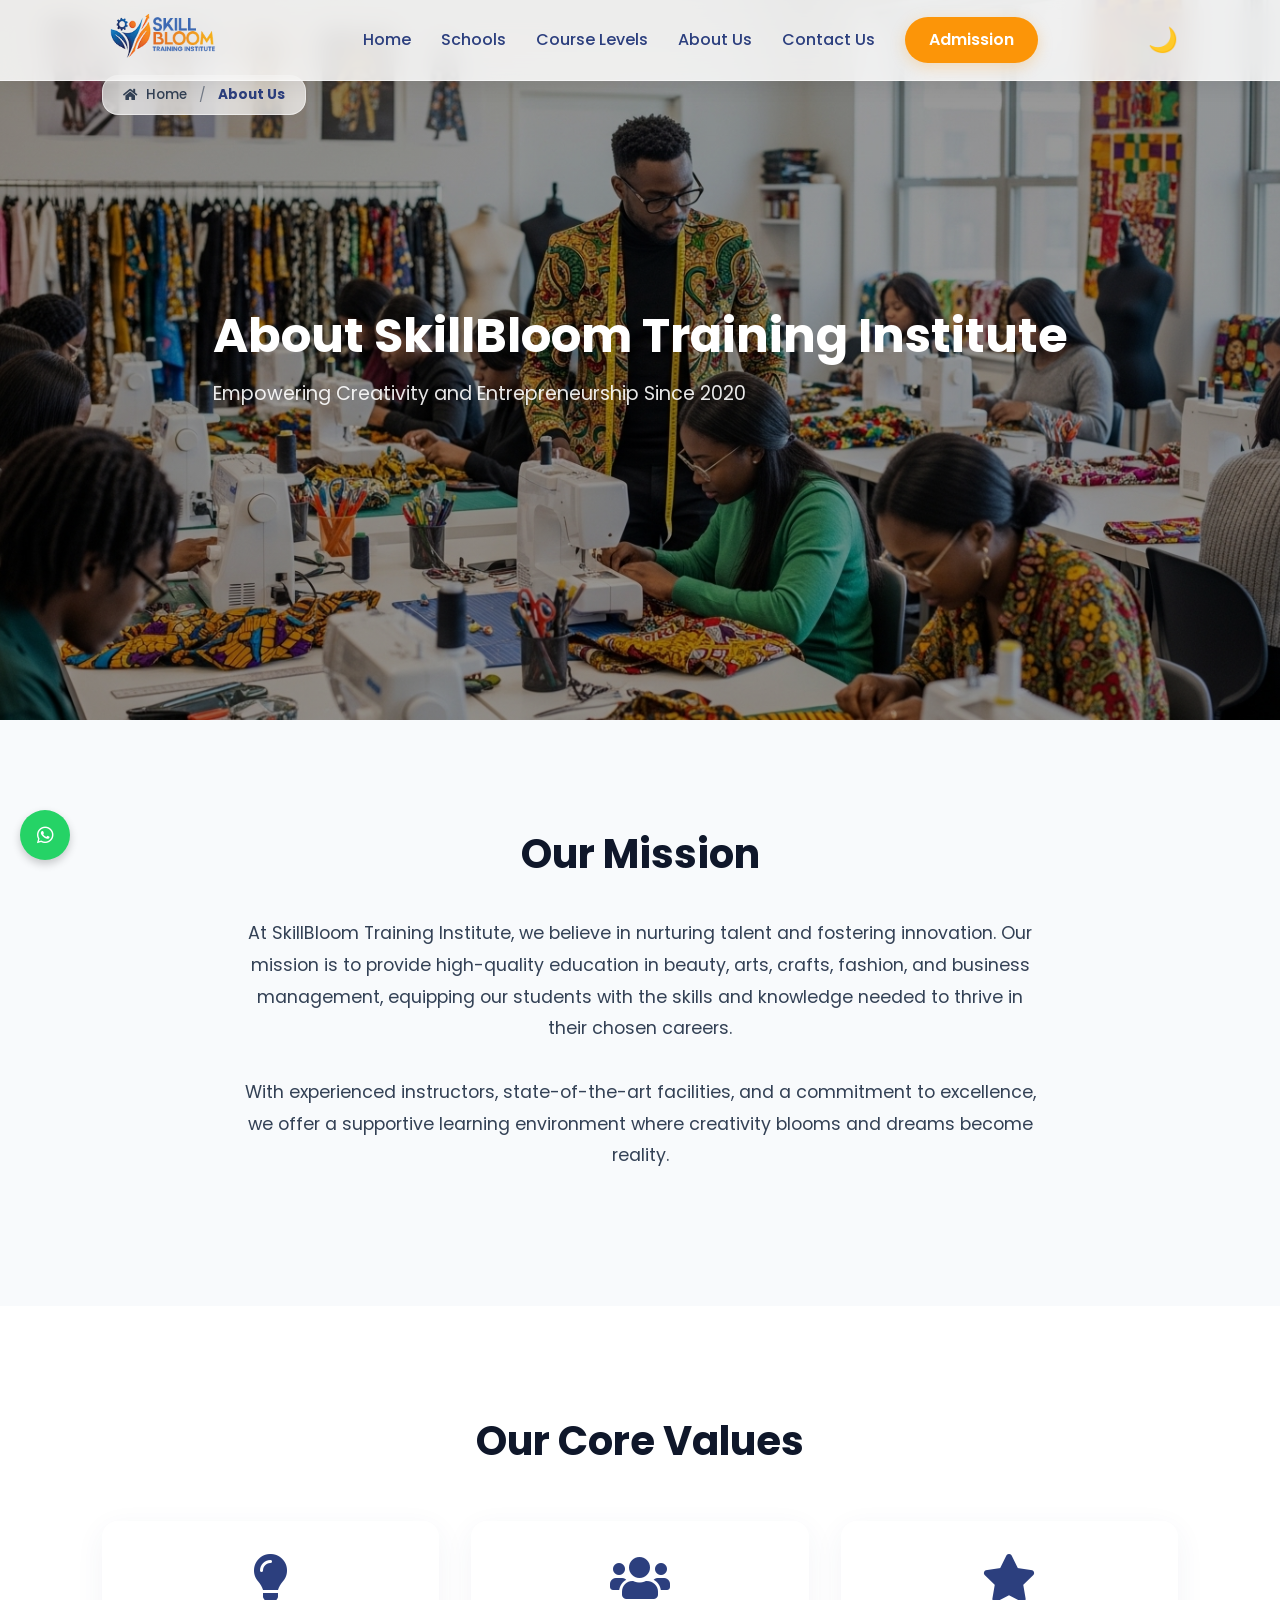
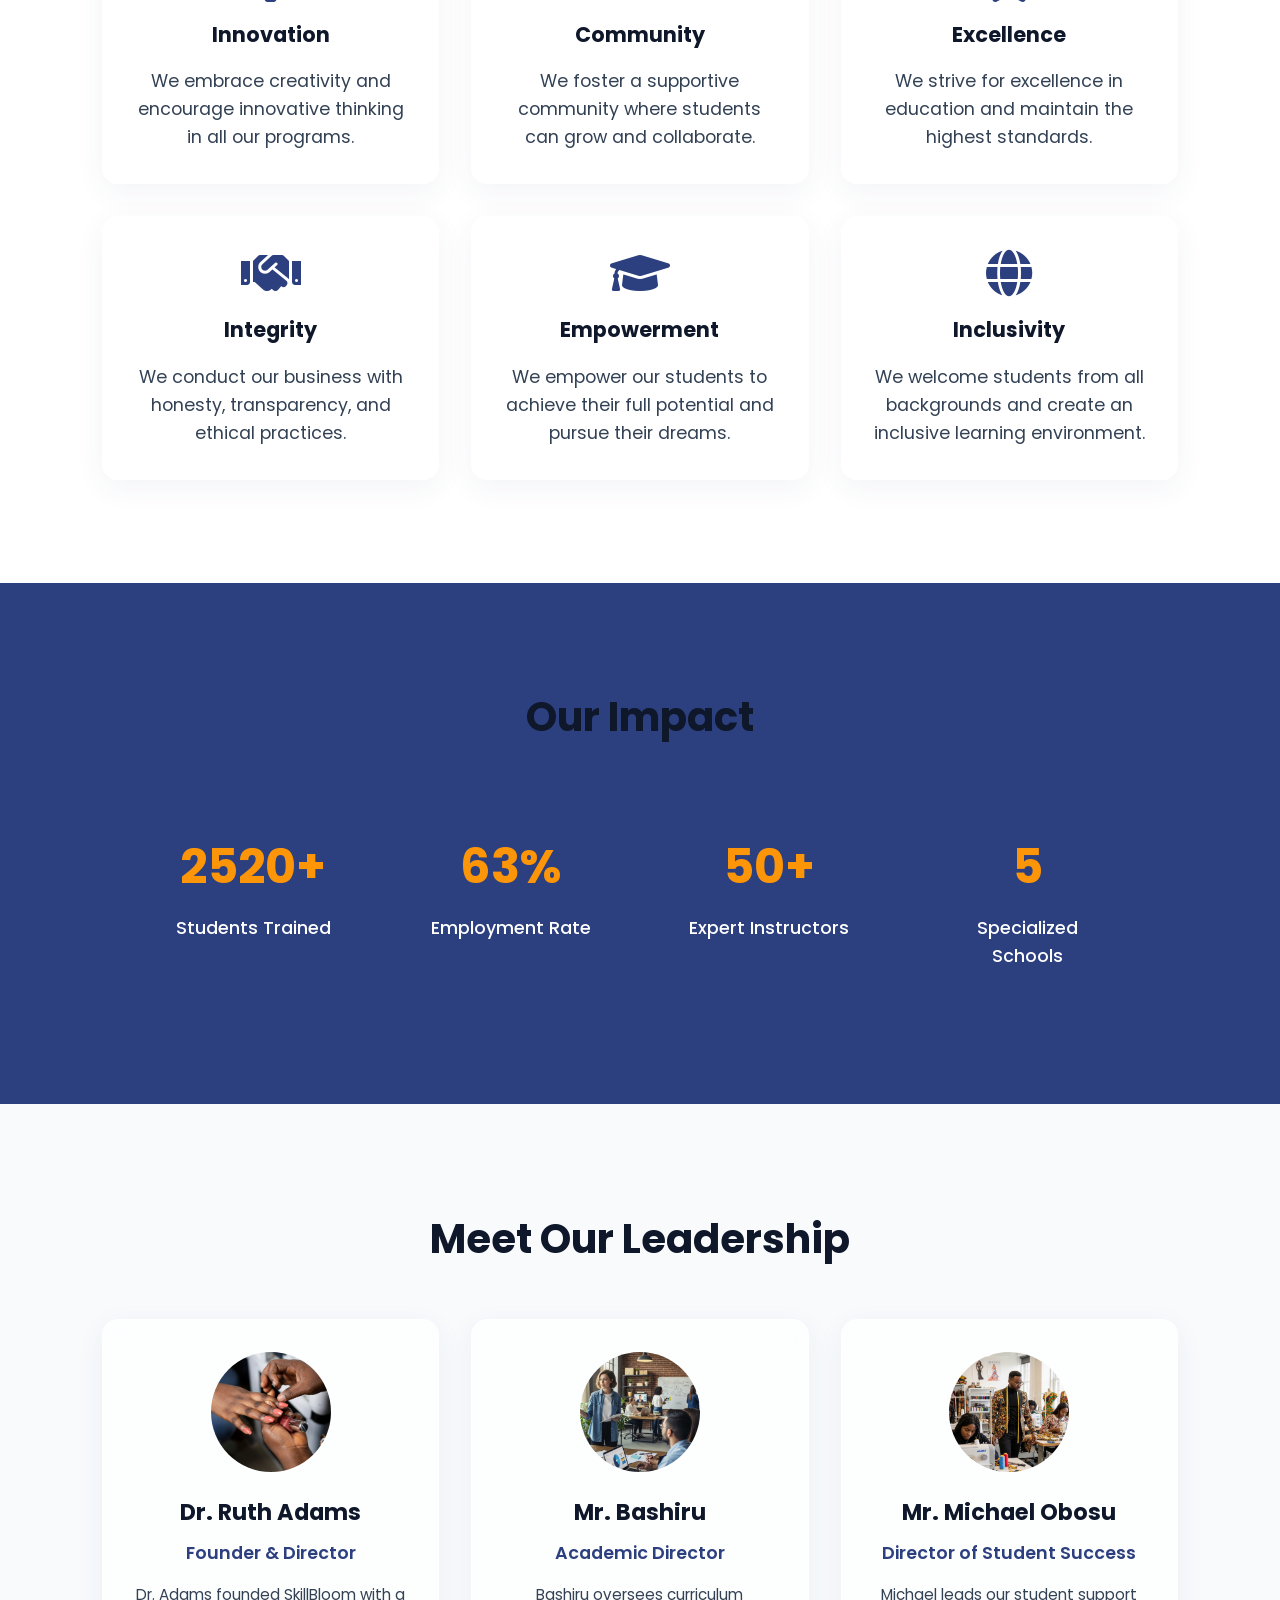
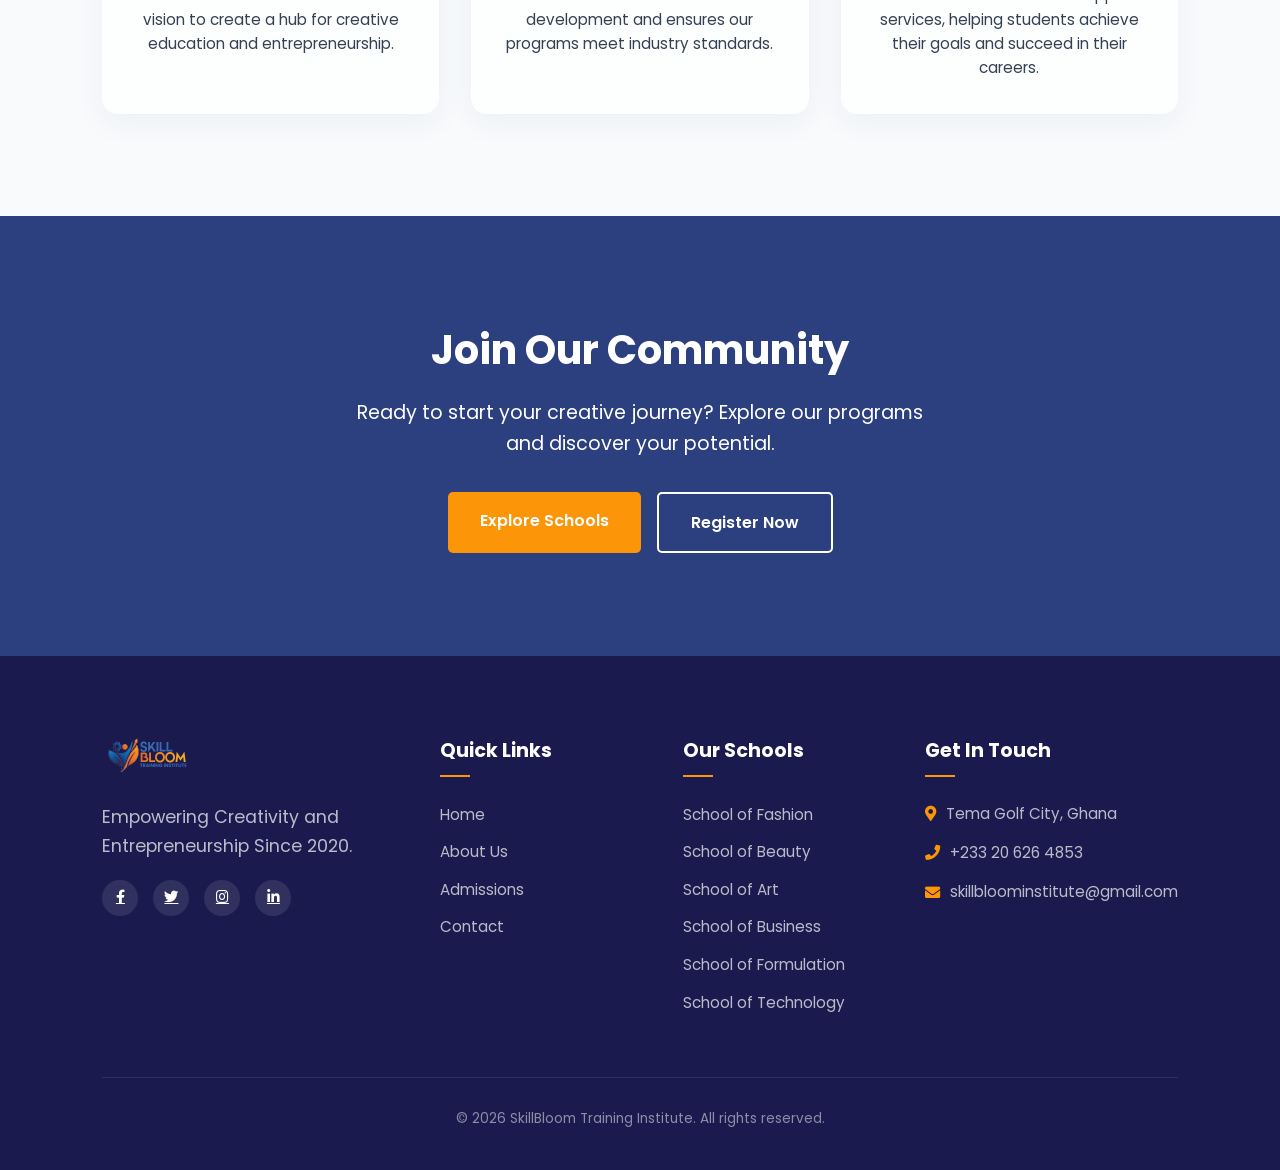
==== commit b7b4e267: "Add School of Technology and Computing" ====
--- a/about.html
+++ b/about.html
@@ -221,6 +221,7 @@
             <li><a href="art.html">School of Art</a></li>
             <li><a href="entrepreneurship.html">School of Business</a></li>
             <li><a href="formulation.html">School of Formulation</a></li>
+            <li><a href="technology.html">School of Technology</a></li>
           </ul>
         </div>
         <div class="footer-col">
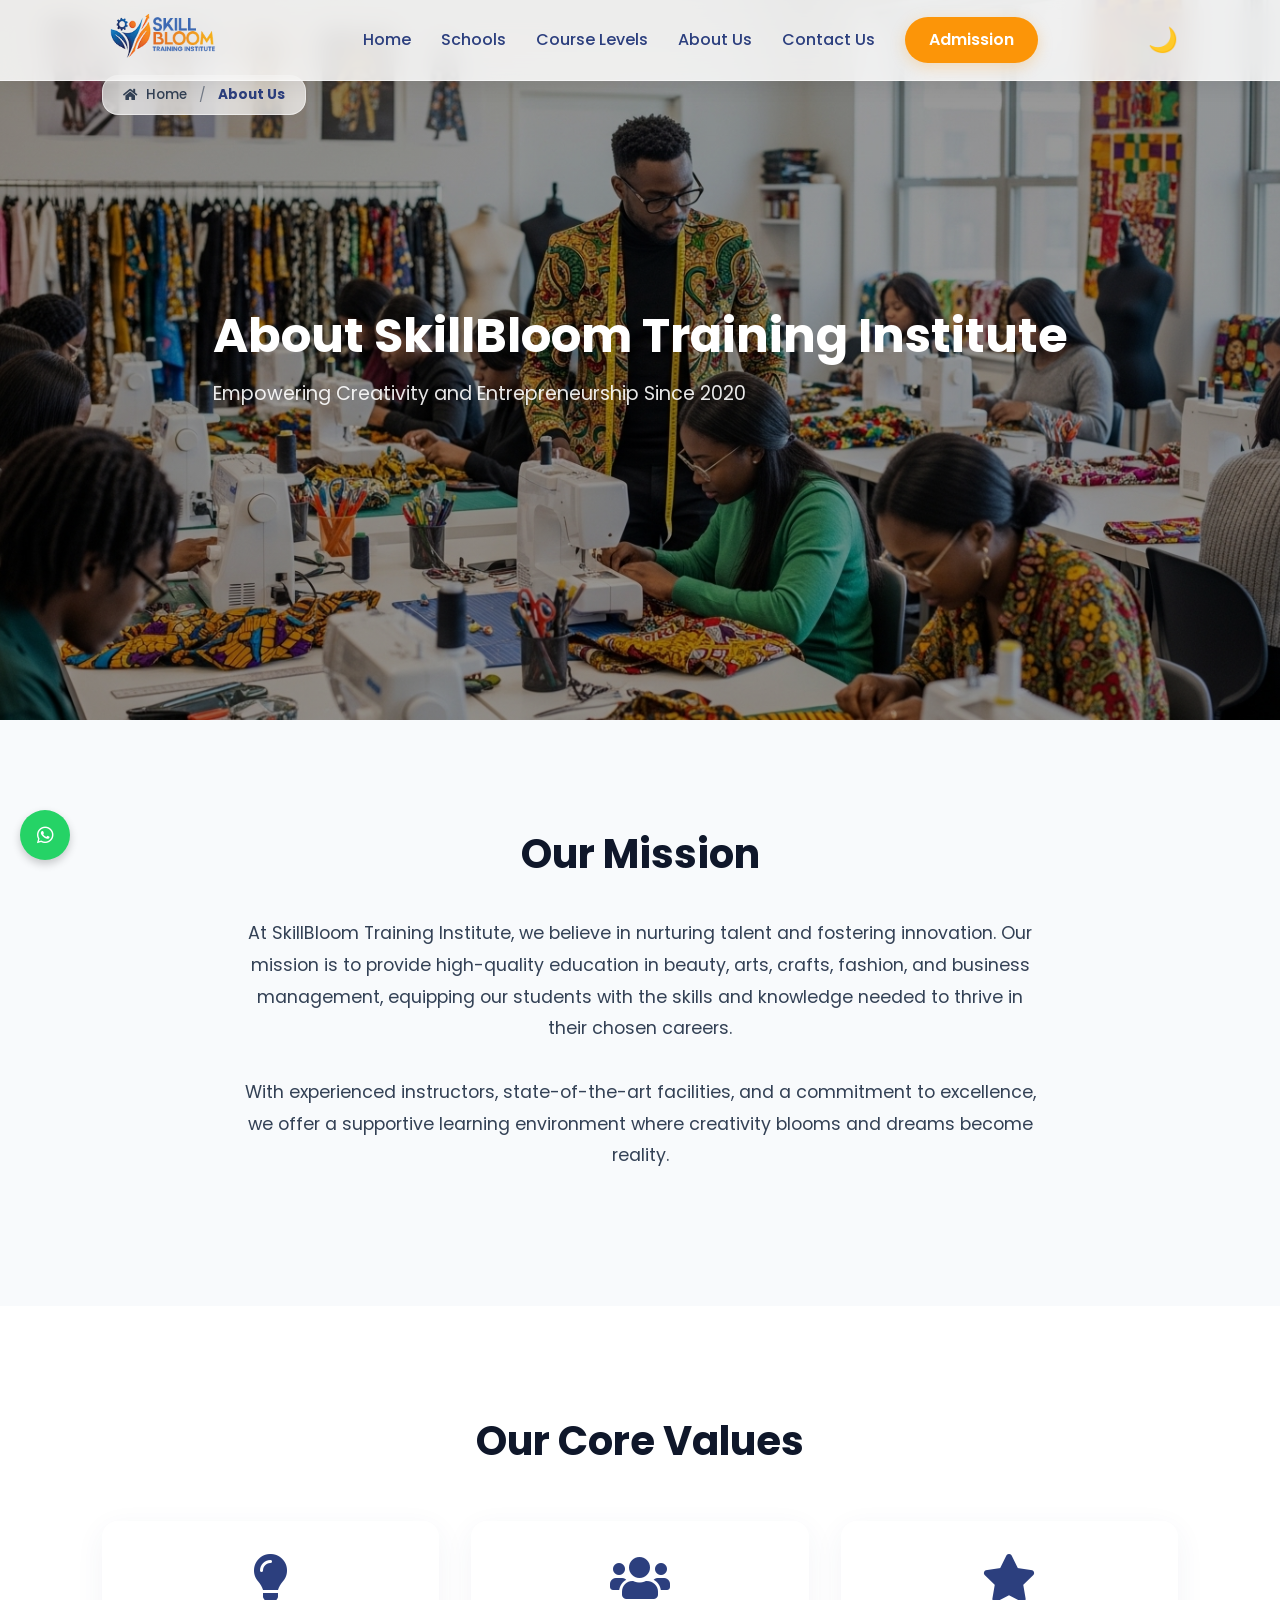
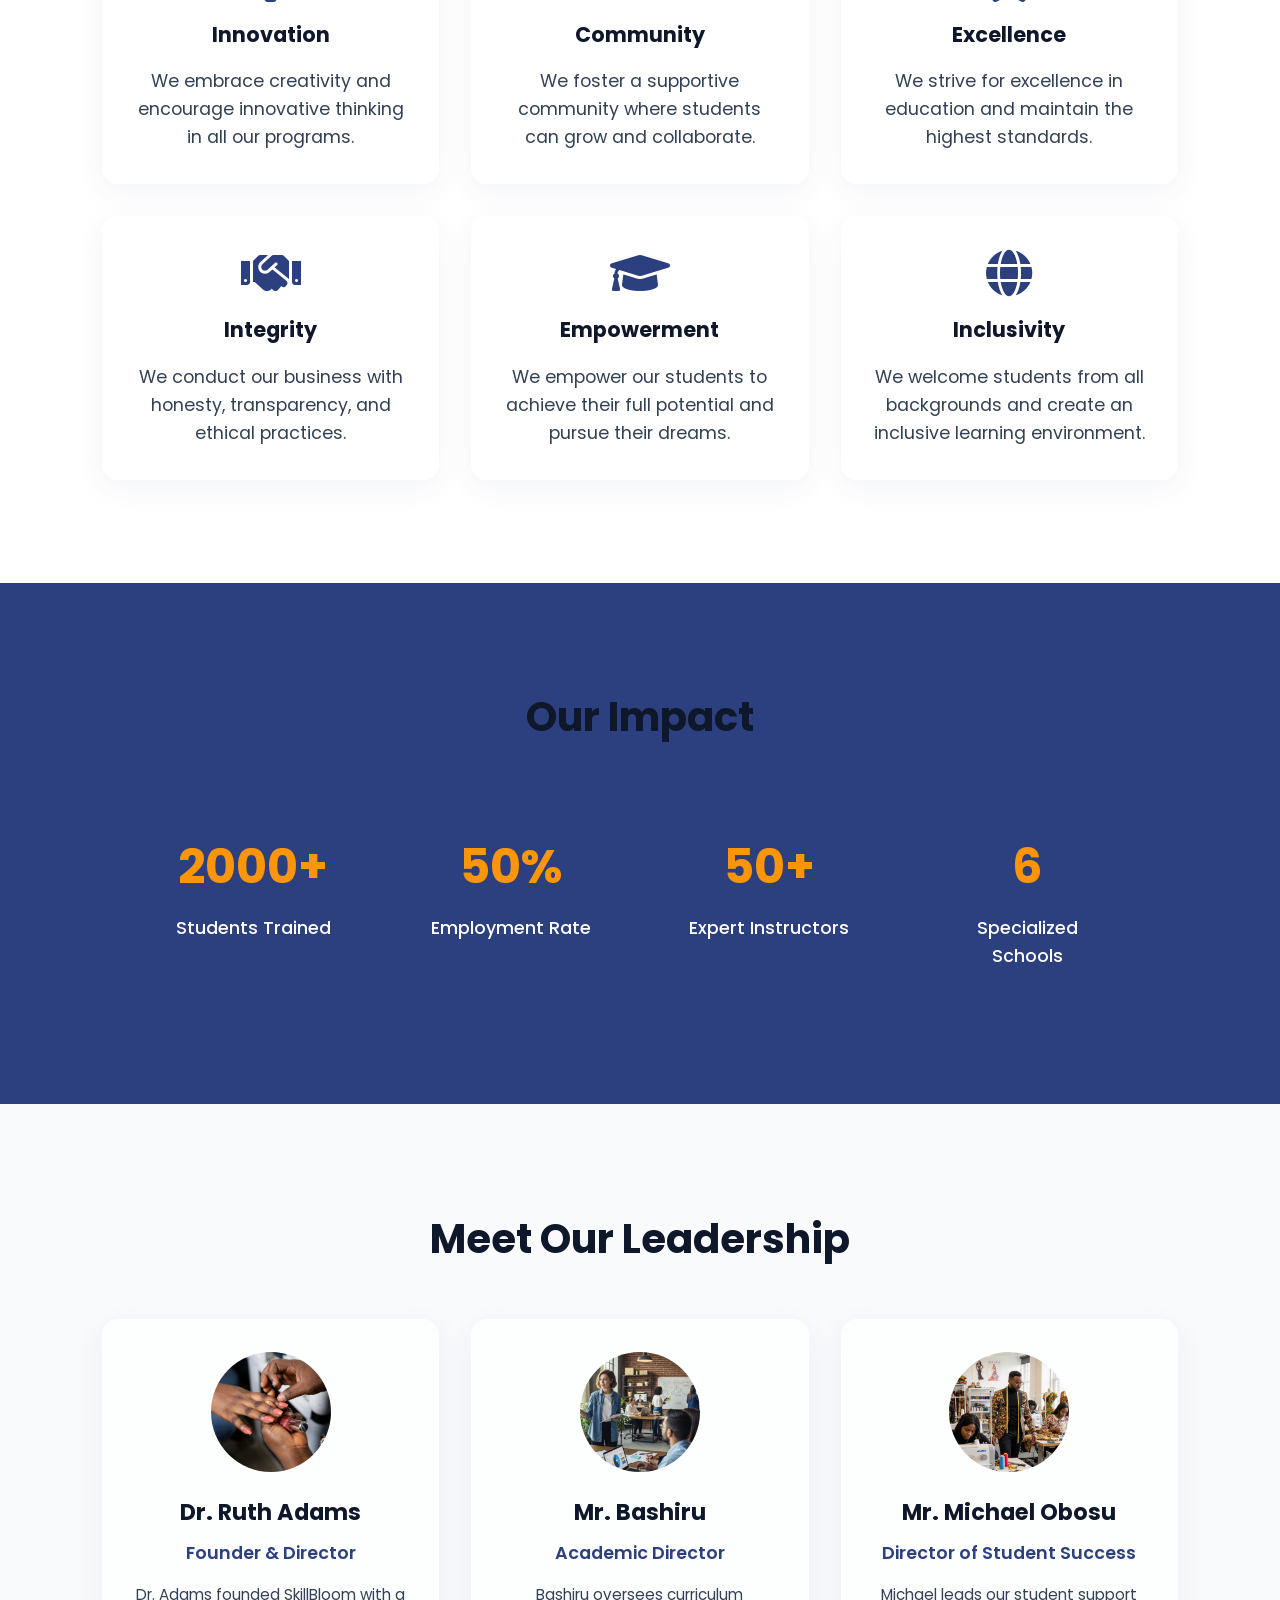
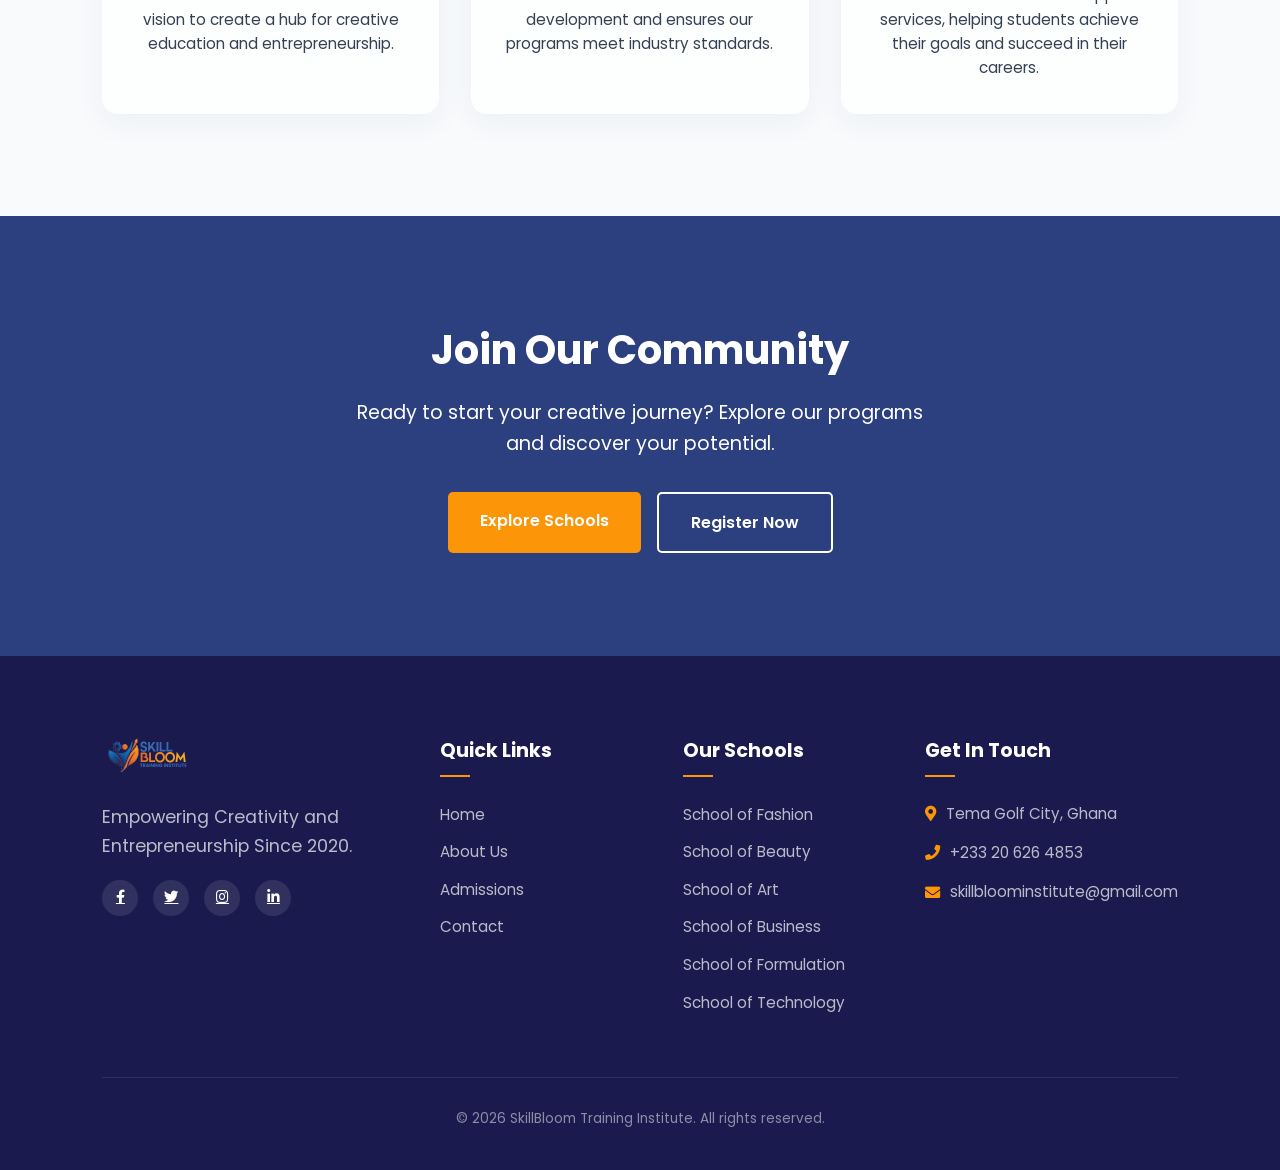
==== commit b0b2c157: "Enhance hero section with dynamic typing animation, flat layout, and updated footer school links" ====
--- a/about.html
+++ b/about.html
@@ -134,7 +134,7 @@
             <div class="stat-label">Expert Instructors</div>
           </div>
           <div class="stat-item">
-            <div class="stat-number">5</div>
+            <div class="stat-number">6</div>
             <div class="stat-label">Specialized Schools</div>
           </div>
         </div>
--- a/style.css
+++ b/style.css
@@ -341,10 +341,44 @@
 }
 
 #home h1 {
-    color: var(--white);
+    color: transparent;
+    background-image: linear-gradient(90deg, #ffffff, #fc9508, #ffffff);
+    background-size: 200% auto;
+    background-clip: text;
+    -webkit-background-clip: text;
     margin-bottom: 25px;
     letter-spacing: -1px;
-    animation: heroSlideUp 1s cubic-bezier(0.16, 1, 0.3, 1) 0.2s both;
+    animation: heroSlideUp 1s cubic-bezier(0.16, 1, 0.3, 1) 0.2s both, textShine 4s linear infinite;
+}
+
+#changing-text {
+    display: block;
+    margin: 10px auto 0 auto;
+    color: var(--white);
+    -webkit-text-fill-color: var(--white);
+    font-size: 1.2em;
+    border-right: 3px solid var(--white);
+    padding-right: 5px;
+    white-space: nowrap;
+    animation: blink 0.7s infinite;
+    min-height: 1.2em; /* Keeps the space even when text is empty */
+    width: fit-content;
+}
+
+/* Stability for the hero content */
+#home .hero-content h1 {
+    min-height: 3.5em; /* Adjusted to accommodate both lines comfortably */
+}
+
+@keyframes blink {
+    0%, 100% { border-color: transparent; }
+    50% { border-color: var(--white); }
+}
+
+@keyframes textShine {
+    to {
+        background-position: 200% center;
+    }
 }
 
 #home p {
@@ -403,18 +437,6 @@
 
 #home::after {
     border-radius: 0;
-}
-
-.why-choose-us::before {
-    content: '';
-    position: absolute;
-    top: -40px;
-    left: 0;
-    width: 100%;
-    height: 40px;
-    background: var(--bg-color);
-    clip-path: ellipse(55% 100% at 50% 100%);
-    z-index: 5;
 }
 
 /* Why Choose Us Section */
@@ -791,6 +813,13 @@
     width: 100%;
     border-radius: 10px;
     box-shadow: 0 10px 20px rgba(0, 0, 0, 0.1);
+    animation: floatImage 6s ease-in-out infinite;
+}
+
+@keyframes floatImage {
+    0% { transform: translateY(0); }
+    50% { transform: translateY(-15px); }
+    100% { transform: translateY(0); }
 }
 
 #registration{
@@ -1064,12 +1093,15 @@
 }
 
 .faq-container {
-    max-width: 800px;
+    max-width: 1200px;
     margin: 0 auto;
+    display: grid;
+    grid-template-columns: 1fr 1fr;
+    gap: 30px;
+    align-items: start;
 }
 
 .faq-item {
-    margin-bottom: 15px;
     border: 2px solid var(--glass-border);
     border-radius: 10px;
     overflow: hidden;
@@ -1168,6 +1200,11 @@
     #faq h1 {
         font-size: 2rem;
     }
+    
+    .faq-container {
+        grid-template-columns: 1fr;
+        gap: 20px;
+    }
 
     .faq-question {
         padding: 15px;
@@ -1180,6 +1217,27 @@
     .footer-container {
         grid-template-columns: 1fr 1fr;
         gap: 40px;
+    }
+
+    .footer-col {
+        text-align: center;
+    }
+
+    .footer-col h3::after {
+        left: 50%;
+        transform: translateX(-50%);
+    }
+
+    .footer .social-links {
+        justify-content: center;
+    }
+
+    .contact-info p {
+        justify-content: center;
+    }
+
+    .footer-col ul li a:hover {
+        padding-left: 0;
     }
 }
 
@@ -1215,6 +1273,10 @@
     grid-template-columns: 1.5fr 1fr 1fr 1.2fr;
     gap: 50px;
     margin-bottom: 50px;
+}
+
+.footer-col {
+    text-align: left;
 }
 
 .footer-col h3 {
@@ -1303,6 +1365,7 @@
     font-size: 0.95rem;
     display: flex;
     align-items: center;
+    justify-content: flex-start;
     gap: 10px;
 }
 
@@ -2267,6 +2330,9 @@
         flex-direction: column;
         text-align: center;
         gap: 40px;
+    }
+    
+    #registration {
         padding-top: 200px !important;
     }
     
